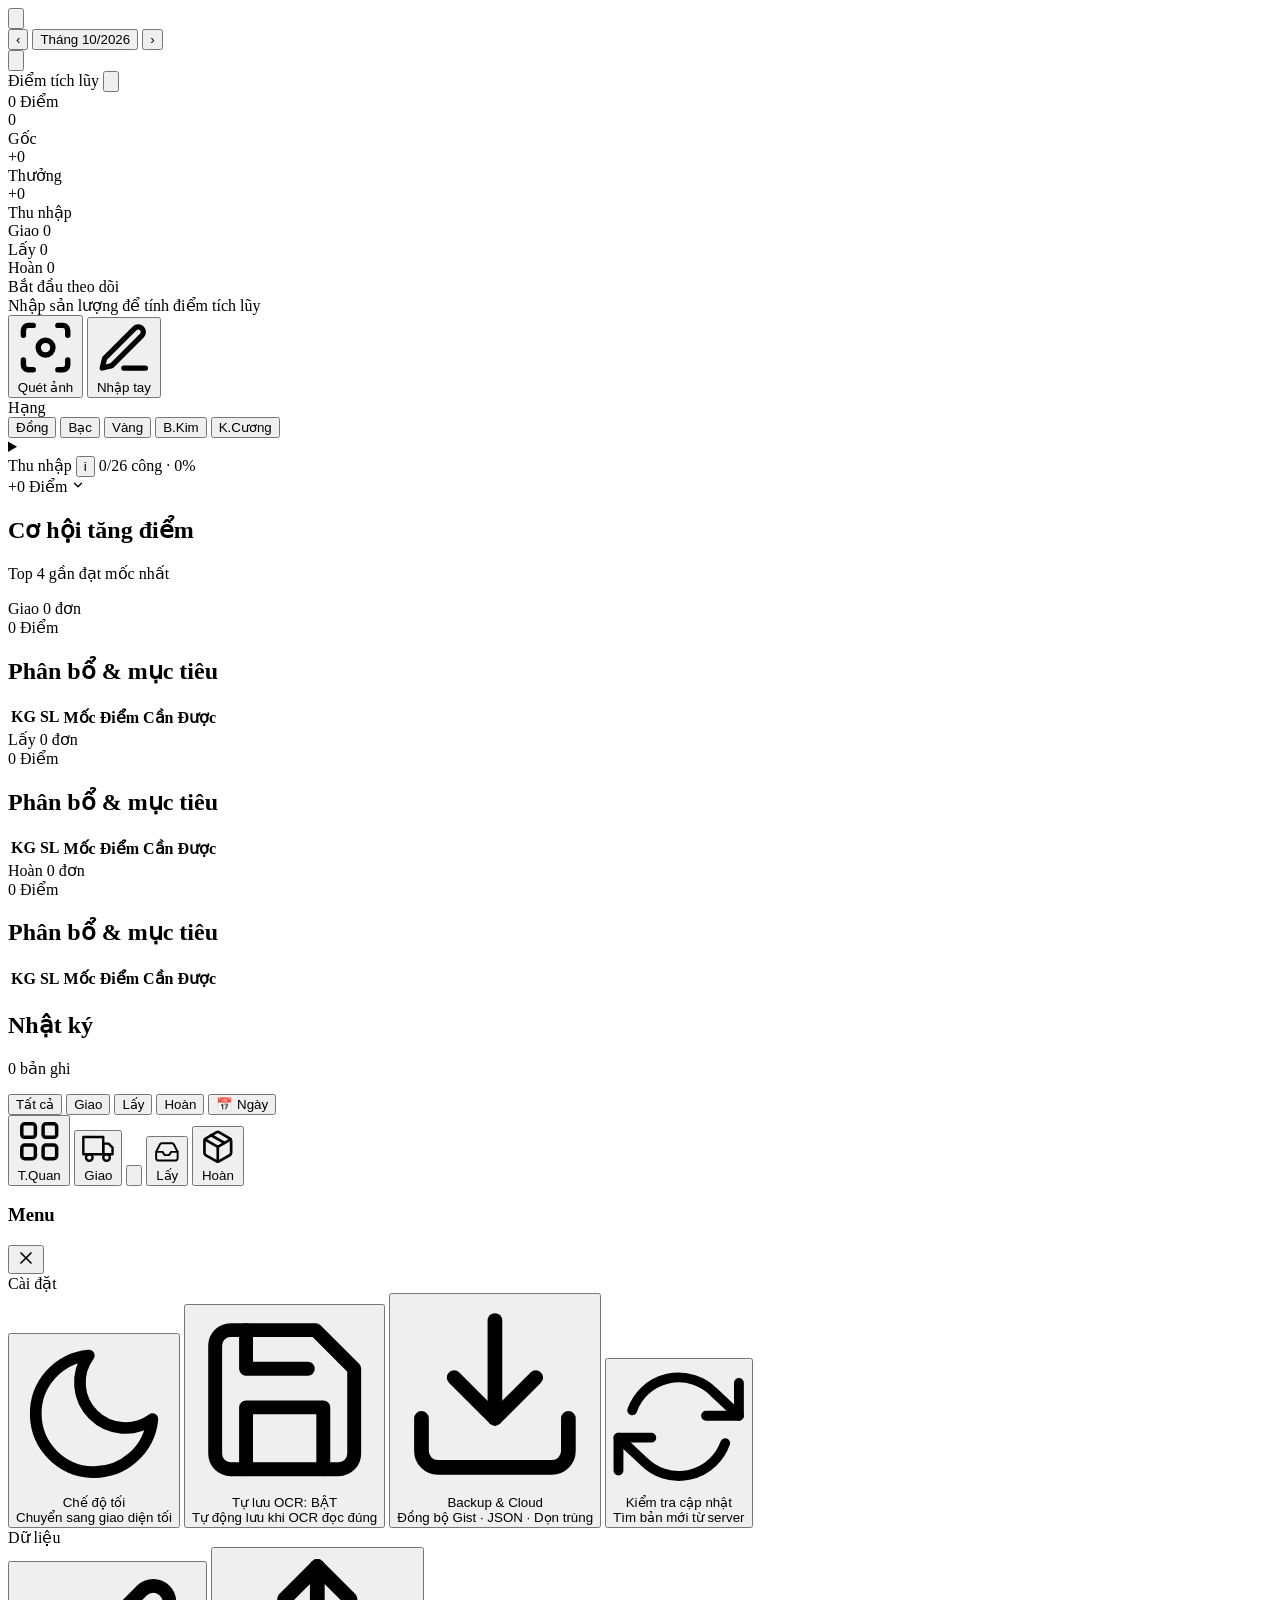
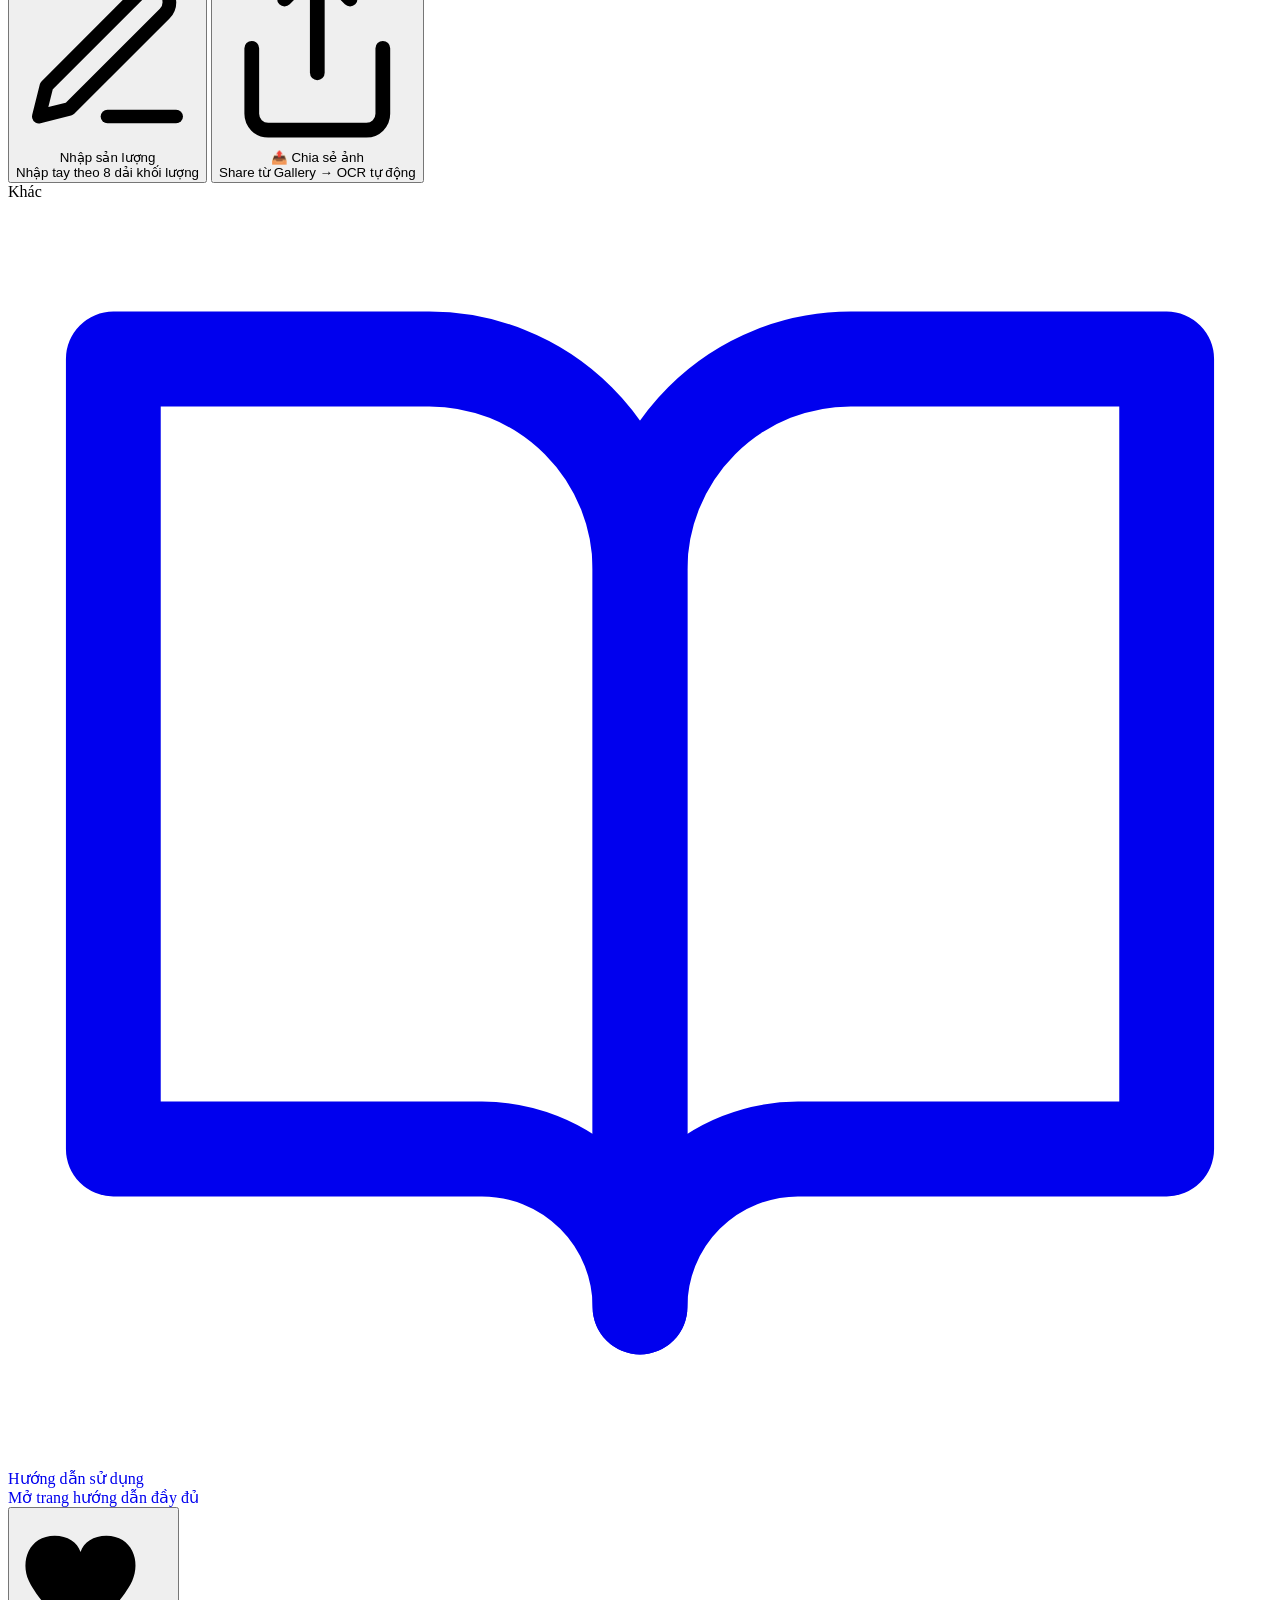
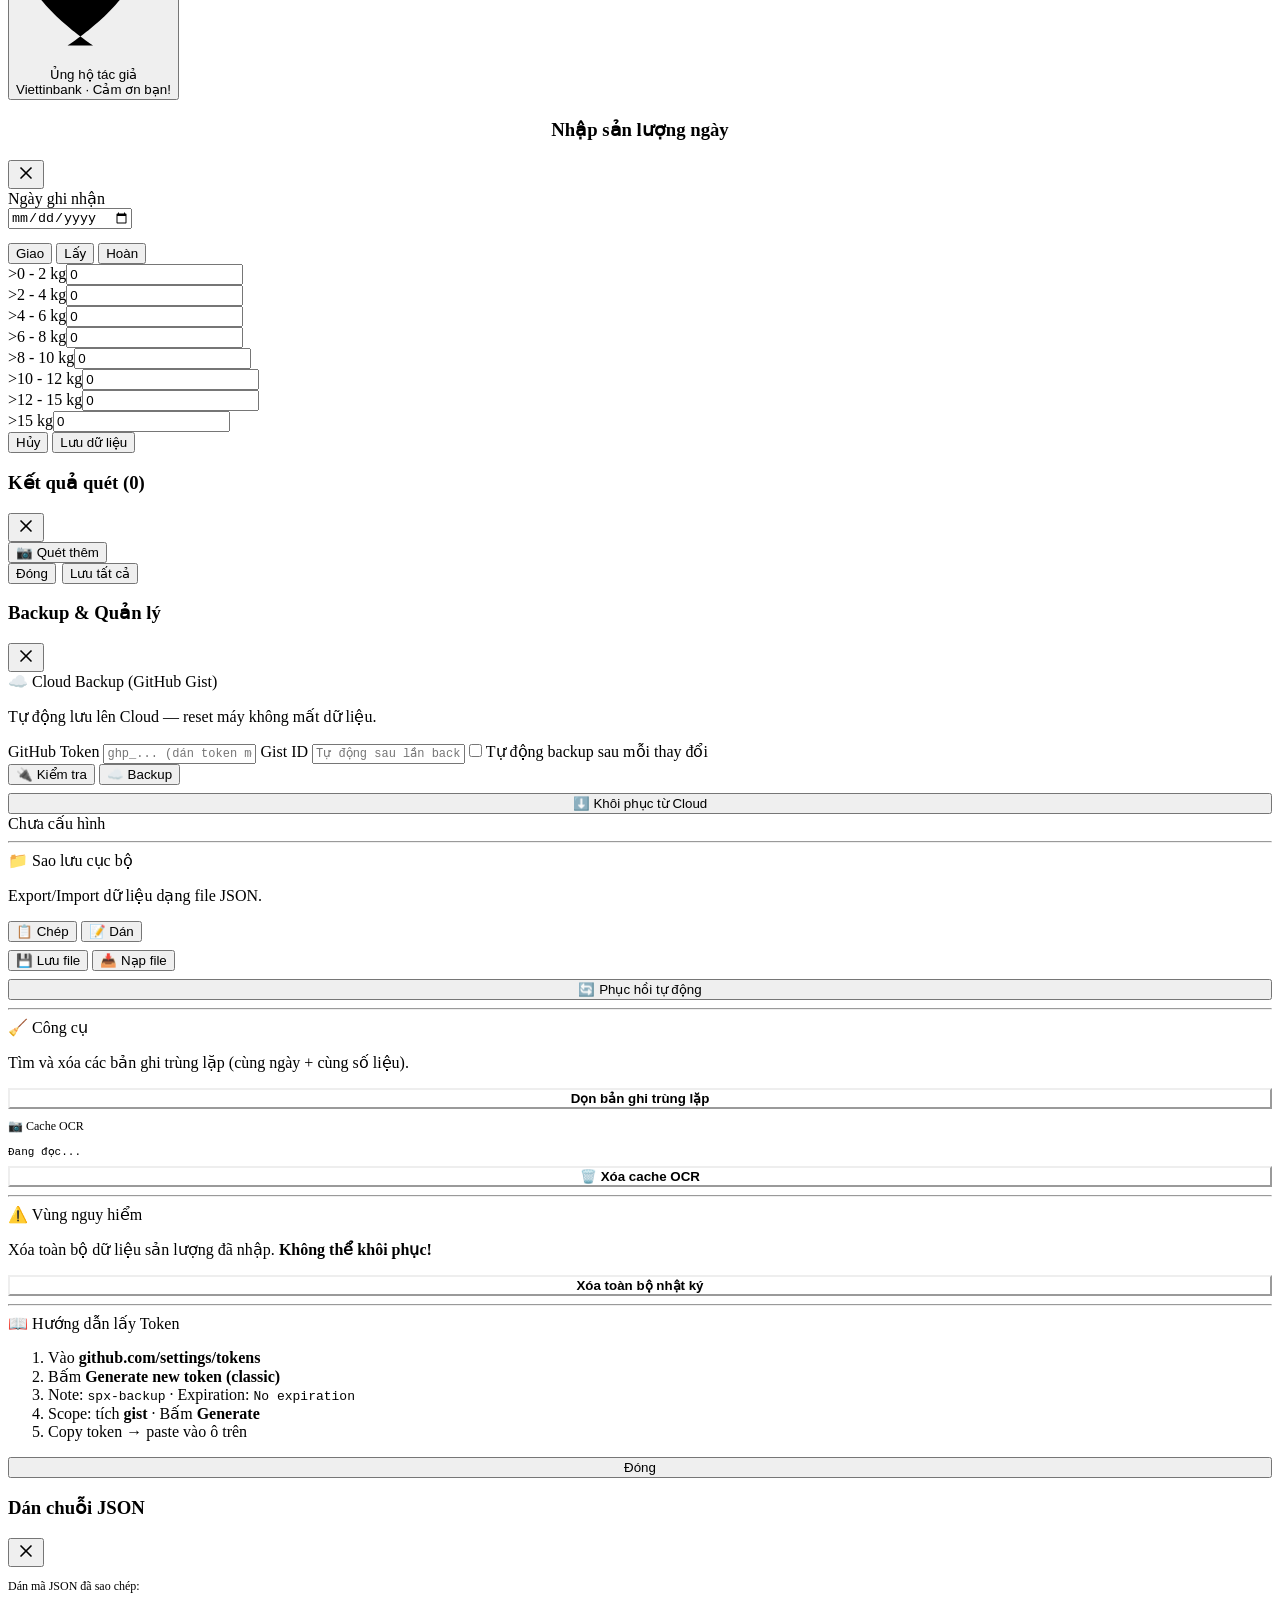
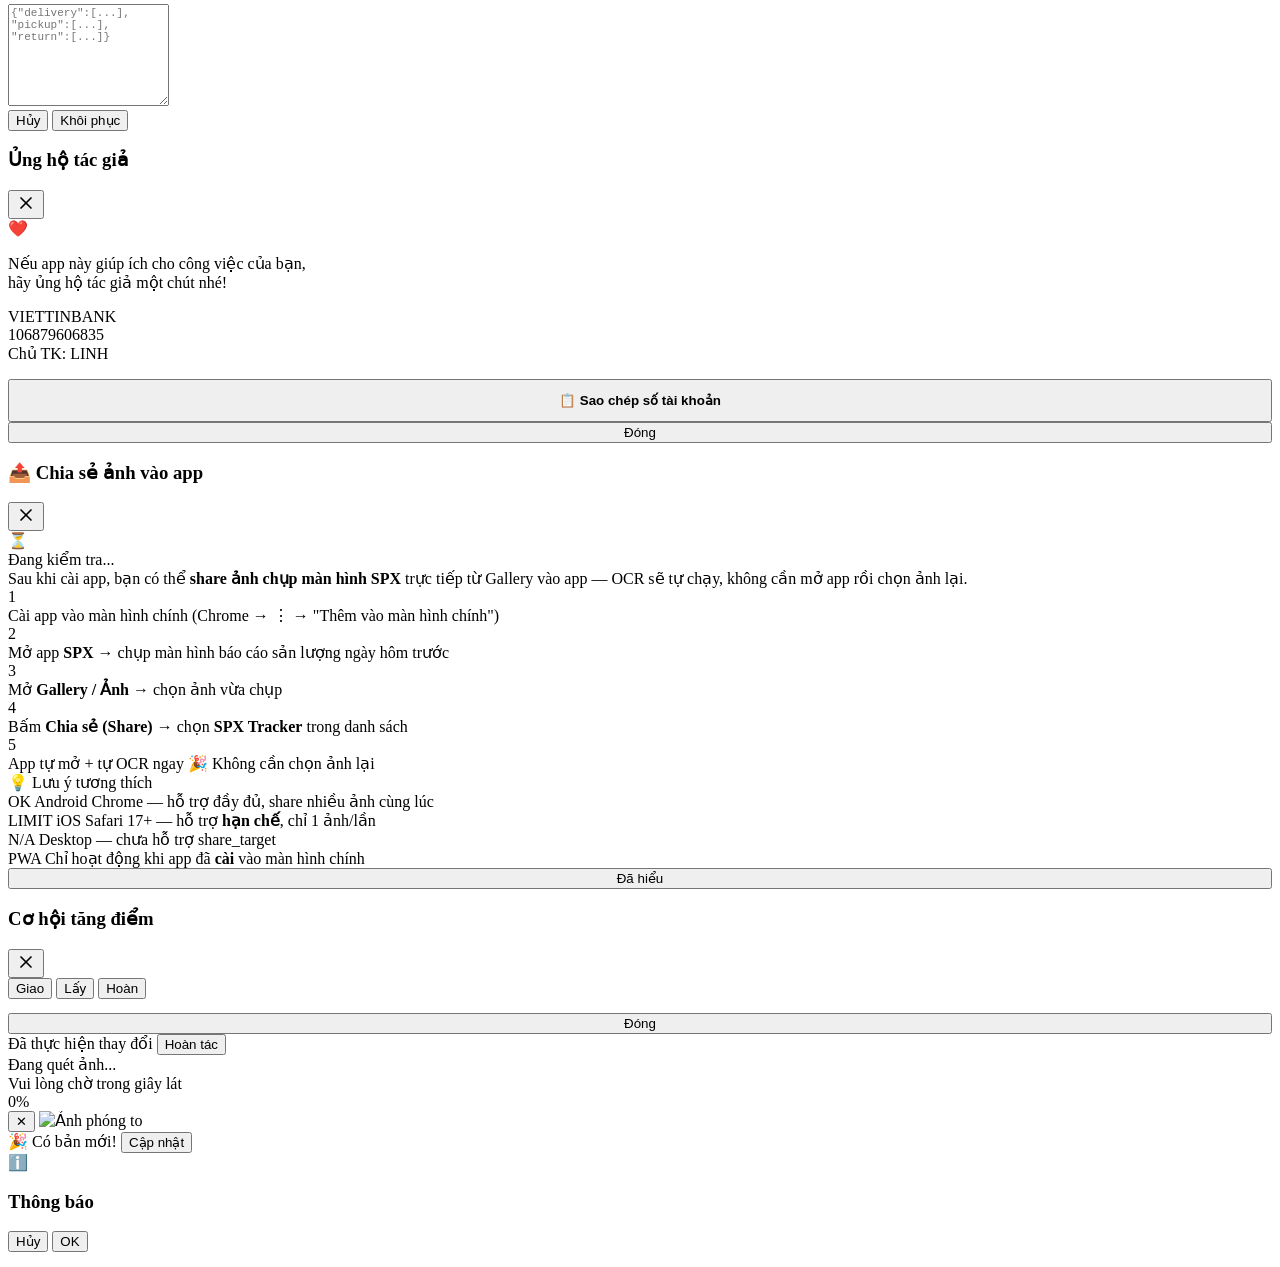
==== index.html @ ac8e7235 "Add files via upload" ====
<!DOCTYPE html>
<html lang="vi">
<head>
<meta charset="UTF-8">
<meta name="viewport" content="width=device-width, initial-scale=1.0, maximum-scale=5.0, viewport-fit=cover">
<meta name="apple-mobile-web-app-capable" content="yes">
<meta name="apple-mobile-web-app-status-bar-style" content="black-translucent">
<meta name="theme-color" content="#f8fafc">
<meta name="description" content="Theo dõi sản lượng giao/lấy/hoàn và tính điểm SPX">
<title>Theo Dõi Sản Lượng & Điểm SPX</title>
<link rel="manifest" href="./manifest.json">
<link rel="apple-touch-icon" href="[data-uri]">
<meta name="apple-mobile-web-app-title" content="SPX Tracker">
<link rel="stylesheet" href="./css/style.css">
</head>
<body>

<div class="header-wrapper">
  <div class="header-card">
    <div class="header-row">
      <button class="header-icon-btn" onclick="openMenuModal()" aria-label="Menu">
        <svg viewBox="0 0 24 24" fill="none" stroke="currentColor" stroke-width="2.2" stroke-linecap="round">
          <line x1="3" y1="6" x2="21" y2="6"/>
          <line x1="3" y1="12" x2="21" y2="12"/>
          <line x1="3" y1="18" x2="21" y2="18"/>
        </svg>
      </button>

      <div class="period-cluster">
        <button class="period-arrow-btn" id="periodPrev" onclick="periodPrev()" aria-label="Tháng trước">‹</button>
        <button class="period-label" id="periodLabel" onclick="openPeriodPicker()">Tháng 10/2026</button>
        <button class="period-arrow-btn" id="periodNext" onclick="periodNext()" aria-label="Tháng sau">›</button>
      </div>

      <button class="header-icon-btn" onclick="openHistoryTab()" aria-label="Nhật ký">
        <svg viewBox="0 0 24 24" fill="none" stroke="currentColor" stroke-width="2.2" stroke-linecap="round" stroke-linejoin="round">
          <polyline points="1 4 1 10 7 10"/>
          <path d="M3.51 15a9 9 0 1 0 2.13-9.36L1 10"/>
          <polyline points="12 7 12 12 15 15"/>
        </svg>
      </button>
    </div>
  </div>
  <input type="month" id="monthPickerInput" style="display:none" onchange="jumpToMonth(this.value)">
</div>

<div class="layout-shell">
  <div class="content-area">

    <div id="reminderBanner" class="reminder-banner" style="display:none">
      <div class="reminder-banner-head">
        <span class="reminder-banner-icon" id="reminderIcon">⚠️</span>
        <span class="reminder-banner-title" id="reminderTitle">Chưa quét sản lượng</span>
        <button class="reminder-banner-close" onclick="dismissReminderBanner()" aria-label="Đóng">✕</button>
      </div>
      <div class="reminder-banner-sub" id="reminderSub"></div>
      <div class="reminder-banner-actions">
        <button class="reminder-btn-secondary" id="reminderSecondaryBtn" onclick="openHistoryTab()" style="display:none">Xem chi tiết</button>
        <button class="reminder-btn-primary" onclick="openOcrPicker()">📷 Quét ngay</button>
      </div>
    </div>

    <div class="tab-panel active" id="tab-overview">
      <main class="app-container">

        <section class="hero" id="overviewHero">
          <div class="hero-top">
            <span class="hero-eyebrow">
              Điểm tích lũy
              <button type="button" class="hero-info-btn" onclick="toggleHeroMetrics()" aria-label="Chi tiết">
                <svg viewBox="0 0 24 24" fill="none" stroke="currentColor" stroke-width="2" stroke-linecap="round" stroke-linejoin="round">
                  <circle cx="12" cy="12" r="9"/>
                  <line x1="12" y1="8" x2="12" y2="12"/>
                  <line x1="12" y1="16" x2="12.01" y2="16"/>
                </svg>
              </button>
            </span>
            <span class="hero-context" id="heroContext"></span>
          </div>

          <div class="hero-data" id="heroData">
            <div class="hero-row-main">
              <div class="hero-value hero-value-tappable" id="overallTotalPoints" onclick="toggleHeroMetrics()" role="button" tabindex="0" aria-label="Xem chi tiết">
                0 <span class="hero-value-unit">Điểm</span>
              </div>
            </div>

            <div class="hero-metrics-wrap" id="heroMetricsWrap">
              <div class="hero-metrics" id="heroMetrics">
                <div class="hero-metric">
                  <div class="hero-metric-value" id="heroBase">0</div>
                  <div class="hero-metric-label">Gốc</div>
                </div>
                <div class="hero-metric">
                  <div class="hero-metric-value" id="heroBonus">+0</div>
                  <div class="hero-metric-label">Thưởng</div>
                </div>
                <div class="hero-metric">
                  <div class="hero-metric-value" id="heroIncome">+0</div>
                  <div class="hero-metric-label">Thu nhập</div>
                </div>
              </div>
            </div>

            <div class="hero-tiles" id="heroTiles">
              <div class="hero-tile hero-tile-giao">
                <span class="hero-tile-label">Giao</span>
                <span class="hero-tile-value" id="heroTileDel">0</span>
              </div>
              <div class="hero-tile hero-tile-lay">
                <span class="hero-tile-label">Lấy</span>
                <span class="hero-tile-value" id="heroTilePick">0</span>
              </div>
              <div class="hero-tile hero-tile-hoan">
                <span class="hero-tile-label">Hoàn</span>
                <span class="hero-tile-value" id="heroTileRet">0</span>
              </div>
            </div>
          </div>

          <div class="hero-empty" id="heroEmpty">
            <div class="hero-empty-title">Bắt đầu theo dõi</div>
            <div class="hero-empty-sub">Nhập sản lượng để tính điểm tích lũy</div>
            <div class="hero-empty-cta">
              <button type="button" class="btn-cta-ocr" onclick="openOcrPicker()">
                <svg viewBox="0 0 24 24" fill="none" stroke="currentColor" stroke-width="2.2" stroke-linecap="round" stroke-linejoin="round">
                  <path d="M3 7V5a2 2 0 0 1 2-2h2"/>
                  <path d="M17 3h2a2 2 0 0 1 2 2v2"/>
                  <path d="M21 17v2a2 2 0 0 1-2 2h-2"/>
                  <path d="M7 21H5a2 2 0 0 1-2-2v-2"/>
                  <circle cx="12" cy="12" r="3"/>
                </svg>
                <span>Quét ảnh</span>
              </button>
              <button type="button" class="btn-cta-manual" onclick="openAddModal()">
                <svg viewBox="0 0 24 24" fill="none" stroke="currentColor" stroke-width="2.2" stroke-linecap="round" stroke-linejoin="round">
                  <path d="M12 20h9"/>
                  <path d="M16.5 3.5a2.121 2.121 0 0 1 3 3L7 19l-4 1 1-4L16.5 3.5z"/>
                </svg>
                <span>Nhập tay</span>
              </button>
            </div>
          </div>
        </section>

        <section class="card card-rank">
          <div class="rank-inline-row">
            <span class="rank-inline-label">Hạng</span>
            <div class="rank-pill-group rank-pill-group-inline">
              <button class="rank-pill" data-rank="dong"      onclick="setRankTier('dong', 0.10, this)">Đồng</button>
              <button class="rank-pill" data-rank="bac"       onclick="setRankTier('bac', 0.15, this)">Bạc</button>
              <button class="rank-pill" data-rank="vang"      onclick="setRankTier('vang', 0.20, this)">Vàng</button>
              <button class="rank-pill" data-rank="bach_kim"  onclick="setRankTier('bach_kim', 0.22, this)">B.Kim</button>
              <button class="rank-pill" data-rank="kim_cuong" onclick="setRankTier('kim_cuong', 0.26, this)">K.Cương</button>
            </div>
          </div>
        </section>

        <details class="card income-section" id="incomeDetails">
          <summary class="income-summary">
            <div class="income-summary-row">
              <div class="income-summary-left">
                <span class="income-summary-title">
                  Thu nhập
                  <button class="info-icon" type="button"
                          onclick="event.preventDefault(); event.stopPropagation(); showIncomeInfo()"
                          aria-label="Trợ giúp">i</button>
                </span>
                <span class="income-summary-days" id="incomeDayCount">0/26 công · 0%</span>
              </div>
              <div class="income-summary-right">
                <span class="income-summary-value" id="incomeTotalDisplay">+0 Điểm</span>
                <span class="income-chevron">
                  <svg width="14" height="14" viewBox="0 0 24 24" fill="none" stroke="currentColor" stroke-width="2.4" stroke-linecap="round" stroke-linejoin="round">
                    <polyline points="6 9 12 15 18 9"/>
                  </svg>
                </span>
              </div>
            </div>
            <div class="income-progress">
              <div class="income-progress-fill" id="incomeProgressFill"></div>
            </div>
          </summary>

          <div class="income-content">
            <div class="salary-month-hint" id="salaryMonthHint">📅 Áp dụng cho: Tháng 10/2026</div>

            <div class="income-row income-row-region">
              <span class="income-row-label">Khu vực tính công</span>
              <div class="region-pill-group">
                <button type="button" class="region-pill" data-region="mien" onclick="changeRegion('mien', this)">
                  <span>MIỀN TRUNG</span>
                </button>
                <button type="button" class="region-pill" data-region="hcm_hn" onclick="changeRegion('hcm_hn', this)">
                  <span>TP.HCM · HN</span>
                </button>
              </div>
            </div>
            <div class="income-row">
              <span class="income-row-label">LCB</span>
              <div class="income-row-input">
                <input type="number" inputmode="decimal" step="0.1" id="salaryBaseInput" value="0" min="0" oninput="saveSalaryConfig()" onchange="saveSalaryConfig()">
                <span class="income-unit">Điểm</span>
              </div>
            </div>
            <div class="income-row">
              <span class="income-row-label">KC Bưu cục</span>
              <div class="income-row-input">
                <input type="number" inputmode="decimal" step="0.1" id="manualBuuCucInput" value="0" min="0" oninput="saveManualPoints()" onchange="saveManualPoints()">
                <span class="income-unit">Điểm</span>
              </div>
            </div>
            <div class="income-row">
              <span class="income-row-label">KC Tài xế</span>
              <div class="income-row-input">
                <input type="number" inputmode="decimal" step="0.1" id="manualTaiXeInput" value="0" min="0" oninput="saveManualPoints()" onchange="saveManualPoints()">
                <span class="income-unit">Điểm</span>
              </div>
            </div>

            <div class="taixe-condition-banner" id="taixeConditionBanner" style="display:none">
              <div class="taixe-banner-head">
                <span class="taixe-banner-icon" id="taixeBannerIcon">⚠️</span>
                <span class="taixe-banner-title" id="taixeBannerTitle">Chưa đủ điều kiện cộng Tài xế</span>
              </div>
              <div class="taixe-banner-progress-text" id="taixeProgressText">
                Đơn Giao: 388/1,500
              </div>
              <div class="taixe-banner-progress-bar">
                <div class="taixe-banner-progress-fill" id="taixeProgressFill"></div>
              </div>
              <div class="taixe-banner-sub" id="taixeBannerSub">Còn thiếu 1,112 đơn</div>
            </div>

            <div class="income-summary-box">
              <div class="income-summary-line">
                <span>Lương 1 công</span>
                <span id="incomePerDayText">0 Điểm/công</span>
              </div>
              <div class="income-summary-line total">
                <span>Đã tích lũy</span>
                <b id="incomeTotalDisplayInner">+0 Điểm</b>
              </div>
            </div>
            <button class="btn btn-primary income-save-btn" onclick="forceSaveConfig()">Lưu cấu hình tháng này</button>
          </div>
        </details>

        <section class="card" id="opportunityCard">
          <div class="card-head">
            <div>
              <h2 class="card-title">Cơ hội tăng điểm</h2>
              <p class="card-sub">Top 4 gần đạt mốc nhất</p>
            </div>
          </div>
          <div id="overviewMilestoneList"></div>
          <button type="button" class="view-all-opp-btn" id="viewAllOpportunitiesBtn" onclick="openAllOpportunitiesModal()" style="display:none">
            <span>Xem tất cả</span>
            <svg viewBox="0 0 24 24" fill="none" stroke="currentColor" stroke-width="2.2" stroke-linecap="round" stroke-linejoin="round">
              <polyline points="9 18 15 12 9 6"/>
            </svg>
          </button>
        </section>

      </main>
    </div>
    
    <div class="tab-panel" id="tab-delivery">
      <main class="app-container">
        <section class="hero hero-sm hero-giao">
          <div class="hero-top">
            <span class="hero-eyebrow">Giao</span>
            <span class="hero-pill" id="delTotalOrders">0 đơn</span>
          </div>
          <div class="hero-value" id="delTotalPoints">0 <span class="hero-value-unit">Điểm</span></div>
        </section>

        <section class="tab-empty-state" id="delEmptyState" style="display:none">
          <div class="tab-empty-icon">📦</div>
          <div class="tab-empty-title">Chưa có dữ liệu Giao</div>
          <div class="tab-empty-sub">Quét ảnh hoặc nhập tay để bắt đầu theo dõi</div>
          <div class="tab-empty-cta">
            <button type="button" class="btn-cta-ocr" onclick="openOcrPicker()">
              <svg viewBox="0 0 24 24" fill="none" stroke="currentColor" stroke-width="2.2" stroke-linecap="round" stroke-linejoin="round">
                <path d="M3 7V5a2 2 0 0 1 2-2h2"/>
                <path d="M17 3h2a2 2 0 0 1 2 2v2"/>
                <path d="M21 17v2a2 2 0 0 1-2 2h-2"/>
                <path d="M7 21H5a2 2 0 0 1-2-2v-2"/>
                <circle cx="12" cy="12" r="3"/>
              </svg>
              <span>Quét ảnh</span>
            </button>
            <button type="button" class="btn-cta-manual" onclick="openAddModal()">
              <svg viewBox="0 0 24 24" fill="none" stroke="currentColor" stroke-width="2.2" stroke-linecap="round" stroke-linejoin="round">
                <path d="M12 20h9"/>
                <path d="M16.5 3.5a2.121 2.121 0 0 1 3 3L7 19l-4 1 1-4L16.5 3.5z"/>
              </svg>
              <span>Nhập tay</span>
            </button>
          </div>
        </section>

        <section class="card card-flush" id="delTableCard">
          <div class="card-head-pad">
            <h2 class="card-title">Phân bổ & mục tiêu</h2>
          </div>
          <div class="table-scroll table-clean">
            <table>
              <thead>
                <tr>
                  <th>KG</th>
                  <th>SL</th>
                  <th>Mốc</th>
                  <th>Điểm</th>
                  <th class="th-right">Cần</th>
                  <th class="th-right">Được</th>
                </tr>
              </thead>
              <tbody id="delTableBody"></tbody>
            </table>
          </div>
        </section>
      </main>
    </div>

    <div class="tab-panel" id="tab-pickup">
      <main class="app-container">
        <section class="hero hero-sm hero-lay">
          <div class="hero-top">
            <span class="hero-eyebrow">Lấy</span>
            <span class="hero-pill" id="pickTotalOrders">0 đơn</span>
          </div>
          <div class="hero-value" id="pickTotalPoints">0 <span class="hero-value-unit">Điểm</span></div>
        </section>

        <section class="tab-empty-state" id="pickEmptyState" style="display:none">
          <div class="tab-empty-icon">📥</div>
          <div class="tab-empty-title">Chưa có dữ liệu Lấy</div>
          <div class="tab-empty-sub">Quét ảnh hoặc nhập tay để bắt đầu theo dõi</div>
          <div class="tab-empty-cta">
            <button type="button" class="btn-cta-ocr" onclick="openOcrPicker()">
              <svg viewBox="0 0 24 24" fill="none" stroke="currentColor" stroke-width="2.2" stroke-linecap="round" stroke-linejoin="round">
                <path d="M3 7V5a2 2 0 0 1 2-2h2"/>
                <path d="M17 3h2a2 2 0 0 1 2 2v2"/>
                <path d="M21 17v2a2 2 0 0 1-2 2h-2"/>
                <path d="M7 21H5a2 2 0 0 1-2-2v-2"/>
                <circle cx="12" cy="12" r="3"/>
              </svg>
              <span>Quét ảnh</span>
            </button>
            <button type="button" class="btn-cta-manual" onclick="openAddModal()">
              <svg viewBox="0 0 24 24" fill="none" stroke="currentColor" stroke-width="2.2" stroke-linecap="round" stroke-linejoin="round">
                <path d="M12 20h9"/>
                <path d="M16.5 3.5a2.121 2.121 0 0 1 3 3L7 19l-4 1 1-4L16.5 3.5z"/>
              </svg>
              <span>Nhập tay</span>
            </button>
          </div>
        </section>

        <section class="card card-flush" id="pickTableCard">
          <div class="card-head-pad">
            <h2 class="card-title">Phân bổ & mục tiêu</h2>
          </div>
          <div class="table-scroll table-clean">
            <table>
              <thead>
                <tr>
                  <th>KG</th>
                  <th>SL</th>
                  <th>Mốc</th>
                  <th>Điểm</th>
                  <th class="th-right">Cần</th>
                  <th class="th-right">Được</th>
                </tr>
              </thead>
              <tbody id="pickTableBody"></tbody>
            </table>
          </div>
        </section>
      </main>
    </div>

    <div class="tab-panel" id="tab-return">
      <main class="app-container">
        <section class="hero hero-sm hero-hoan">
          <div class="hero-top">
            <span class="hero-eyebrow">Hoàn</span>
            <span class="hero-pill" id="retTotalOrders">0 đơn</span>
          </div>
          <div class="hero-value" id="retTotalPoints">0 <span class="hero-value-unit">Điểm</span></div>
        </section>

        <section class="tab-empty-state" id="retEmptyState" style="display:none">
          <div class="tab-empty-icon">↩️</div>
          <div class="tab-empty-title">Chưa có dữ liệu Hoàn</div>
          <div class="tab-empty-sub">Quét ảnh hoặc nhập tay để bắt đầu theo dõi</div>
          <div class="tab-empty-cta">
            <button type="button" class="btn-cta-ocr" onclick="openOcrPicker()">
              <svg viewBox="0 0 24 24" fill="none" stroke="currentColor" stroke-width="2.2" stroke-linecap="round" stroke-linejoin="round">
                <path d="M3 7V5a2 2 0 0 1 2-2h2"/>
                <path d="M17 3h2a2 2 0 0 1 2 2v2"/>
                <path d="M21 17v2a2 2 0 0 1-2 2h-2"/>
                <path d="M7 21H5a2 2 0 0 1-2-2v-2"/>
                <circle cx="12" cy="12" r="3"/>
              </svg>
              <span>Quét ảnh</span>
            </button>
            <button type="button" class="btn-cta-manual" onclick="openAddModal()">
              <svg viewBox="0 0 24 24" fill="none" stroke="currentColor" stroke-width="2.2" stroke-linecap="round" stroke-linejoin="round">
                <path d="M12 20h9"/>
                <path d="M16.5 3.5a2.121 2.121 0 0 1 3 3L7 19l-4 1 1-4L16.5 3.5z"/>
              </svg>
              <span>Nhập tay</span>
            </button>
          </div>
        </section>

        <section class="card card-flush" id="retTableCard">
          <div class="card-head-pad">
            <h2 class="card-title">Phân bổ & mục tiêu</h2>
          </div>
          <div class="table-scroll table-clean">
            <table>
              <thead>
                <tr>
                  <th>KG</th>
                  <th>SL</th>
                  <th>Mốc</th>
                  <th>Điểm</th>
                  <th class="th-right">Cần</th>
                  <th class="th-right">Được</th>
                </tr>
              </thead>
              <tbody id="retTableBody"></tbody>
            </table>
          </div>
        </section>
      </main>
    </div>

    <div class="tab-panel" id="tab-history">
      <main class="app-container">
        <section class="card">
          <div class="card-head">
            <div>
              <h2 class="card-title">Nhật ký</h2>
              <p class="card-sub" id="histCountNote">0 bản ghi</p>
            </div>
          </div>
          <div class="filter-bar">
            <button class="filter-btn active" onclick="setHistFilter('all', this)">Tất cả</button>
            <button class="filter-btn" onclick="setHistFilter('delivery', this)">Giao</button>
            <button class="filter-btn" onclick="setHistFilter('pickup', this)">Lấy</button>
            <button class="filter-btn" onclick="setHistFilter('return', this)">Hoàn</button>
            <button class="filter-btn filter-btn-date" id="histFilterDateBtn" onclick="openHistoryDatePicker()">📅 Ngày</button>
          </div>

          <div id="historyEntries"></div>
        </section>
      </main>
    </div>

  </div>
</div>

<aside class="bottom-nav">
  <button class="nav-btn active" data-tab="overview" onclick="switchMainTab('overview', this)" aria-label="Tổng quan">
    <svg class="nav-icon" viewBox="0 0 24 24" fill="none" stroke="currentColor" stroke-width="1.8" stroke-linecap="round" stroke-linejoin="round">
      <rect x="3" y="3" width="7" height="7" rx="1.5"/>
      <rect x="14" y="3" width="7" height="7" rx="1.5"/>
      <rect x="3" y="14" width="7" height="7" rx="1.5"/>
      <rect x="14" y="14" width="7" height="7" rx="1.5"/>
    </svg>
    <span class="nav-label">T.Quan</span>
  </button>

  <button class="nav-btn" data-tab="delivery" onclick="switchMainTab('delivery', this)" aria-label="Giao">
    <svg class="nav-icon" viewBox="0 0 24 24" fill="none" stroke="currentColor" stroke-width="1.8" stroke-linecap="round" stroke-linejoin="round">
      <path d="M1 3h15v13H1z"/>
      <path d="M16 8h4l3 3v5h-7V8z"/>
      <circle cx="5.5" cy="18.5" r="2.5"/>
      <circle cx="18.5" cy="18.5" r="2.5"/>
    </svg>
    <span class="nav-label">Giao</span>
  </button>

  <button class="nav-btn-fab" onclick="openOcrPicker()" aria-label="Quét ảnh">
    <span class="fab-icon">
      <svg viewBox="0 0 24 24" fill="none" stroke="currentColor" stroke-width="2" stroke-linecap="round" stroke-linejoin="round">
        <path d="M3 7V5a2 2 0 0 1 2-2h2"/>
        <path d="M17 3h2a2 2 0 0 1 2 2v2"/>
        <path d="M21 17v2a2 2 0 0 1-2 2h-2"/>
        <path d="M7 21H5a2 2 0 0 1-2-2v-2"/>
        <circle cx="12" cy="12" r="3"/>
      </svg>
    </span>
  </button>

  <button class="nav-btn" data-tab="pickup" onclick="switchMainTab('pickup', this)" aria-label="Lấy">
    <svg class="nav-icon" viewBox="0 0 24 24" fill="none" stroke="currentColor" stroke-width="1.8" stroke-linecap="round" stroke-linejoin="round">
      <path d="M22 12h-6l-2 3h-4l-2-3H2"/>
      <path d="M5.45 5.11 2 12v6a2 2 0 0 0 2 2h16a2 2 0 0 0 2-2v-6l-3.45-6.89A2 2 0 0 0 16.76 4H7.24a2 2 0 0 0-1.79 1.11z"/>
    </svg>
    <span class="nav-label">Lấy</span>
  </button>

  <button class="nav-btn" data-tab="return" onclick="switchMainTab('return', this)" aria-label="Hoàn">
    <svg class="nav-icon" viewBox="0 0 24 24" fill="none" stroke="currentColor" stroke-width="1.8" stroke-linecap="round" stroke-linejoin="round">
      <path d="M16.5 9.4 7.5 4.21"/>
      <path d="M21 16V8a2 2 0 0 0-1-1.73l-7-4a2 2 0 0 0-2 0l-7 4A2 2 0 0 0 3 8v8a2 2 0 0 0 1 1.73l7 4a2 2 0 0 0 2 0l7-4A2 2 0 0 0 21 16z"/>
      <polyline points="3.27 6.96 12 12.01 20.73 6.96"/>
      <line x1="12" y1="22.08" x2="12" y2="12"/>
    </svg>
    <span class="nav-label">Hoàn</span>
  </button>
</aside>

<input type="file" id="ocrFileInput" accept="image/*" multiple style="display:none;" onchange="handleOcrImage(event)">
<input type="date" id="historyDatePickerInput" style="display:none" onchange="applyHistoryDateFilter(this.value)">

<div class="modal-shade" id="menuModal" onclick="if(event.target===this)closeMenuModal()">
  <div class="modal-box menu-modal-box">
    <div class="modal-box-head">
      <h3>Menu</h3>
      <button class="modal-close-btn" onclick="closeMenuModal()" aria-label="Đóng">
        <svg width="20" height="20" viewBox="0 0 24 24" fill="none" stroke="currentColor" stroke-width="2" stroke-linecap="round">
          <line x1="18" y1="6" x2="6" y2="18"/>
          <line x1="6" y1="6" x2="18" y2="18"/>
        </svg>
      </button>
    </div>
    <div class="modal-body menu-body">

      <div class="menu-section-label">Cài đặt</div>
      <button class="menu-item" onclick="toggleThemeFromMenu()">
        <span class="menu-icon">
          <svg viewBox="0 0 24 24" fill="none" stroke="currentColor" stroke-width="1.8" stroke-linecap="round" stroke-linejoin="round">
            <path d="M21 12.79A9 9 0 1 1 11.21 3 7 7 0 0 0 21 12.79z"/>
          </svg>
        </span>
        <div class="menu-text">
          <div class="menu-title" id="menuThemeTitle">Chế độ tối</div>
          <div class="menu-sub" id="menuThemeSub">Chuyển sang giao diện tối</div>
        </div>
      </button>

      <button class="menu-item" onclick="toggleAutoSaveOCRFromMenu()">
        <span class="menu-icon">
          <svg viewBox="0 0 24 24" fill="none" stroke="currentColor" stroke-width="1.8" stroke-linecap="round" stroke-linejoin="round">
            <path d="M19 21H5a2 2 0 0 1-2-2V5a2 2 0 0 1 2-2h11l5 5v11a2 2 0 0 1-2 2z"/>
            <polyline points="17 21 17 13 7 13 7 21"/>
            <polyline points="7 3 7 8 15 8"/>
          </svg>
        </span>
        <div class="menu-text">
          <div class="menu-title" id="menuAutoSaveTitle">Tự lưu OCR: BẬT</div>
          <div class="menu-sub" id="menuAutoSaveSub">Tự động lưu khi OCR đọc đúng</div>
        </div>
      </button>

      <button class="menu-item" onclick="closeMenuModal();openSettingsModal()">
        <span class="menu-icon">
          <svg viewBox="0 0 24 24" fill="none" stroke="currentColor" stroke-width="1.8" stroke-linecap="round" stroke-linejoin="round">
            <path d="M21 15v4a2 2 0 0 1-2 2H5a2 2 0 0 1-2-2v-4"/>
            <polyline points="7 10 12 15 17 10"/>
            <line x1="12" y1="15" x2="12" y2="3"/>
          </svg>
        </span>
        <div class="menu-text">
          <div class="menu-title">Backup & Cloud</div>
          <div class="menu-sub">Đồng bộ Gist · JSON · Dọn trùng</div>
        </div>
      </button>

      <button class="menu-item" onclick="closeMenuModal();checkVersion()">
        <span class="menu-icon">
          <svg viewBox="0 0 24 24" fill="none" stroke="currentColor" stroke-width="1.8" stroke-linecap="round" stroke-linejoin="round">
            <polyline points="23 4 23 10 17 10"/>
            <polyline points="1 20 1 14 7 14"/>
            <path d="M3.51 9a9 9 0 0 1 14.85-3.36L23 10M1 14l4.64 4.36A9 9 0 0 0 20.49 15"/>
          </svg>
        </span>
        <div class="menu-text">
          <div class="menu-title">Kiểm tra cập nhật</div>
          <div class="menu-sub">Tìm bản mới từ server</div>
        </div>
      </button>

      <div class="menu-section-label">Dữ liệu</div>
      <button class="menu-item" onclick="closeMenuModal();openAddModal()">
        <span class="menu-icon">
          <svg viewBox="0 0 24 24" fill="none" stroke="currentColor" stroke-width="1.8" stroke-linecap="round" stroke-linejoin="round">
            <path d="M12 20h9"/>
            <path d="M16.5 3.5a2.121 2.121 0 0 1 3 3L7 19l-4 1 1-4L16.5 3.5z"/>
          </svg>
        </span>
        <div class="menu-text">
          <div class="menu-title">Nhập sản lượng</div>
          <div class="menu-sub">Nhập tay theo 8 dải khối lượng</div>
        </div>
      </button>

      <button class="menu-item" onclick="closeMenuModal();openShareTargetModal()">
        <span class="menu-icon">
          <svg viewBox="0 0 24 24" fill="none" stroke="currentColor" stroke-width="1.8" stroke-linecap="round" stroke-linejoin="round">
            <path d="M4 12v8a2 2 0 0 0 2 2h12a2 2 0 0 0 2-2v-8"/>
            <polyline points="16 6 12 2 8 6"/>
            <line x1="12" y1="2" x2="12" y2="15"/>
          </svg>
        </span>
        <div class="menu-text">
          <div class="menu-title">📤 Chia sẻ ảnh</div>
          <div class="menu-sub">Share từ Gallery → OCR tự động</div>
        </div>
      </button>

      <div class="menu-section-label">Khác</div>
      <a class="menu-item" href="./guide.html" style="text-decoration:none">
        <span class="menu-icon">
          <svg viewBox="0 0 24 24" fill="none" stroke="currentColor" stroke-width="1.8" stroke-linecap="round" stroke-linejoin="round">
            <path d="M2 3h6a4 4 0 0 1 4 4v14a3 3 0 0 0-3-3H2z"/>
            <path d="M22 3h-6a4 4 0 0 0-4 4v14a3 3 0 0 1 3-3h7z"/>
          </svg>
        </span>
        <div class="menu-text">
          <div class="menu-title">Hướng dẫn sử dụng</div>
          <div class="menu-sub">Mở trang hướng dẫn đầy đủ</div>
        </div>
      </a>

      <button class="menu-item" onclick="closeMenuModal();openCoffeeModal()">
        <span class="menu-icon menu-icon-heart">
          <svg viewBox="0 0 24 24" fill="currentColor">
            <path d="M12 21s-7.5-4.8-10-10c-1.4-3 0-7 4-7 2 0 3.5 1 4 2.5.5-1.5 2-2.5 4-2.5 4 0 5.4 4 4 7-2.5 5.2-10 10-10 10z"/>
          </svg>
        </span>
        <div class="menu-text">
          <div class="menu-title">Ủng hộ tác giả</div>
          <div class="menu-sub">Viettinbank · Cảm ơn bạn!</div>
        </div>
      </button>

    </div>
  </div>
</div>

<div class="modal-shade" id="entryModal">
  <div class="modal-box">
    <div class="modal-box-head">
      <button class="modal-back-btn" id="backToBatchBtn" onclick="backToBatch()" style="display:none">← Quay lại</button>
      <h3 id="modalTitle" style="flex:1;text-align:center;">Nhập sản lượng ngày</h3>
      <button class="modal-close-btn" onclick="closeModal()" aria-label="Đóng">
        <svg width="20" height="20" viewBox="0 0 24 24" fill="none" stroke="currentColor" stroke-width="2" stroke-linecap="round">
          <line x1="18" y1="6" x2="6" y2="18"/>
          <line x1="6" y1="6" x2="18" y2="18"/>
        </svg>
      </button>
    </div>
    <div class="modal-body">
      <input type="hidden" id="editEntryId" value="">
      <input type="hidden" id="editEntryType" value="">
      <div style="margin-bottom:14px;max-width:180px">
        <label class="form-label">Ngày ghi nhận</label>
        <input type="date" id="inputDate" class="input-control">
      </div>
      <div class="modal-tabs" id="modalSubTabGroup">
        <button type="button" class="modal-tab-btn active tab-del" id="subtab-btn-del" onclick="switchModalSubTab('del')">Giao</button>
        <button type="button" class="modal-tab-btn tab-pick" id="subtab-btn-pick" onclick="switchModalSubTab('pick')">Lấy</button>
        <button type="button" class="modal-tab-btn tab-ret" id="subtab-btn-ret" onclick="switchModalSubTab('ret')">Hoàn</button>
      </div>
      <div class="modal-section-card card-del modal-subtab-pane" id="pane-del">
        <div class="weights-horizontal-grid">
          <div class="weight-input-item"><label>&gt;0 - 2 kg</label><input type="number" inputmode="numeric" id="del_inp_0_2" class="input-control auto-clear" value="0" min="0"></div>
          <div class="weight-input-item"><label>&gt;2 - 4 kg</label><input type="number" inputmode="numeric" id="del_inp_2_4" class="input-control auto-clear" value="0" min="0"></div>
          <div class="weight-input-item"><label>&gt;4 - 6 kg</label><input type="number" inputmode="numeric" id="del_inp_4_6" class="input-control auto-clear" value="0" min="0"></div>
          <div class="weight-input-item"><label>&gt;6 - 8 kg</label><input type="number" inputmode="numeric" id="del_inp_6_8" class="input-control auto-clear" value="0" min="0"></div>
          <div class="weight-input-item"><label>&gt;8 - 10 kg</label><input type="number" inputmode="numeric" id="del_inp_8_10" class="input-control auto-clear" value="0" min="0"></div>
          <div class="weight-input-item"><label>&gt;10 - 12 kg</label><input type="number" inputmode="numeric" id="del_inp_10_12" class="input-control auto-clear" value="0" min="0"></div>
          <div class="weight-input-item"><label>&gt;12 - 15 kg</label><input type="number" inputmode="numeric" id="del_inp_12_15" class="input-control auto-clear" value="0" min="0"></div>
          <div class="weight-input-item"><label>&gt;15 kg</label><input type="number" inputmode="numeric" id="del_inp_over_15" class="input-control auto-clear" value="0" min="0"></div>
        </div>
      </div>
      <div class="modal-section-card card-pick modal-subtab-pane" id="pane-pick" style="display:none">
        <div class="weights-horizontal-grid">
          <div class="weight-input-item"><label>&gt;0 - 2 kg</label><input type="number" inputmode="numeric" id="pick_inp_0_2" class="input-control auto-clear" value="0" min="0"></div>
          <div class="weight-input-item"><label>&gt;2 - 4 kg</label><input type="number" inputmode="numeric" id="pick_inp_2_4" class="input-control auto-clear" value="0" min="0"></div>
          <div class="weight-input-item"><label>&gt;4 - 6 kg</label><input type="number" inputmode="numeric" id="pick_inp_4_6" class="input-control auto-clear" value="0" min="0"></div>
          <div class="weight-input-item"><label>&gt;6 - 8 kg</label><input type="number" inputmode="numeric" id="pick_inp_6_8" class="input-control auto-clear" value="0" min="0"></div>
          <div class="weight-input-item"><label>&gt;8 - 10 kg</label><input type="number" inputmode="numeric" id="pick_inp_8_10" class="input-control auto-clear" value="0" min="0"></div>
          <div class="weight-input-item"><label>&gt;10 - 12 kg</label><input type="number" inputmode="numeric" id="pick_inp_10_12" class="input-control auto-clear" value="0" min="0"></div>
          <div class="weight-input-item"><label>&gt;12 - 15 kg</label><input type="number" inputmode="numeric" id="pick_inp_12_15" class="input-control auto-clear" value="0" min="0"></div>
          <div class="weight-input-item"><label>&gt;15 kg</label><input type="number" inputmode="numeric" id="pick_inp_over_15" class="input-control auto-clear" value="0" min="0"></div>
        </div>
      </div>
      <div class="modal-section-card card-ret modal-subtab-pane" id="pane-ret" style="display:none">
        <div class="weights-horizontal-grid">
          <div class="weight-input-item"><label>&gt;0 - 2 kg</label><input type="number" inputmode="numeric" id="ret_inp_0_2" class="input-control auto-clear" value="0" min="0"></div>
          <div class="weight-input-item"><label>&gt;2 - 4 kg</label><input type="number" inputmode="numeric" id="ret_inp_2_4" class="input-control auto-clear" value="0" min="0"></div>
          <div class="weight-input-item"><label>&gt;4 - 6 kg</label><input type="number" inputmode="numeric" id="ret_inp_4_6" class="input-control auto-clear" value="0" min="0"></div>
          <div class="weight-input-item"><label>&gt;6 - 8 kg</label><input type="number" inputmode="numeric" id="ret_inp_6_8" class="input-control auto-clear" value="0" min="0"></div>
          <div class="weight-input-item"><label>&gt;8 - 10 kg</label><input type="number" inputmode="numeric" id="ret_inp_8_10" class="input-control auto-clear" value="0" min="0"></div>
          <div class="weight-input-item"><label>&gt;10 - 12 kg</label><input type="number" inputmode="numeric" id="ret_inp_10_12" class="input-control auto-clear" value="0" min="0"></div>
          <div class="weight-input-item"><label>&gt;12 - 15 kg</label><input type="number" inputmode="numeric" id="ret_inp_12_15" class="input-control auto-clear" value="0" min="0"></div>
          <div class="weight-input-item"><label>&gt;15 kg</label><input type="number" inputmode="numeric" id="ret_inp_over_15" class="input-control auto-clear" value="0" min="0"></div>
        </div>
      </div>
      <div class="ocr-preview-box" id="ocrPreviewBox" style="display:none">
        <div class="ocr-preview-label">
          <span>Ảnh gốc — đối chiếu số</span>
          <span class="ocr-hide-btn" onclick="document.getElementById('ocrPreviewBox').style.display='none'">Ẩn</span>
        </div>
        <img class="ocr-preview-img" id="ocrPreviewImg" alt="Ảnh đã quét" onclick="openOcrLightbox()">
        <div style="text-align:right;margin-top:8px">
          <button type="button" id="ocrDebugToggle" onclick="toggleOcrDebugText()" style="background:transparent;border:1px solid var(--border);color:var(--text-3);font-size:10px;padding:4px 10px;border-radius:6px;cursor:pointer;font-family:inherit;font-weight:600">Xem log</button>
        </div>
        <pre id="ocrDebugText" style="display:none;background:#0d1117;color:#3fb950;font-family:'JetBrains Mono',monospace;font-size:10px;line-height:1.5;padding:10px;margin-top:10px;border-radius:6px;max-height:250px;overflow:auto;white-space:pre-wrap;word-break:break-all;border:1px solid #30363d"></pre>
      </div>
    </div>
    <div class="modal-box-foot">
      <button class="btn" onclick="closeModal()">Hủy</button>
      <button class="btn btn-primary" onclick="saveRecord()">Lưu dữ liệu</button>
    </div>
  </div>
</div>

<div class="modal-shade" id="batchOcrModal">
  <div class="modal-box">
    <div class="modal-box-head">
      <h3>Kết quả quét (<span id="batchCount">0</span>)</h3>
      <button class="modal-close-btn" onclick="closeBatchOcrModal()" aria-label="Đóng">
        <svg width="20" height="20" viewBox="0 0 24 24" fill="none" stroke="currentColor" stroke-width="2" stroke-linecap="round">
          <line x1="18" y1="6" x2="6" y2="18"/>
          <line x1="6" y1="6" x2="18" y2="18"/>
        </svg>
      </button>
    </div>
    <div class="modal-body">

      <div class="batch-summary" id="batchSummary" style="display:none">
        <div class="batch-summary-chip batch-summary-saved" id="batchSummarySaved" style="display:none">
          <span class="batch-summary-icon">✅</span>
          <span class="batch-summary-count" id="batchSummarySavedCount">0</span>
          <span class="batch-summary-label">tự lưu</span>
        </div>
        <div class="batch-summary-chip batch-summary-dup" id="batchSummaryDup" style="display:none">
          <span class="batch-summary-icon">⚠️</span>
          <span class="batch-summary-count" id="batchSummaryDupCount">0</span>
          <span class="batch-summary-label">trùng</span>
        </div>
        <div class="batch-summary-chip batch-summary-need" id="batchSummaryNeed" style="display:none">
          <span class="batch-summary-icon">📝</span>
          <span class="batch-summary-count" id="batchSummaryNeedCount">0</span>
          <span class="batch-summary-label">cần xử lý</span>
        </div>
      </div>

      <div id="batchList"></div>
    </div>
    <div class="modal-box-foot" style="justify-content:space-between;flex-wrap:wrap;gap:6px">
      <button class="btn btn-ocr" onclick="appendBatchFiles()">📷 Quét thêm</button>
      <div style="display:flex;gap:6px;margin-left:auto">
        <button class="btn" onclick="closeBatchOcrModal()">Đóng</button>
        <button class="btn btn-primary" onclick="saveBatchAll()">Lưu tất cả</button>
      </div>
    </div>
  </div>
</div>

<div class="modal-shade" id="settingsModal" onclick="if(event.target===this)closeSettingsModal()">
  <div class="modal-box">
    <div class="modal-box-head">
      <h3>Backup & Quản lý</h3>
      <button class="modal-close-btn" onclick="closeSettingsModal()" aria-label="Đóng">
        <svg width="20" height="20" viewBox="0 0 24 24" fill="none" stroke="currentColor" stroke-width="2" stroke-linecap="round">
          <line x1="18" y1="6" x2="6" y2="18"/>
          <line x1="6" y1="6" x2="18" y2="18"/>
        </svg>
      </button>
    </div>
    <div class="modal-body">

      <div class="settings-section-title">☁️ Cloud Backup (GitHub Gist)</div>
      <p class="settings-hint">Tự động lưu lên Cloud — reset máy không mất dữ liệu.</p>

      <label class="settings-label">GitHub Token</label>
      <input type="password" id="ghTokenInput" class="input-control" placeholder="ghp_... (dán token mới)" style="font-family:'JetBrains Mono',monospace;font-size:12px">

      <div class="token-status-wrap" id="tokenStatusWrap" style="display:none">
        <span class="token-saved-label" id="tokenSavedLabel">✅ Đã lưu token</span>
        <button type="button" class="token-clear-btn" id="clearTokenBtn" onclick="clearCloudToken()">
          🗑️ Xóa token
        </button>
      </div>

      <label class="settings-label" style="margin-top:12px">Gist ID</label>
      <input type="text" id="gistIdInput" class="input-control" placeholder="Tự động sau lần backup đầu" style="font-family:'JetBrains Mono',monospace;font-size:12px">

      <label class="settings-checkbox">
        <input type="checkbox" id="autoBackupToggle" style="width:auto;margin:0">
        <span>Tự động backup sau mỗi thay đổi</span>
      </label>

      <div class="settings-row">
        <button class="btn" onclick="testCloudConnection()" style="flex:1">🔌 Kiểm tra</button>
        <button class="btn btn-primary" onclick="pushToCloud()" style="flex:1">☁️ Backup</button>
      </div>
      <div style="margin-top:8px">
        <button class="btn" onclick="pullFromCloud()" style="width:100%">⬇️ Khôi phục từ Cloud</button>
      </div>

      <div class="cloud-status idle" id="cloudStatus">Chưa cấu hình</div>

      <hr class="settings-hr">

      <div class="settings-section-title">📁 Sao lưu cục bộ</div>
      <p class="settings-hint">Export/Import dữ liệu dạng file JSON.</p>

      <div class="settings-row">
        <button class="btn" id="copyJsonBtn" onclick="copyDataJson()" style="flex:1">📋 Chép</button>
        <button class="btn" onclick="openPasteJsonModal()" style="flex:1">📝 Dán</button>
      </div>
      <div class="settings-row" style="margin-top:8px">
        <button class="btn" onclick="exportData()" style="flex:1">💾 Lưu file</button>
        <button class="btn" onclick="document.getElementById('importFileInput').click()" style="flex:1">📥 Nạp file</button>
        <input type="file" id="importFileInput" accept=".json" style="display:none;" onchange="importData(event)">
      </div>
      <div style="margin-top:8px">
        <button class="btn" onclick="restoreFromVault()" style="width:100%">🔄 Phục hồi tự động</button>
      </div>

      <hr class="settings-hr">

      <div class="settings-section-title">🧹 Công cụ</div>
      <p class="settings-hint">Tìm và xóa các bản ghi trùng lặp (cùng ngày + cùng số liệu).</p>
      <button class="btn" onclick="cleanupDuplicates()" style="width:100%;background:var(--warning-bg);border-color:var(--warning-bd);color:var(--warning);font-weight:600">
        Dọn bản ghi trùng lặp
      </button>

      <div style="margin-top:10px">
        <div class="settings-section-title" style="font-size:12px;margin-bottom:4px">📷 Cache OCR</div>
        <p class="settings-hint" id="ocrCacheStats" style="margin-bottom:8px;font-family:'JetBrains Mono',monospace;font-size:11px">Đang đọc...</p>
        <button class="btn" onclick="clearOcrCacheFromSettings()" style="width:100%;background:var(--warning-bg);border-color:var(--warning-bd);color:var(--warning);font-weight:600">
          🗑️ Xóa cache OCR
        </button>
      </div>

      <hr class="settings-hr">

      <div class="settings-section-title" style="color:var(--danger)">⚠️ Vùng nguy hiểm</div>
      <p class="settings-hint">Xóa toàn bộ dữ liệu sản lượng đã nhập. <b style="color:var(--danger)">Không thể khôi phục!</b></p>
      <button class="btn" onclick="clearAllHistory()" style="width:100%;background:var(--danger-bg);border-color:var(--danger-bd);color:var(--danger);font-weight:600">
        Xóa toàn bộ nhật ký
      </button>

      <hr class="settings-hr">

      <div class="settings-section-title">📖 Hướng dẫn lấy Token</div>
      <ol class="settings-guide">
        <li>Vào <b>github.com/settings/tokens</b></li>
        <li>Bấm <b>Generate new token (classic)</b></li>
        <li>Note: <code>spx-backup</code> · Expiration: <code>No expiration</code></li>
        <li>Scope: tích <b>gist</b> · Bấm <b>Generate</b></li>
        <li>Copy token → paste vào ô trên</li>
      </ol>
    </div>
    <div class="modal-box-foot">
      <button class="btn btn-primary" onclick="closeSettingsModal()" style="width:100%">Đóng</button>
    </div>
  </div>
</div>

<div class="modal-shade" id="pasteJsonModal" onclick="if(event.target===this)closePasteJsonModal()">
  <div class="modal-box coffee-modal-box">
    <div class="modal-box-head">
      <h3>Dán chuỗi JSON</h3>
      <button class="modal-close-btn" onclick="closePasteJsonModal()" aria-label="Đóng">
        <svg width="20" height="20" viewBox="0 0 24 24" fill="none" stroke="currentColor" stroke-width="2" stroke-linecap="round">
          <line x1="18" y1="6" x2="6" y2="18"/>
          <line x1="6" y1="6" x2="18" y2="18"/>
        </svg>
      </button>
    </div>
    <div class="modal-body">
      <p style="font-size:12px;color:var(--text-2);margin-bottom:10px">Dán mã JSON đã sao chép:</p>
      <textarea id="jsonPasteInput" rows="8" class="input-control" style="font-family:'JetBrains Mono',monospace;font-size:11px;resize:vertical" placeholder='{"delivery":[...], "pickup":[...], "return":[...]}'></textarea>
    </div>
    <div class="modal-box-foot">
      <button class="btn" onclick="closePasteJsonModal()">Hủy</button>
      <button class="btn btn-primary" onclick="confirmImportJsonString()">Khôi phục</button>
    </div>
  </div>
</div>

<div class="modal-shade" id="coffeeModal" onclick="if(event.target===this)closeCoffeeModal()">
  <div class="modal-box coffee-modal-box">
    <div class="modal-box-head">
      <h3>Ủng hộ tác giả</h3>
      <button class="modal-close-btn" onclick="closeCoffeeModal()" aria-label="Đóng">
        <svg width="20" height="20" viewBox="0 0 24 24" fill="none" stroke="currentColor" stroke-width="2" stroke-linecap="round">
          <line x1="18" y1="6" x2="6" y2="18"/>
          <line x1="6" y1="6" x2="18" y2="18"/>
        </svg>
      </button>
    </div>
    <div class="modal-body">
      <div class="donate-heart">❤️</div>
      <p class="donate-text">
        Nếu app này giúp ích cho công việc của bạn,<br>
        hãy ủng hộ tác giả một chút nhé!
      </p>

      <div class="bank-card">
        <div class="bank-label">VIETTINBANK</div>
        <div class="bank-stk" id="bankSTK">106879606835</div>
        <div class="bank-name">Chủ TK: LINH</div>
        <button class="btn btn-primary" id="copyBankBtn" onclick="copyBankNumber()" style="width:100%;margin-top:16px;font-weight:600;padding:12px">
          📋 Sao chép số tài khoản
        </button>
      </div>
    </div>
    <div class="modal-box-foot">
      <button class="btn" onclick="closeCoffeeModal()" style="width:100%">Đóng</button>
    </div>
  </div>
</div>

<div class="modal-shade" id="shareTargetModal" onclick="if(event.target===this)closeShareTargetModal()">
  <div class="modal-box">
    <div class="modal-box-head">
      <h3>📤 Chia sẻ ảnh vào app</h3>
      <button class="modal-close-btn" onclick="closeShareTargetModal()" aria-label="Đóng">
        <svg width="20" height="20" viewBox="0 0 24 24" fill="none" stroke="currentColor" stroke-width="2" stroke-linecap="round">
          <line x1="18" y1="6" x2="6" y2="18"/>
          <line x1="6" y1="6" x2="18" y2="18"/>
        </svg>
      </button>
    </div>
    <div class="modal-body">

      <div class="share-status-box" id="shareStatusBox">
        <span class="share-status-icon" id="shareStatusIcon">⏳</span>
        <div class="share-status-text">
          <div class="share-status-title" id="shareStatusTitle">Đang kiểm tra...</div>
          <div class="share-status-sub" id="shareStatusSub"></div>
        </div>
      </div>

      <div class="share-intro">
        Sau khi cài app, bạn có thể <b>share ảnh chụp màn hình SPX</b> trực tiếp từ Gallery vào app — OCR sẽ tự chạy, không cần mở app rồi chọn ảnh lại.
      </div>

      <div class="share-steps">
        <div class="share-step">
          <div class="share-step-num">1</div>
          <div class="share-step-text">Cài app vào màn hình chính <span class="share-step-hint">(Chrome → ⋮ → "Thêm vào màn hình chính")</span></div>
        </div>
        <div class="share-step">
          <div class="share-step-num">2</div>
          <div class="share-step-text">Mở app <b>SPX</b> → chụp màn hình báo cáo sản lượng ngày hôm trước</div>
        </div>
        <div class="share-step">
          <div class="share-step-num">3</div>
          <div class="share-step-text">Mở <b>Gallery / Ảnh</b> → chọn ảnh vừa chụp</div>
        </div>
        <div class="share-step">
          <div class="share-step-num">4</div>
          <div class="share-step-text">Bấm <b>Chia sẻ (Share)</b> → chọn <b>SPX Tracker</b> trong danh sách</div>
        </div>
        <div class="share-step">
          <div class="share-step-num">5</div>
          <div class="share-step-text">App tự mở + tự OCR ngay 🎉 <span class="share-step-hint">Không cần chọn ảnh lại</span></div>
        </div>
      </div>

      <div class="share-note">
        <div class="share-note-title">💡 Lưu ý tương thích</div>
        <div class="share-note-row"><span class="share-note-badge ok">OK</span> Android Chrome — hỗ trợ đầy đủ, share nhiều ảnh cùng lúc</div>
        <div class="share-note-row"><span class="share-note-badge warn">LIMIT</span> iOS Safari 17+ — hỗ trợ <b>hạn chế</b>, chỉ 1 ảnh/lần</div>
        <div class="share-note-row"><span class="share-note-badge warn">N/A</span> Desktop — chưa hỗ trợ share_target</div>
        <div class="share-note-row"><span class="share-note-badge req">PWA</span> Chỉ hoạt động khi app đã <b>cài</b> vào màn hình chính</div>
      </div>

    </div>
    <div class="modal-box-foot">
      <button class="btn btn-primary" onclick="closeShareTargetModal()" style="width:100%">Đã hiểu</button>
    </div>
  </div>
</div>

<div class="modal-shade" id="allOpportunitiesModal" onclick="if(event.target===this)closeAllOpportunitiesModal()">
  <div class="modal-box">
    <div class="modal-box-head">
      <h3>Cơ hội tăng điểm</h3>
      <button class="modal-close-btn" onclick="closeAllOpportunitiesModal()" aria-label="Đóng">
        <svg width="20" height="20" viewBox="0 0 24 24" fill="none" stroke="currentColor" stroke-width="2" stroke-linecap="round">
          <line x1="18" y1="6" x2="6" y2="18"/>
          <line x1="6" y1="6" x2="18" y2="18"/>
        </svg>
      </button>
    </div>
    <div class="modal-body">
      <div class="filter-bar" style="margin-bottom:14px">
        <button type="button" class="filter-btn active" onclick="setAllOppFilter('del', this)">Giao</button>
        <button type="button" class="filter-btn" onclick="setAllOppFilter('pick', this)">Lấy</button>
        <button type="button" class="filter-btn" onclick="setAllOppFilter('ret', this)">Hoàn</button>
      </div>
      <div id="allOpportunitiesList"></div>
    </div>
    <div class="modal-box-foot">
      <button class="btn btn-primary" onclick="closeAllOpportunitiesModal()" style="width:100%">Đóng</button>
    </div>
  </div>
</div>

<div id="undoBanner" class="undo-banner">
  <span id="undoMsg" style="flex:1">Đã thực hiện thay đổi</span>
  <button class="undo-btn" onclick="undoLast()">Hoàn tác</button>
</div>

<div id="ocrLoadingOverlay">
  <div class="spinner"></div>
  <div class="ocr-title" id="ocrStatusTitle">Đang quét ảnh...</div>
  <div class="ocr-desc" id="ocrStatusDesc">Vui lòng chờ trong giây lát</div>
  <div class="ocr-progress-wrap">
    <div class="ocr-progress-bar">
      <div class="ocr-progress-fill" id="ocrProgressFill"></div>
    </div>
    <div class="ocr-progress-text" id="ocrProgressText">0%</div>
  </div>
</div>

<div id="ocrLightbox" onclick="closeOcrLightbox()">
  <button class="close-lb" onclick="closeOcrLightbox()" aria-label="Đóng">✕</button>
  <img id="ocrLightboxImg" alt="Ảnh phóng to">
</div>

<div id="appToast" class="app-toast"></div>

<div id="updateBanner" class="update-banner">
  <span class="update-banner-icon">🎉</span>
  <span id="updateBannerMsg" class="update-banner-msg">Có bản mới!</span>
  <button class="update-banner-btn" onclick="applyUpdate()">Cập nhật</button>
</div>

<div class="modal-shade dialog-shade" id="dialogModal">
  <div class="dialog-box">
    <div class="dialog-icon-wrap">
      <span class="dialog-icon" id="dialogIcon">ℹ️</span>
    </div>
    <h3 class="dialog-title" id="dialogTitle">Thông báo</h3>
    <div class="dialog-message" id="dialogMessage"></div>
    <div class="dialog-actions">
      <button class="dialog-btn dialog-btn-cancel" id="dialogCancelBtn" onclick="dialogCancel()">Hủy</button>
      <button class="btn btn-primary dialog-btn-ok" id="dialogOkBtn" onclick="dialogOk()">OK</button>
    </div>
  </div>
</div>

<script type="module" src="./js/main.js"></script>
</body>
</html>
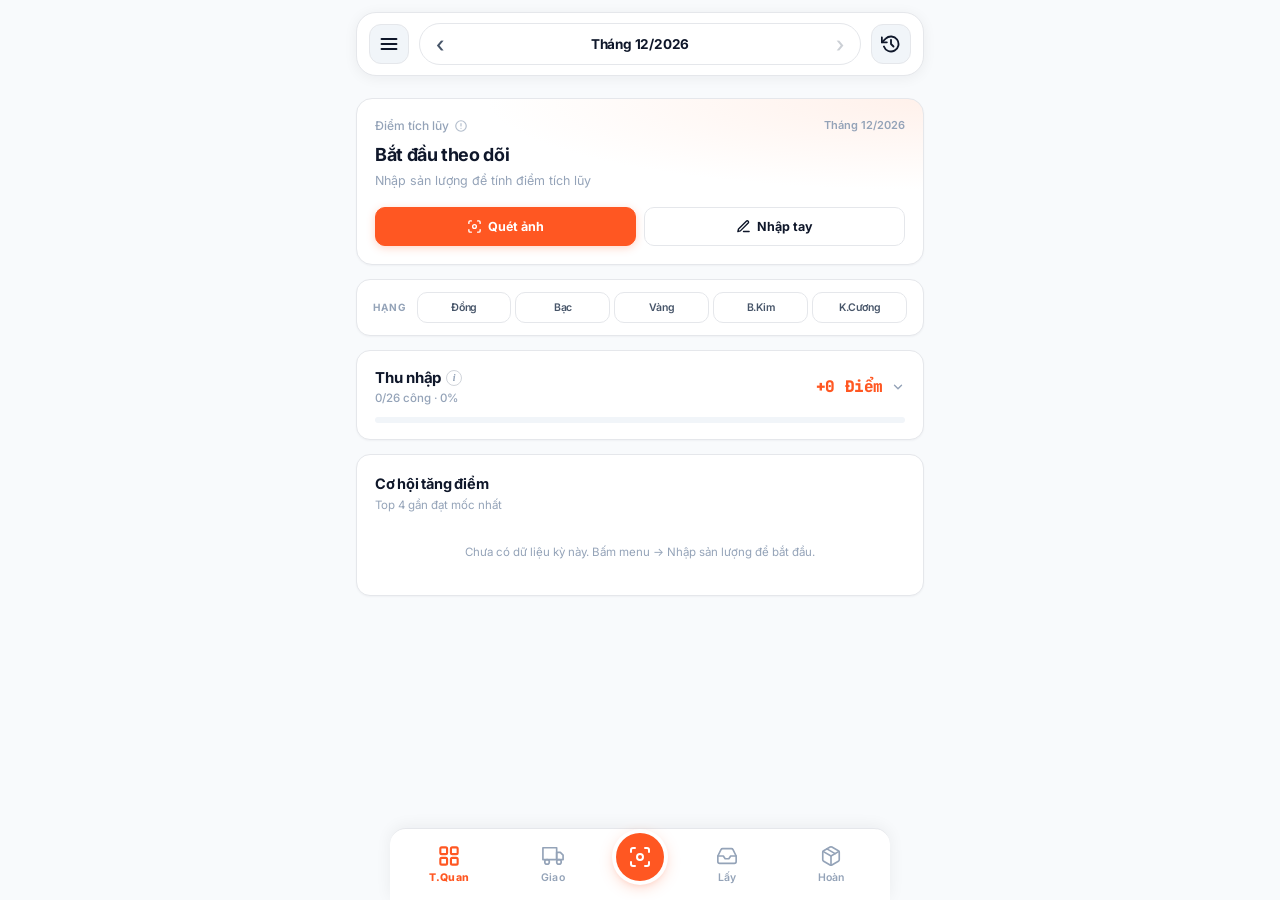
==== commit f6cdc700: "Add files via upload" ====
--- a/index.html
+++ b/index.html
@@ -1013,11 +1013,6 @@
   </div>
 </div>
 
-<div id="undoBanner" class="undo-banner">
-  <span id="undoMsg" style="flex:1">Đã thực hiện thay đổi</span>
-  <button class="undo-btn" onclick="undoLast()">Hoàn tác</button>
-</div>
-
 <div id="ocrLoadingOverlay">
   <div class="spinner"></div>
   <div class="ocr-title" id="ocrStatusTitle">Đang quét ảnh...</div>
--- a/css/style.css
+++ b/css/style.css
@@ -0,0 +1,2692 @@
+/* =============================================================
+   SPX Tracker v1 — Design tokens + Layout + Modals
+   ============================================================= */
+
+@import url('https://fonts.googleapis.com/css2?family=Inter:wght@400;500;600;700;800&family=JetBrains+Mono:wght@500;600;700;800&display=swap');
+
+/* ============ DESIGN TOKENS ============ */
+:root {
+  --bg:         #f8fafc;
+  --surface:    #ffffff;
+  --surface-2:  #f1f5f9;
+  --border:     #e5e7eb;
+  --border-2:   #d1d5db;
+
+  --text-1:     #0f172a;
+  --text-2:     #475569;
+  --text-3:     #94a3b8;
+
+  --accent:        #ff5722;
+  --accent-hover:  #ea4512;
+  --accent-soft:   #fff1eb;
+  --accent-border: #ffd5c2;
+
+  --giao:      #c2410c;
+  --giao-soft: #fff7ed;
+  --giao-bd:   #fed7aa;
+
+  --lay:       #eab308;
+  --lay-soft:  #fefce8;
+  --lay-bd:    #fef08a;
+
+  --hoan:      #dc2626;
+  --hoan-soft: #fef2f2;
+  --hoan-bd:   #fecaca;
+
+  --success:    #059669;
+  --success-bg: #ecfdf5;
+  --success-bd: #a7f3d0;
+
+  --danger:     #dc2626;
+  --danger-bg:  #fef2f2;
+  --danger-bd:  #fecaca;
+
+  --warning:    #d97706;
+  --warning-bg: #fffbeb;
+  --warning-bd: #fde68a;
+
+  --info:    #2563eb;
+  --info-bg: #eff6ff;
+  --info-bd: #bfdbfe;
+
+  --r-xs: 6px;
+  --r-sm: 8px;
+  --r-md: 12px;
+  --r-lg: 14px;
+  --r-xl: 16px;
+
+  --sh-xs: 0 1px 2px rgba(15, 23, 42, 0.04);
+  --sh-sm: 0 2px 6px rgba(15, 23, 42, 0.06);
+  --sh-md: 0 4px 16px rgba(15, 23, 42, 0.08);
+  --sh-lg: 0 12px 32px rgba(15, 23, 42, 0.12);
+
+  --nav-h: 68px;
+}
+
+[data-theme="dark"] {
+  --bg:        #0d1117;
+  --surface:   #161b22;
+  --surface-2: #21262d;
+  --border:    #30363d;
+  --border-2:  #484f58;
+
+  --text-1: #e6edf3;
+  --text-2: #adbac7;
+  --text-3: #768390;
+
+  --accent:        #ff6e40;
+  --accent-hover:  #ff5722;
+  --accent-soft:   rgba(255, 110, 64, 0.12);
+  --accent-border: rgba(255, 110, 64, 0.3);
+
+  --giao:      #fb923c;
+  --giao-soft: rgba(251, 146, 60, 0.12);
+  --giao-bd:   rgba(251, 146, 60, 0.3);
+
+  --lay:       #facc15;
+  --lay-soft:  rgba(250, 204, 21, 0.12);
+  --lay-bd:    rgba(250, 204, 21, 0.3);
+
+  --hoan:      #f87171;
+  --hoan-soft: rgba(248, 113, 113, 0.12);
+  --hoan-bd:   rgba(248, 113, 113, 0.3);
+
+  --success:    #3fb950;
+  --success-bg: rgba(63, 185, 80, 0.12);
+  --success-bd: rgba(63, 185, 80, 0.3);
+
+  --danger:     #f85149;
+  --danger-bg:  rgba(248, 81, 73, 0.12);
+  --danger-bd:  rgba(248, 81, 73, 0.3);
+
+  --warning:    #d29922;
+  --warning-bg: rgba(210, 153, 34, 0.12);
+  --warning-bd: rgba(210, 153, 34, 0.3);
+
+  --info:    #58a6ff;
+  --info-bg: rgba(88, 166, 255, 0.12);
+  --info-bd: rgba(88, 166, 255, 0.3);
+
+  --sh-xs: 0 1px 2px rgba(0, 0, 0, 0.4);
+  --sh-sm: 0 2px 6px rgba(0, 0, 0, 0.5);
+  --sh-md: 0 4px 16px rgba(0, 0, 0, 0.5);
+  --sh-lg: 0 12px 32px rgba(0, 0, 0, 0.6);
+}
+
+/* ============ BASE ============ */
+* { box-sizing: border-box; margin: 0; padding: 0; -webkit-tap-highlight-color: transparent; }
+html {
+  font-family: 'Inter', -apple-system, BlinkMacSystemFont, "Segoe UI", Roboto, sans-serif;
+}
+body {
+  background: var(--bg);
+  color: var(--text-1);
+  font-family: 'Inter', -apple-system, BlinkMacSystemFont, "Segoe UI", Roboto, sans-serif;
+  font-size: 14px;
+  line-height: 1.45;
+  min-height: 100vh;
+  padding-bottom: calc(var(--nav-h) + 24px + env(safe-area-inset-bottom, 16px));
+  -webkit-font-smoothing: antialiased;
+  -moz-osx-font-smoothing: grayscale;
+  transition: background 0.2s, color 0.2s;
+}
+
+.num, .order-num, .points-badge, .hero-value,
+.overview-value, .batch-total, .phone-display, .income-summary-value,
+.hero-metric-value, .legend-pct, .hero-tile-value,
+[data-tab-num] {
+  font-feature-settings: "tnum";
+  font-variant-numeric: tabular-nums;
+}
+
+/* ============ FLOATING HEADER ============ */
+.header-wrapper {
+  position: sticky;
+  top: 0;
+  z-index: 40;
+  background: var(--bg);
+  padding: 12px 16px 8px;
+  padding-top: calc(12px + env(safe-area-inset-top, 0px));
+  max-width: 600px;
+  margin: 0 auto;
+}
+.header-card {
+  background: var(--surface);
+  border: 1px solid var(--border);
+  border-radius: 20px;
+  padding: 10px 12px;
+  box-shadow: 0 2px 14px rgba(15, 23, 42, 0.06);
+}
+[data-theme="dark"] .header-card {
+  box-shadow: 0 2px 14px rgba(0, 0, 0, 0.35);
+}
+.header-row {
+  display: flex;
+  align-items: center;
+  gap: 10px;
+}
+
+.header-icon-btn {
+  width: 40px;
+  height: 40px;
+  padding: 0;
+  display: inline-flex;
+  align-items: center;
+  justify-content: center;
+  background: var(--surface-2);
+  border: 1px solid var(--border);
+  border-radius: 12px;
+  cursor: pointer;
+  transition: all 0.15s;
+  color: var(--text-1);
+  flex-shrink: 0;
+  -webkit-tap-highlight-color: transparent;
+}
+.header-icon-btn svg { width: 20px; height: 20px; }
+.header-icon-btn:active { transform: scale(0.94); background: var(--border); }
+@media (hover: hover) {
+  .header-icon-btn:hover { border-color: var(--accent); color: var(--accent); }
+}
+
+.period-cluster {
+  flex: 1;
+  min-width: 0;
+  display: flex;
+  align-items: center;
+  background: var(--surface);
+  border: 1px solid var(--border);
+  border-radius: 999px;
+  padding: 2px;
+  gap: 0;
+  overflow: hidden;
+  transition: border-color 0.15s;
+}
+@media (hover: hover) {
+  .period-cluster:hover { border-color: var(--accent-border); }
+}
+.period-arrow-btn {
+  width: 36px;
+  height: 36px;
+  flex-shrink: 0;
+  border: none;
+  background: transparent;
+  color: var(--text-2);
+  font-size: 22px;
+  font-weight: 500;
+  line-height: 1;
+  display: inline-flex;
+  align-items: center;
+  justify-content: center;
+  cursor: pointer;
+  border-radius: 999px;
+  transition: all 0.15s;
+  padding: 0;
+  font-family: inherit;
+  -webkit-tap-highlight-color: transparent;
+}
+.period-arrow-btn:active:not(:disabled) { transform: scale(0.9); background: var(--surface-2); }
+.period-arrow-btn:disabled,
+.period-arrow-btn.disabled { opacity: 0.28; cursor: not-allowed; pointer-events: none; }
+@media (hover: hover) {
+  .period-arrow-btn:hover:not(:disabled) { background: var(--accent-soft); color: var(--accent); }
+}
+.period-label {
+  flex: 1;
+  min-width: 0;
+  padding: 8px 4px;
+  border: none;
+  background: transparent;
+  color: var(--text-1);
+  font-size: 13.5px;
+  font-weight: 700;
+  font-family: inherit;
+  letter-spacing: -0.015em;
+  cursor: pointer;
+  transition: color 0.15s, background 0.15s, transform 0.15s;
+  text-align: center;
+  white-space: nowrap;
+  overflow: hidden;
+  text-overflow: ellipsis;
+  -webkit-tap-highlight-color: transparent;
+  border-radius: 999px;
+}
+.period-label:active { background: var(--surface-2); }
+.period-label.long-pressing { background: var(--accent-soft); color: var(--accent); transform: scale(0.96); }
+@media (hover: hover) {
+  .period-label:hover { color: var(--accent); background: var(--accent-soft); }
+}
+
+/* ============ REMINDER BANNER ============ */
+.reminder-banner {
+  margin: 0 16px 12px;
+  max-width: 600px;
+  margin-left: auto;
+  margin-right: auto;
+  border-radius: 14px;
+  padding: 12px 14px;
+  border: 1px solid;
+  animation: reminderSlideDown 0.3s cubic-bezier(0.4, 0, 0.2, 1);
+  box-shadow: var(--sh-xs);
+}
+@keyframes reminderSlideDown {
+  from { transform: translateY(-16px); opacity: 0; }
+  to   { transform: translateY(0); opacity: 1; }
+}
+
+.reminder-banner.reminder-state-1 { background: #fffbeb; border-color: #fde68a; }
+[data-theme="dark"] .reminder-banner.reminder-state-1 {
+  background: rgba(210, 153, 34, 0.12);
+  border-color: rgba(210, 153, 34, 0.4);
+}
+.reminder-banner.reminder-state-2 { background: #fff7ed; border-color: #fed7aa; }
+[data-theme="dark"] .reminder-banner.reminder-state-2 {
+  background: rgba(234, 88, 12, 0.12);
+  border-color: rgba(234, 88, 12, 0.4);
+}
+.reminder-banner.reminder-state-3 { background: #fef2f2; border-color: #fecaca; }
+[data-theme="dark"] .reminder-banner.reminder-state-3 {
+  background: rgba(248, 81, 73, 0.12);
+  border-color: rgba(248, 81, 73, 0.4);
+}
+
+.reminder-banner-head { display: flex; align-items: center; gap: 8px; margin-bottom: 4px; }
+.reminder-banner-icon { font-size: 16px; flex-shrink: 0; line-height: 1; }
+.reminder-banner-title { flex: 1; font-size: 13.5px; font-weight: 700; letter-spacing: -0.01em; }
+.reminder-state-1 .reminder-banner-title { color: #d97706; }
+.reminder-state-2 .reminder-banner-title { color: #c2410c; }
+.reminder-state-3 .reminder-banner-title { color: #dc2626; }
+[data-theme="dark"] .reminder-state-1 .reminder-banner-title { color: #d29922; }
+[data-theme="dark"] .reminder-state-2 .reminder-banner-title { color: #fb923c; }
+[data-theme="dark"] .reminder-state-3 .reminder-banner-title { color: #f85149; }
+
+.reminder-banner-close {
+  border: none;
+  background: transparent;
+  color: inherit;
+  opacity: 0.55;
+  cursor: pointer;
+  padding: 4px 6px;
+  border-radius: 6px;
+  font-size: 14px;
+  font-family: inherit;
+  line-height: 1;
+  transition: all 0.15s;
+  flex-shrink: 0;
+}
+.reminder-banner-close:active { transform: scale(0.9); }
+.reminder-banner-close:hover { opacity: 1; background: rgba(0, 0, 0, 0.06); }
+
+.reminder-banner-sub {
+  font-size: 11.5px;
+  font-weight: 500;
+  color: var(--text-2);
+  line-height: 1.5;
+  margin-bottom: 10px;
+  word-break: break-word;
+}
+.reminder-banner-sub:empty { display: none; }
+
+.reminder-banner-actions { display: flex; gap: 8px; justify-content: flex-end; }
+.reminder-btn-secondary,
+.reminder-btn-primary {
+  padding: 8px 14px;
+  border-radius: 9px;
+  font-size: 12.5px;
+  font-weight: 700;
+  font-family: inherit;
+  cursor: pointer;
+  white-space: nowrap;
+  transition: all 0.15s;
+  letter-spacing: -0.005em;
+  border: 1px solid;
+}
+.reminder-btn-secondary {
+  background: transparent;
+  border-color: var(--border);
+  color: var(--text-2);
+}
+.reminder-btn-secondary:hover { border-color: var(--text-3); color: var(--text-1); }
+.reminder-btn-primary {
+  background: var(--accent);
+  border-color: var(--accent);
+  color: #fff;
+  box-shadow: 0 2px 6px rgba(255, 87, 34, 0.25);
+}
+.reminder-btn-primary:hover { background: var(--accent-hover); border-color: var(--accent-hover); }
+.reminder-btn-secondary:active,
+.reminder-btn-primary:active { transform: scale(0.96); }
+
+/* ============ BUTTONS ============ */
+.btn {
+  display: inline-flex;
+  align-items: center;
+  justify-content: center;
+  gap: 6px;
+  padding: 10px 16px;
+  font-size: 13px;
+  font-weight: 700;
+  font-family: inherit;
+  border-radius: 10px;
+  border: 1px solid var(--border);
+  cursor: pointer;
+  background: var(--surface);
+  color: var(--text-1);
+  transition: all 0.15s;
+  white-space: nowrap;
+  letter-spacing: -0.005em;
+}
+.btn:hover { background: var(--surface-2); }
+.btn:active { transform: scale(0.97); }
+.btn-primary {
+  background: var(--accent);
+  border-color: var(--accent);
+  color: #fff;
+  box-shadow: 0 2px 8px rgba(255, 87, 34, 0.25);
+}
+.btn-primary:hover { background: var(--accent-hover); border-color: var(--accent-hover); }
+.btn-primary:active { box-shadow: 0 1px 3px rgba(255, 87, 34, 0.25); }
+.btn-ocr { background: var(--info); border-color: var(--info); color: #fff; }
+.btn-ocr:hover { filter: brightness(0.95); }
+
+/* ============ LAYOUT ============ */
+.layout-shell { max-width: 600px; margin: 0 auto; padding: 0 16px; }
+.content-area { min-width: 0; width: 100%; }
+.tab-panel { display: none; }
+.tab-panel.active { display: block; }
+.app-container {
+  display: flex;
+  flex-direction: column;
+  gap: 14px;
+  padding-top: 14px;
+  padding-bottom: 24px;
+}
+
+/* ============ BOTTOM NAV ============ */
+.bottom-nav {
+  position: fixed;
+  bottom: 0; left: 0; right: 0;
+  background: var(--surface);
+  border-top: 1px solid var(--border);
+  padding: 8px 8px calc(8px + env(safe-area-inset-bottom, 0px));
+  display: grid;
+  grid-template-columns: 1fr 1fr 68px 1fr 1fr;
+  align-items: center;
+  gap: 2px;
+  z-index: 50;
+  max-width: 500px;
+  margin: 0 auto;
+  box-shadow: 0 -2px 16px rgba(15, 23, 42, 0.06);
+}
+[data-theme="dark"] .bottom-nav { box-shadow: 0 -2px 16px rgba(0, 0, 0, 0.45); }
+.nav-btn {
+  width: 100%;
+  padding: 8px 2px;
+  background: transparent;
+  border: none;
+  cursor: pointer;
+  display: flex;
+  flex-direction: column;
+  align-items: center;
+  justify-content: center;
+  border-radius: var(--r-sm);
+  gap: 4px;
+  transition: all 0.15s;
+  color: var(--text-3);
+  font-family: inherit;
+  min-height: 54px;
+}
+.nav-icon {
+  width: 22px;
+  height: 22px;
+  stroke-linecap: round;
+  stroke-linejoin: round;
+  transition: transform 0.2s;
+}
+.nav-label { font-size: 10.5px; font-weight: 600; letter-spacing: 0.15px; }
+.nav-btn.active { color: var(--accent); }
+.nav-btn.active .nav-label { font-weight: 800; }
+.nav-btn.active .nav-icon { stroke-width: 2.2; transform: scale(1.05); }
+.nav-btn:active { transform: scale(0.94); }
+
+.nav-btn-fab {
+  display: flex;
+  flex-direction: column;
+  align-items: center;
+  justify-content: center;
+  gap: 0;
+  background: transparent;
+  border: none;
+  cursor: pointer;
+  padding: 0;
+  transform: translateY(-8px);
+  font-family: inherit;
+}
+.fab-icon {
+  width: 48px;
+  height: 48px;
+  border-radius: 50%;
+  background: var(--accent);
+  color: #fff;
+  display: inline-flex;
+  align-items: center;
+  justify-content: center;
+  box-shadow:
+    0 0 0 4px var(--surface),
+    0 4px 16px rgba(255, 87, 34, 0.35),
+    0 2px 6px rgba(255, 87, 34, 0.20);
+  transition: transform 0.15s, box-shadow 0.2s;
+  animation: fabPulse 1.6s ease-in-out 2.2s 2;
+}
+.fab-icon svg { width: 24px; height: 24px; }
+.nav-btn-fab:active .fab-icon {
+  transform: scale(0.92);
+  box-shadow:
+    0 0 0 4px var(--surface),
+    0 2px 6px rgba(255, 87, 34, 0.35);
+  animation: none;
+}
+@keyframes fabPulse {
+  0%, 100% {
+    transform: scale(1);
+    box-shadow:
+      0 0 0 4px var(--surface),
+      0 4px 16px rgba(255, 87, 34, 0.35),
+      0 2px 6px rgba(255, 87, 34, 0.20);
+  }
+  50% {
+    transform: scale(1.12);
+    box-shadow:
+      0 0 0 4px var(--surface),
+      0 0 0 10px rgba(255, 87, 34, 0.15),
+      0 8px 24px rgba(255, 87, 34, 0.5);
+  }
+}
+
+/* ============ CARDS ============ */
+.card {
+  background: var(--surface);
+  border: 1px solid var(--border);
+  border-radius: 14px;
+  padding: 18px;
+  box-shadow: var(--sh-xs);
+}
+.card-flush { padding: 0; overflow: hidden; border-radius: 14px; }
+.card-head {
+  display: flex;
+  justify-content: space-between;
+  align-items: flex-start;
+  margin-bottom: 14px;
+}
+.card-head-pad { padding: 18px 18px 14px; }
+.card-head-inline {
+  display: flex;
+  justify-content: space-between;
+  align-items: center;
+  margin-bottom: 14px;
+}
+.card-title { font-size: 14.5px; font-weight: 700; color: var(--text-1); letter-spacing: -0.015em; }
+.card-sub { font-size: 11.5px; color: var(--text-3); margin-top: 3px; }
+.card-label {
+  font-size: 10px;
+  font-weight: 700;
+  color: var(--text-3);
+  text-transform: uppercase;
+  letter-spacing: 0.9px;
+  display: inline-flex;
+  align-items: center;
+  gap: 5px;
+  opacity: 0.9;
+}
+.card-value { font-size: 13.5px; font-weight: 800; color: var(--accent); letter-spacing: -0.01em; }
+
+/* ============ INFO ICON ============ */
+.info-icon {
+  display: inline-flex;
+  align-items: center;
+  justify-content: center;
+  width: 16px;
+  height: 16px;
+  border-radius: 50%;
+  border: 1px solid var(--border-2);
+  background: transparent;
+  color: var(--text-3);
+  font-size: 10px;
+  font-weight: 800;
+  font-style: italic;
+  font-family: Georgia, 'Times New Roman', serif;
+  cursor: pointer;
+  padding: 0;
+  line-height: 1;
+  transition: all 0.15s;
+  text-transform: lowercase;
+  vertical-align: middle;
+  flex-shrink: 0;
+}
+.info-icon:hover { border-color: var(--accent); color: var(--accent); background: var(--accent-soft); }
+.info-icon:active { transform: scale(0.9); }
+
+/* ============ HERO ============ */
+.hero {
+  position: relative;
+  padding: 18px;
+  border: 1px solid var(--border);
+  border-radius: 16px;
+  background:
+    radial-gradient(140% 100% at 100% 0%, var(--accent-soft) 0%, transparent 55%),
+    var(--surface);
+  box-shadow: var(--sh-xs);
+  overflow: hidden;
+}
+.hero::before {
+  content: '';
+  position: absolute;
+  top: 0; left: 0; right: 0;
+  height: 3px;
+  background: linear-gradient(90deg, var(--accent) 0%, var(--accent-hover) 60%, var(--accent) 100%);
+  opacity: 0.9;
+}
+.hero.no-data::before { display: none; }
+.hero-sm { padding: 16px 18px; }
+.hero-sm::before { height: 2px; }
+
+.hero-top {
+  display: flex;
+  justify-content: space-between;
+  align-items: center;
+  margin-bottom: 10px;
+  gap: 10px;
+}
+.hero-eyebrow {
+  font-size: 12px;
+  font-weight: 500;
+  letter-spacing: 0;
+  color: var(--text-3);
+  text-transform: none;
+  display: inline-flex;
+  align-items: center;
+}
+.hero-context {
+  font-size: 11px;
+  font-weight: 600;
+  color: var(--text-3);
+  white-space: nowrap;
+  min-height: 1px;
+}
+.hero-pill {
+  background: var(--surface-2);
+  border: none;
+  padding: 5px 11px;
+  border-radius: 999px;
+  font-size: 11px;
+  font-weight: 700;
+  color: var(--text-2);
+  white-space: nowrap;
+  letter-spacing: 0.1px;
+}
+
+.hero-data { display: block; }
+.hero-row-main {
+  display: flex;
+  align-items: center;
+  justify-content: space-between;
+  gap: 12px;
+}
+.hero-value {
+  font-size: clamp(28px, 8vw, 38px);
+  font-weight: 800;
+  letter-spacing: -0.045em;
+  color: var(--text-1);
+  line-height: 0.98;
+}
+.hero-sm .hero-value { font-size: clamp(22px, 6.5vw, 32px); }
+.hero-value-unit {
+  font-size: 0.4em;
+  font-weight: 600;
+  color: var(--text-3);
+  letter-spacing: 0;
+  margin-left: 8px;
+  vertical-align: baseline;
+}
+
+.hero-toggle-btn {
+  display: inline-flex;
+  align-items: center;
+  gap: 5px;
+  padding: 6px 11px;
+  border-radius: 999px;
+  background: transparent;
+  border: 1px solid var(--border);
+  color: var(--text-3);
+  font-size: 11px;
+  font-weight: 600;
+  font-family: inherit;
+  cursor: pointer;
+  transition: all 0.15s;
+  -webkit-tap-highlight-color: transparent;
+  white-space: nowrap;
+  flex-shrink: 0;
+  letter-spacing: -0.005em;
+}
+.hero-toggle-btn svg { width: 13px; height: 13px; flex-shrink: 0; }
+.hero-toggle-btn:active { transform: scale(0.96); background: var(--surface-2); }
+@media (hover: hover) {
+  .hero-toggle-btn:hover { border-color: var(--accent); color: var(--accent); }
+}
+
+.hero-metrics-wrap {
+  max-height: 0;
+  overflow: hidden;
+  opacity: 0;
+  margin-top: 0;
+  transition: max-height 0.28s cubic-bezier(0.4, 0, 0.2, 1),
+              opacity 0.22s ease,
+              margin-top 0.28s ease;
+}
+.hero-metrics-wrap.expanded { max-height: 200px; opacity: 1; margin-top: 12px; }
+.hero-metrics {
+  margin-top: 0;
+  padding-top: 12px;
+  border-top: 1px solid var(--border);
+  display: grid;
+  grid-template-columns: repeat(3, 1fr);
+  gap: 8px;
+}
+.hero-metric { text-align: center; min-width: 0; }
+.hero-metric-value {
+  font-size: 16px;
+  font-weight: 800;
+  color: var(--text-1);
+  letter-spacing: -0.025em;
+  font-family: 'JetBrains Mono', monospace;
+  white-space: nowrap;
+  overflow: hidden;
+  text-overflow: ellipsis;
+}
+.hero-metric-label {
+  font-size: 10px;
+  font-weight: 600;
+  color: var(--text-3);
+  margin-top: 3px;
+  text-transform: uppercase;
+  letter-spacing: 0.6px;
+}
+
+.hero-tiles {
+  margin-top: 14px;
+  padding-top: 14px;
+  border-top: 1px solid var(--border);
+  display: grid;
+  grid-template-columns: repeat(3, 1fr);
+  gap: 8px;
+}
+.hero-tile { display: flex; flex-direction: column; align-items: center; gap: 4px; min-width: 0; }
+.hero-tile-label {
+  font-size: 10px;
+  font-weight: 700;
+  text-transform: uppercase;
+  letter-spacing: 0.9px;
+  color: var(--text-3);
+  opacity: 0.9;
+}
+.hero-tile-value {
+  font-size: 22px;
+  font-weight: 800;
+  letter-spacing: -0.03em;
+  line-height: 1;
+  color: var(--text-1);
+  font-family: 'JetBrains Mono', monospace;
+  transition: opacity 0.2s, color 0.2s;
+}
+.hero-tile-value.is-zero { color: var(--text-3); opacity: 0.5; }
+.hero-tile-giao .hero-tile-value { color: var(--giao); }
+.hero-tile-lay  .hero-tile-value { color: var(--lay); }
+.hero-tile-hoan .hero-tile-value { color: var(--hoan); }
+.hero-tile-giao .hero-tile-value.is-zero,
+.hero-tile-lay  .hero-tile-value.is-zero,
+.hero-tile-hoan .hero-tile-value.is-zero { color: var(--text-3); }
+
+.hero-empty { display: none; }
+.hero-empty-title { font-size: 18px; font-weight: 700; color: var(--text-1); letter-spacing: -0.02em; line-height: 1.2; }
+.hero-empty-sub { font-size: 12.5px; color: var(--text-3); margin-top: 6px; line-height: 1.5; }
+.hero-empty-cta { display: flex; gap: 8px; margin-top: 16px; }
+
+.btn-cta-ocr,
+.btn-cta-manual {
+  flex: 1;
+  display: inline-flex;
+  align-items: center;
+  justify-content: center;
+  gap: 6px;
+  padding: 11px 12px;
+  border-radius: 10px;
+  font-size: 12.5px;
+  font-weight: 700;
+  font-family: inherit;
+  cursor: pointer;
+  transition: all 0.15s;
+  letter-spacing: -0.005em;
+  white-space: nowrap;
+  border: 1px solid;
+}
+.btn-cta-ocr {
+  background: var(--accent);
+  border-color: var(--accent);
+  color: #fff;
+  box-shadow: 0 2px 8px rgba(255, 87, 34, 0.25);
+}
+.btn-cta-ocr:hover { background: var(--accent-hover); border-color: var(--accent-hover); }
+.btn-cta-manual {
+  background: var(--surface);
+  border-color: var(--border);
+  color: var(--text-1);
+}
+.btn-cta-manual:hover { border-color: var(--accent); color: var(--accent); }
+.btn-cta-ocr:active,
+.btn-cta-manual:active { transform: scale(0.97); }
+.btn-cta-ocr svg,
+.btn-cta-manual svg { width: 15px; height: 15px; flex-shrink: 0; }
+
+.hero-giao { border-color: var(--giao-bd); }
+.hero-lay  { border-color: var(--lay-bd); }
+.hero-hoan { border-color: var(--hoan-bd); }
+.hero-giao .hero-eyebrow { color: var(--giao); }
+.hero-lay  .hero-eyebrow { color: var(--lay); }
+.hero-hoan .hero-eyebrow { color: var(--hoan); }
+
+/* ============ TAB EMPTY STATES (Phase 4) ============ */
+.tab-empty-state {
+  display: none;
+  text-align: center;
+  padding: 40px 24px;
+  background: var(--surface);
+  border: 1px dashed var(--border-2);
+  border-radius: 14px;
+}
+.tab-empty-state[style*="block"] { display: block; }
+.tab-empty-icon {
+  font-size: 48px;
+  line-height: 1;
+  margin-bottom: 14px;
+  opacity: 0.85;
+}
+.tab-empty-title {
+  font-size: 15.5px;
+  font-weight: 700;
+  color: var(--text-1);
+  letter-spacing: -0.015em;
+  margin-bottom: 6px;
+}
+.tab-empty-sub {
+  font-size: 12.5px;
+  color: var(--text-3);
+  line-height: 1.5;
+  margin-bottom: 20px;
+  max-width: 320px;
+  margin-left: auto;
+  margin-right: auto;
+}
+.tab-empty-cta {
+  display: flex;
+  gap: 8px;
+  max-width: 340px;
+  margin: 0 auto;
+}
+
+/* ============ RANK PILLS ============ */
+.card-rank { padding: 12px 16px !important; }
+.rank-inline-row { display: flex; align-items: center; gap: 10px; }
+.rank-inline-label {
+  font-size: 10px;
+  font-weight: 700;
+  text-transform: uppercase;
+  letter-spacing: 0.9px;
+  color: var(--text-3);
+  flex-shrink: 0;
+}
+.rank-pill-group { display: grid; grid-template-columns: repeat(5, 1fr); gap: 6px; }
+.rank-pill-group-inline {
+  display: grid !important;
+  grid-template-columns: repeat(5, 1fr) !important;
+  gap: 4px !important;
+  flex: 1;
+  min-width: 0;
+}
+.rank-pill {
+  padding: 11px 4px;
+  border-radius: 10px;
+  border: 1px solid var(--border);
+  background: var(--surface);
+  font-size: 11px;
+  font-weight: 600;
+  text-align: center;
+  cursor: pointer;
+  color: var(--text-2);
+  transition: all 0.18s;
+  white-space: nowrap;
+  overflow: hidden;
+  text-overflow: ellipsis;
+  -webkit-touch-callout: none;
+  -webkit-user-select: none;
+  user-select: none;
+  touch-action: manipulation;
+  font-family: inherit;
+  letter-spacing: -0.01em;
+}
+.rank-pill-group-inline .rank-pill {
+  padding: 8px 3px !important;
+  font-size: 10.5px !important;
+  letter-spacing: -0.02em !important;
+}
+.rank-pill.active {
+  background: var(--accent);
+  border-color: var(--accent);
+  color: #fff;
+  font-weight: 700;
+  box-shadow: 0 2px 6px rgba(255, 87, 34, 0.28);
+}
+.rank-pill.long-pressing { transform: scale(0.94); filter: brightness(0.95); }
+.rank-pill:not(.active):active { background: var(--surface-2); }
+
+/* ============ REGION PILLS ============ */
+.income-row-region {
+  flex-direction: column !important;
+  align-items: stretch !important;
+  gap: 8px;
+  padding: 12px 0;
+}
+.income-row-region .income-row-label {
+  font-size: 11.5px;
+  font-weight: 600;
+  color: var(--text-3);
+  text-transform: uppercase;
+  letter-spacing: 0.5px;
+}
+.region-pill-group { display: grid; grid-template-columns: repeat(2, 1fr); gap: 6px; }
+.region-pill {
+  padding: 12px 10px;
+  border-radius: 10px;
+  border: 1px solid var(--border);
+  background: var(--surface);
+  color: var(--text-2);
+  font-size: 12px;
+  font-weight: 600;
+  font-family: inherit;
+  cursor: pointer;
+  text-align: center;
+  display: flex;
+  flex-direction: column;
+  gap: 3px;
+  transition: all 0.15s;
+  -webkit-tap-highlight-color: transparent;
+}
+.region-pill span:last-child {
+  font-size: 10px;
+  opacity: 0.7;
+  font-family: 'JetBrains Mono', monospace;
+  font-weight: 700;
+}
+.region-pill.active {
+  background: var(--accent);
+  border-color: var(--accent);
+  color: #fff;
+  font-weight: 700;
+  box-shadow: 0 2px 6px rgba(255, 87, 34, 0.28);
+}
+.region-pill.active span:last-child { opacity: 0.85; }
+.region-pill:active { transform: scale(0.97); }
+
+/* ============ RATIO BAR ============ */
+.card-ratio { padding: 14px 16px !important; }
+.card-head-ratio { margin-bottom: 10px !important; }
+.card-ratio .ratio-bar { height: 10px !important; margin-bottom: 10px !important; }
+.ratio-bar {
+  height: 10px;
+  background: var(--surface-2);
+  border-radius: 999px;
+  display: flex;
+  overflow: hidden;
+  gap: 2px;
+}
+.ratio-seg { transition: width 0.4s cubic-bezier(0.4, 0, 0.2, 1); min-width: 6px; }
+.ratio-seg-del  { background: var(--giao); }
+.ratio-seg-pick { background: var(--lay); }
+.ratio-seg-ret  { background: var(--hoan); }
+
+.ratio-legend { display: grid; grid-template-columns: repeat(3, 1fr); gap: 8px; }
+.ratio-legend-inline {
+  display: flex !important;
+  align-items: center;
+  justify-content: center;
+  gap: 10px;
+  font-size: 12px;
+  color: var(--text-2);
+  flex-wrap: wrap;
+}
+.legend-inline-item { display: inline-flex; align-items: center; gap: 5px; font-weight: 600; }
+.legend-inline-item b {
+  font-family: 'JetBrains Mono', monospace;
+  font-weight: 800;
+  color: var(--text-1);
+  letter-spacing: -0.02em;
+}
+.legend-inline-sep { color: var(--text-3); font-weight: 500; }
+.legend-col { display: flex; flex-direction: column; gap: 3px; min-width: 0; }
+.legend-item { display: inline-flex; align-items: center; gap: 6px; font-size: 11.5px; font-weight: 600; color: var(--text-2); }
+.legend-pct {
+  font-size: 13.5px;
+  font-weight: 800;
+  color: var(--text-1);
+  font-family: 'JetBrains Mono', monospace;
+  letter-spacing: -0.03em;
+  line-height: 1.1;
+}
+.legend-orders { font-size: 10.5px; color: var(--text-3); font-weight: 500; }
+.legend-orders b {
+  font-family: 'JetBrains Mono', monospace;
+  font-weight: 800;
+  color: var(--text-2);
+}
+.dot { width: 9px; height: 9px; border-radius: 50%; display: inline-block; flex-shrink: 0; }
+.dot-giao { background: var(--giao); }
+.dot-lay  { background: var(--lay); }
+.dot-hoan { background: var(--hoan); }
+
+.ratio-empty {
+  text-align: center;
+  padding: 20px 12px;
+  font-size: 12px;
+  color: var(--text-3);
+  font-weight: 500;
+  line-height: 1.5;
+}
+
+/* ============ INCOME ============ */
+details.income-section { padding: 0; overflow: hidden; }
+details.income-section > summary {
+  list-style: none;
+  cursor: pointer;
+  padding: 16px 18px;
+  display: flex;
+  justify-content: space-between;
+  align-items: center;
+  gap: 12px;
+  user-select: none;
+  -webkit-tap-highlight-color: transparent;
+}
+details.income-section > summary::-webkit-details-marker { display: none; }
+details.income-section > summary::marker { display: none; content: ''; }
+
+.income-summary-left { display: flex; flex-direction: column; gap: 2px; flex: 1; min-width: 0; }
+.income-summary-title {
+  font-size: 15px;
+  font-weight: 700;
+  color: var(--text-1);
+  letter-spacing: -0.015em;
+  display: inline-flex;
+  align-items: center;
+  gap: 5px;
+}
+.income-summary-days { font-size: 11.5px; color: var(--text-3); font-weight: 500; }
+.income-days-wrap { display: flex; flex-direction: column; gap: 6px; margin-top: 3px; }
+.income-progress {
+  width: 100%;
+  height: 6px;
+  background: var(--surface-2);
+  border-radius: 999px;
+  overflow: hidden;
+  max-width: none;
+  margin-top: 0;
+}
+.income-progress-fill {
+  height: 100%;
+  width: 0%;
+  background: linear-gradient(90deg, var(--accent) 0%, var(--accent-hover) 100%);
+  border-radius: 999px;
+  transition: width 0.4s cubic-bezier(0.4, 0, 0.2, 1);
+}
+.income-summary-right { display: flex; align-items: center; gap: 8px; flex-shrink: 0; }
+.income-summary-value {
+  font-size: 16px;
+  font-weight: 800;
+  font-family: 'JetBrains Mono', monospace;
+  letter-spacing: -0.025em;
+  color: var(--accent);
+  white-space: nowrap;
+}
+.income-chevron { display: inline-flex; color: var(--text-3); transition: transform 0.2s; }
+details.income-section[open] .income-chevron { transform: rotate(180deg); }
+
+.income-content { padding: 16px 18px 18px; border-top: 1px solid var(--border); }
+.income-row {
+  display: flex;
+  justify-content: space-between;
+  align-items: center;
+  padding: 12px 0;
+  border-bottom: 1px solid var(--border);
+}
+.income-row:last-of-type { border-bottom: none; padding-bottom: 4px; }
+.income-row-label {
+  font-size: 13px;
+  font-weight: 600;
+  color: var(--text-2);
+  display: inline-flex;
+  align-items: center;
+  gap: 5px;
+}
+.income-row-input { display: flex; align-items: center; gap: 8px; }
+.income-row-input input {
+  width: 120px;
+  padding: 9px 12px;
+  border: 1px solid var(--border);
+  border-radius: 9px;
+  background: var(--surface-2);
+  color: var(--accent);
+  font-size: 14.5px;
+  font-weight: 800;
+  text-align: right;
+  outline: none;
+  font-family: 'JetBrains Mono', monospace;
+  transition: border-color 0.15s;
+  letter-spacing: -0.02em;
+}
+.income-row-input input:focus { border-color: var(--accent); box-shadow: 0 0 0 3px var(--accent-soft); }
+.income-unit { font-size: 10.5px; color: var(--text-3); white-space: nowrap; }
+
+/* ============ TÀI XẾ CONDITION BANNER ============ */
+.taixe-condition-banner {
+  margin-top: 10px;
+  margin-bottom: 4px;
+  padding: 12px 14px;
+  border-radius: 12px;
+  border: 1px solid;
+  border-left-width: 4px;
+  transition: background 0.2s, border-color 0.2s;
+  animation: taixeBannerFade 0.25s ease-out;
+}
+@keyframes taixeBannerFade {
+  from { opacity: 0; transform: translateY(-4px); }
+  to   { opacity: 1; transform: translateY(0); }
+}
+
+.taixe-condition-banner.taixe-state-warning {
+  background: #fffbeb;
+  border-color: #fde68a;
+  border-left-color: #d97706;
+}
+[data-theme="dark"] .taixe-condition-banner.taixe-state-warning {
+  background: rgba(210, 153, 34, 0.12);
+  border-color: rgba(210, 153, 34, 0.35);
+  border-left-color: #d29922;
+}
+.taixe-condition-banner.taixe-state-success {
+  background: #ecfdf5;
+  border-color: #a7f3d0;
+  border-left-color: #059669;
+}
+[data-theme="dark"] .taixe-condition-banner.taixe-state-success {
+  background: rgba(63, 185, 80, 0.12);
+  border-color: rgba(63, 185, 80, 0.35);
+  border-left-color: #3fb950;
+}
+
+.taixe-banner-head { display: flex; align-items: center; gap: 8px; margin-bottom: 6px; }
+.taixe-banner-icon { font-size: 16px; line-height: 1; flex-shrink: 0; }
+.taixe-banner-title { font-size: 13px; font-weight: 800; letter-spacing: -0.01em; flex: 1; }
+.taixe-state-warning .taixe-banner-title { color: #b45309; }
+[data-theme="dark"] .taixe-state-warning .taixe-banner-title { color: #d29922; }
+.taixe-state-success .taixe-banner-title { color: #047857; }
+[data-theme="dark"] .taixe-state-success .taixe-banner-title { color: #3fb950; }
+
+.taixe-banner-progress-text {
+  font-size: 11.5px;
+  font-weight: 600;
+  font-family: 'JetBrains Mono', monospace;
+  color: var(--text-2);
+  margin-bottom: 6px;
+  letter-spacing: -0.01em;
+}
+.taixe-banner-progress-bar {
+  height: 8px;
+  background: rgba(15, 23, 42, 0.08);
+  border-radius: 999px;
+  overflow: hidden;
+  margin-bottom: 6px;
+}
+[data-theme="dark"] .taixe-banner-progress-bar { background: rgba(255, 255, 255, 0.08); }
+.taixe-banner-progress-fill {
+  height: 100%;
+  width: 0%;
+  border-radius: 999px;
+  transition: width 0.4s cubic-bezier(0.4, 0, 0.2, 1);
+}
+.taixe-state-warning .taixe-banner-progress-fill { background: linear-gradient(90deg, #f59e0b 0%, #d97706 100%); }
+.taixe-state-success .taixe-banner-progress-fill { background: linear-gradient(90deg, #34d399 0%, #059669 100%); }
+
+.taixe-banner-sub { font-size: 11.5px; font-weight: 600; color: var(--text-2); }
+.taixe-state-warning .taixe-banner-sub { color: #b45309; }
+[data-theme="dark"] .taixe-state-warning .taixe-banner-sub { color: #d29922; }
+.taixe-state-success .taixe-banner-sub { color: #047857; }
+[data-theme="dark"] .taixe-state-success .taixe-banner-sub { color: #3fb950; }
+
+/* ============ INCOME SUMMARY BOX ============ */
+.income-summary-box {
+  margin-top: 16px;
+  padding: 14px 16px;
+  background: var(--surface-2);
+  border-radius: 12px;
+  border: 1px solid var(--border);
+}
+.income-summary-line {
+  display: flex;
+  justify-content: space-between;
+  font-size: 12px;
+  color: var(--text-3);
+  margin-bottom: 8px;
+}
+.income-summary-line.total {
+  padding-top: 10px;
+  margin-bottom: 0;
+  border-top: 1px solid var(--border);
+  font-size: 12.5px;
+  color: var(--text-2);
+  font-weight: 600;
+  align-items: center;
+}
+.income-summary-line.total b {
+  color: var(--accent);
+  font-size: 18px;
+  font-weight: 800;
+  font-family: 'JetBrains Mono', monospace;
+  letter-spacing: -0.03em;
+}
+.income-save-btn {
+  width: 100%;
+  margin-top: 14px;
+  padding: 13px;
+  font-size: 13px;
+  border-radius: 10px;
+}
+
+/* ============ TABLE ============ */
+.table-scroll { overflow-x: auto; -webkit-overflow-scrolling: touch; }
+.table-clean table { width: 100%; border-collapse: collapse; font-size: 12px; table-layout: auto; }
+.table-clean th {
+  text-align: left;
+  padding: 12px 8px;
+  color: var(--text-3);
+  font-size: 9.5px;
+  font-weight: 700;
+  text-transform: uppercase;
+  letter-spacing: 0.7px;
+  border-bottom: 1px solid var(--border);
+  background: var(--surface-2);
+  white-space: nowrap;
+}
+.table-clean th:first-child { padding-left: 18px; }
+.table-clean th:last-child  { padding-right: 18px; text-align: right; }
+.table-clean th.th-right { text-align: right; }
+.table-clean td {
+  padding: 13px 8px;
+  border-bottom: 1px solid var(--border);
+  color: var(--text-1);
+  font-size: 12.5px;
+  vertical-align: middle;
+  white-space: nowrap;
+}
+.table-clean td:first-child { padding-left: 18px; }
+.table-clean td:last-child  { padding-right: 18px; text-align: right; }
+.table-clean tr:last-child td { border-bottom: none; }
+
+.table-clean .weight-name { font-weight: 600; color: var(--text-2); font-size: 11px; }
+.table-clean .order-num {
+  font-weight: 800;
+  font-size: 13px;
+  font-family: 'JetBrains Mono', monospace;
+  letter-spacing: -0.02em;
+}
+.table-clean .order-num.delivery-num { color: var(--giao); }
+.table-clean .order-num.pickup-num   { color: var(--lay); }
+.table-clean .order-num.return-num   { color: var(--hoan); }
+.table-clean .order-num.zero { color: var(--text-3); font-weight: 500; }
+.table-clean .range-cell { color: var(--text-3); font-size: 10.5px; font-weight: 500; }
+.table-clean .points-badge {
+  color: var(--accent);
+  font-weight: 800;
+  font-family: 'JetBrains Mono', monospace;
+  letter-spacing: -0.02em;
+}
+.table-clean .points-badge.zero { color: var(--text-3); font-weight: 400; }
+.table-clean .next-cell { font-size: 10.5px; font-weight: 700; }
+.table-clean .next-cell .need-num { color: var(--danger); font-weight: 800; }
+.table-clean .next-cell .gain-num { color: var(--success); font-weight: 700; }
+.table-clean .next-cell .zero-dash { color: var(--text-3); font-weight: 400; }
+.table-clean .next-cell .arrow { color: var(--text-3); font-weight: 500; }
+
+.table-clean .need-cell,
+.table-clean .gain-cell {
+  padding-left: 4px;
+  padding-right: 4px;
+  text-align: right;
+}
+.table-clean .need-cell .need-num {
+  color: var(--danger);
+  font-weight: 800;
+  font-family: 'JetBrains Mono', monospace;
+  font-size: 12px;
+  letter-spacing: -0.02em;
+}
+.table-clean .gain-cell .gain-num {
+  color: var(--success);
+  font-weight: 800;
+  font-family: 'JetBrains Mono', monospace;
+  font-size: 12px;
+  letter-spacing: -0.02em;
+}
+.table-clean .gain-cell .gain-unit {
+  color: var(--text-3);
+  font-weight: 500;
+  font-family: 'Inter', sans-serif;
+  font-size: 9px;
+  letter-spacing: 0;
+  margin-left: 1px;
+  opacity: 0.75;
+}
+.table-clean .next-cell .max-tag {
+  color: var(--success);
+  font-weight: 800;
+  font-size: 10px;
+  letter-spacing: 0.3px;
+}
+
+/* ============ FILTER BAR ============ */
+.filter-bar {
+  display: flex;
+  gap: 6px;
+  margin: 0 0 14px;
+  overflow-x: auto;
+  scrollbar-width: none;
+}
+.filter-bar::-webkit-scrollbar { display: none; }
+.filter-btn {
+  padding: 7px 14px;
+  font-size: 12px;
+  font-weight: 600;
+  font-family: inherit;
+  border-radius: 999px;
+  border: 1px solid var(--border);
+  background: var(--surface);
+  color: var(--text-2);
+  cursor: pointer;
+  white-space: nowrap;
+  transition: all 0.15s;
+}
+.filter-btn.active {
+  background: var(--text-1);
+  color: var(--bg);
+  border-color: var(--text-1);
+  font-weight: 700;
+  box-shadow: 0 1px 4px rgba(15, 23, 42, 0.15);
+}
+.filter-btn-date {
+  border-style: dashed;
+  border-color: var(--border-2);
+  color: var(--text-3);
+}
+.filter-btn-date:hover { border-color: var(--accent); color: var(--accent); border-style: solid; }
+.filter-btn-date.active {
+  background: var(--accent-soft);
+  border-color: var(--accent-border);
+  color: var(--accent);
+  border-style: solid;
+  font-weight: 700;
+  box-shadow: none;
+}
+.filter-btn-search {
+  border-style: dashed;
+  border-color: var(--border-2);
+  color: var(--text-3);
+}
+.filter-btn-search:hover { border-color: var(--accent); color: var(--accent); border-style: solid; }
+.filter-btn-search.active {
+  background: var(--accent-soft);
+  border-color: var(--accent-border);
+  color: var(--accent);
+  border-style: solid;
+  font-weight: 700;
+  box-shadow: none;
+}
+
+/* ============ HISTORY FILTER SUMMARY ============ */
+.hist-filter-summary {
+  background: var(--accent-soft);
+  border: 1px solid var(--accent-border);
+  border-radius: 12px;
+  padding: 10px 12px;
+  margin-bottom: 14px;
+  animation: histSummaryFade 0.25s ease-out;
+}
+@keyframes histSummaryFade {
+  from { opacity: 0; transform: translateY(-4px); }
+  to   { opacity: 1; transform: translateY(0); }
+}
+[data-theme="dark"] .hist-filter-summary {
+  background: rgba(255, 110, 64, 0.1);
+  border-color: rgba(255, 110, 64, 0.3);
+}
+.hist-filter-summary-head {
+  display: flex;
+  align-items: center;
+  justify-content: space-between;
+  gap: 8px;
+  margin-bottom: 8px;
+}
+.hist-filter-summary-count {
+  font-size: 12px;
+  font-weight: 800;
+  color: var(--accent);
+  letter-spacing: -0.01em;
+}
+.hist-filter-summary-clear {
+  background: transparent;
+  border: 1px solid var(--accent-border);
+  color: var(--accent);
+  font-size: 11px;
+  font-weight: 700;
+  font-family: inherit;
+  padding: 4px 10px;
+  border-radius: 999px;
+  cursor: pointer;
+  white-space: nowrap;
+  transition: all 0.15s;
+}
+.hist-filter-summary-clear:hover { background: var(--accent); color: #fff; }
+.hist-filter-summary-clear:active { transform: scale(0.95); }
+.hist-filter-summary-chips { display: flex; flex-wrap: wrap; gap: 6px; }
+.hist-filter-chip {
+  background: var(--surface);
+  border: 1px solid var(--accent-border);
+  color: var(--text-2);
+  font-size: 11px;
+  font-weight: 600;
+  padding: 4px 9px;
+  border-radius: 999px;
+  font-family: 'JetBrains Mono', monospace;
+  letter-spacing: -0.01em;
+  white-space: nowrap;
+}
+[data-theme="dark"] .hist-filter-chip { background: rgba(255, 255, 255, 0.06); }
+
+/* ============ SUGGESTION ============ */
+.suggestion-item {
+  background: var(--surface-2);
+  border: 1px solid var(--border);
+  border-radius: 12px;
+  padding: 14px 16px;
+  margin-bottom: 10px;
+  display: flex;
+  justify-content: space-between;
+  align-items: center;
+  gap: 10px;
+}
+.suggestion-item:last-child { margin-bottom: 0; }
+.sugg-left h4 {
+  font-size: 13px;
+  font-weight: 700;
+  color: var(--text-1);
+  letter-spacing: -0.01em;
+  display: flex;
+  align-items: center;
+  gap: 6px;
+}
+.sugg-left p { font-size: 12px; margin-top: 4px; color: var(--text-3); }
+.sugg-points {
+  font-size: 14px;
+  font-weight: 800;
+  color: var(--success);
+  white-space: nowrap;
+  font-family: 'JetBrains Mono', monospace;
+  letter-spacing: -0.025em;
+}
+.suggestion-item.sugg-del  { border-left: 3px solid var(--giao); }
+.suggestion-item.sugg-pick { border-left: 3px solid var(--lay); }
+.suggestion-item.sugg-ret  { border-left: 3px solid var(--hoan); }
+.sugg-type-badge {
+  font-size: 9.5px;
+  font-weight: 700;
+  padding: 2px 6px;
+  border-radius: 4px;
+  border: 1px solid;
+  display: inline-block;
+}
+.sugg-type-del  { background: var(--giao-soft); border-color: var(--giao-bd); color: var(--giao); }
+.sugg-type-pick { background: var(--lay-soft);  border-color: var(--lay-bd);  color: var(--lay); }
+.sugg-type-ret  { background: var(--hoan-soft); border-color: var(--hoan-bd); color: var(--hoan); }
+
+/* ============ HISTORY ENTRY ============ */
+.history-entry {
+  border: 1px solid var(--border);
+  background: var(--surface);
+  border-radius: 12px;
+  padding: 14px 16px;
+  margin-bottom: 10px;
+  display: flex;
+  justify-content: space-between;
+  align-items: center;
+  gap: 10px;
+}
+.history-entry:last-child { margin-bottom: 0; }
+.hist-badge-tag {
+  font-size: 9.5px;
+  font-weight: 800;
+  padding: 3px 8px;
+  border-radius: 4px;
+  margin-right: 6px;
+  border: 1px solid;
+  text-transform: uppercase;
+  letter-spacing: 0.4px;
+}
+.tag-delivery { background: var(--giao-soft); border-color: var(--giao-bd); color: var(--giao); }
+.tag-pickup   { background: var(--lay-soft);  border-color: var(--lay-bd);  color: var(--lay); }
+.tag-return   { background: var(--hoan-soft); border-color: var(--hoan-bd); color: var(--hoan); }
+.hist-meta {
+  font-size: 12.5px;
+  font-weight: 600;
+  color: var(--text-1);
+  display: flex;
+  align-items: center;
+  flex-wrap: wrap;
+  gap: 6px;
+}
+.hist-meta span {
+  font-family: 'JetBrains Mono', monospace;
+  font-weight: 800;
+  letter-spacing: -0.02em;
+}
+.hist-detail { font-size: 11.5px; color: var(--text-3); margin-top: 5px; word-break: break-word; }
+.hist-actions { display: flex; gap: 6px; flex-shrink: 0; }
+.hist-btn {
+  border: 1px solid;
+  cursor: pointer;
+  padding: 6px 12px;
+  border-radius: 8px;
+  font-size: 11.5px;
+  font-weight: 700;
+  font-family: inherit;
+  white-space: nowrap;
+  transition: all 0.15s;
+}
+.hist-edit-btn { border-color: var(--border); background: var(--surface); color: var(--text-2); }
+.hist-edit-btn:hover { border-color: var(--info); color: var(--info); }
+.hist-del-btn { border-color: var(--border); background: var(--surface); color: var(--text-2); }
+.hist-del-btn:hover { border-color: var(--danger); color: var(--danger); }
+
+/* ============ MODAL CHUNG ============ */
+.modal-shade {
+  position: fixed;
+  inset: 0;
+  background: rgba(15, 23, 42, 0.5);
+  backdrop-filter: blur(4px);
+  -webkit-backdrop-filter: blur(4px);
+  display: none;
+  align-items: flex-end;
+  justify-content: center;
+  z-index: 100;
+}
+.modal-shade.active { display: flex; }
+.modal-box {
+  background: var(--surface);
+  width: 100%;
+  max-width: 500px;
+  border-radius: 20px 20px 0 0;
+  border: 1px solid var(--border);
+  border-bottom: none;
+  box-shadow: var(--sh-lg);
+  max-height: 88vh;
+  display: flex;
+  flex-direction: column;
+  animation: slideUp 0.22s cubic-bezier(0.4, 0, 0.2, 1);
+}
+@keyframes slideUp {
+  from { transform: translateY(20px); opacity: 0; }
+  to   { transform: translateY(0); opacity: 1; }
+}
+.modal-box-head {
+  padding: 16px 20px;
+  border-bottom: 1px solid var(--border);
+  display: flex;
+  justify-content: space-between;
+  align-items: center;
+}
+.modal-box-head h3 { font-size: 15px; font-weight: 700; color: var(--text-1); letter-spacing: -0.015em; }
+.modal-close-btn {
+  border: none;
+  background: transparent;
+  color: var(--text-3);
+  cursor: pointer;
+  padding: 6px;
+  border-radius: var(--r-sm);
+  display: inline-flex;
+  align-items: center;
+  justify-content: center;
+  transition: all 0.15s;
+}
+.modal-close-btn:hover { background: var(--surface-2); color: var(--text-1); }
+.modal-back-btn {
+  background: var(--info-bg);
+  border: 1px solid var(--info-bd);
+  color: var(--info);
+  font-size: 11.5px;
+  font-weight: 600;
+  padding: 6px 12px;
+  border-radius: var(--r-sm);
+  cursor: pointer;
+  margin-right: auto;
+}
+.modal-body {
+  padding: 16px 20px;
+  overflow-y: auto;
+  -webkit-overflow-scrolling: touch;
+  flex: 1;
+}
+
+.modal-tabs {
+  display: flex;
+  background: var(--surface-2);
+  border-radius: var(--r-sm);
+  padding: 3px;
+  gap: 4px;
+  margin-bottom: 14px;
+  border: 1px solid var(--border);
+}
+.modal-tab-btn {
+  flex: 1;
+  padding: 8px;
+  font-size: 12px;
+  font-weight: 600;
+  font-family: inherit;
+  border: none;
+  background: transparent;
+  color: var(--text-3);
+  border-radius: 6px;
+  cursor: pointer;
+  transition: all 0.15s;
+}
+.modal-tab-btn.active.tab-del  { background: var(--giao-soft); color: var(--giao); }
+.modal-tab-btn.active.tab-pick { background: var(--lay-soft);  color: var(--lay); }
+.modal-tab-btn.active.tab-ret  { background: var(--hoan-soft); color: var(--hoan); }
+
+.modal-section-card {
+  border-radius: var(--r-md);
+  padding: 14px;
+  margin-bottom: 12px;
+  border: 1px solid var(--border);
+  background: var(--surface-2);
+}
+.modal-section-card.card-del  { border-left: 3px solid var(--giao); }
+.modal-section-card.card-pick { border-left: 3px solid var(--lay); }
+.modal-section-card.card-ret  { border-left: 3px solid var(--hoan); }
+
+.weights-horizontal-grid { display: grid; grid-template-columns: repeat(2, 1fr); gap: 10px; }
+.weight-input-item { position: relative; }
+.weight-input-item label { display: block; font-size: 11px; font-weight: 600; color: var(--text-2); margin-bottom: 4px; }
+.form-label { display: block; font-size: 11.5px; font-weight: 600; color: var(--text-2); margin-bottom: 4px; }
+.input-control {
+  width: 100%;
+  padding: 10px 12px;
+  border: 1px solid var(--border);
+  border-radius: var(--r-sm);
+  font-size: 15px;
+  font-family: inherit;
+  font-weight: 600;
+  outline: none;
+  background: var(--surface);
+  color: var(--text-1);
+  transition: border-color 0.15s, box-shadow 0.15s;
+}
+.input-control:focus { border-color: var(--accent); box-shadow: 0 0 0 3px var(--accent-soft); }
+.input-control.conf-high { border-left: 4px solid var(--success) !important; }
+.input-control.conf-mid  { border-left: 4px solid var(--warning) !important; background: var(--warning-bg); }
+.input-control.conf-low  { border-left: 4px solid var(--danger) !important;  background: var(--danger-bg); }
+.input-control.conf-suspect { border-left: 4px solid #ea580c !important; background: #fff7ed !important; }
+[data-theme="dark"] .input-control.conf-suspect { background: rgba(234, 88, 12, 0.12) !important; }
+
+.conf-badge {
+  position: absolute;
+  top: 0; right: 0;
+  font-size: 9px;
+  font-weight: 700;
+  padding: 2px 6px;
+  border-radius: 4px;
+  transform: translateY(-2px);
+  z-index: 2;
+}
+.conf-badge.high { background: var(--success); color: #fff; }
+.conf-badge.mid  { background: var(--warning); color: #fff; }
+.conf-badge.low  { background: var(--danger);  color: #fff; }
+
+.modal-box-foot {
+  padding: 14px 20px calc(14px + env(safe-area-inset-bottom, 0px));
+  border-top: 1px solid var(--border);
+  background: var(--surface);
+  display: flex;
+  justify-content: flex-end;
+  gap: 8px;
+}
+
+/* ============ OCR DISTRIBUTION WARNING ============ */
+.dist-warning-banner {
+  background: #fff7ed;
+  border: 1px solid #ea580c;
+  border-radius: 12px;
+  padding: 12px 14px;
+  margin-bottom: 14px;
+  color: #9a3412;
+}
+[data-theme="dark"] .dist-warning-banner {
+  background: rgba(234, 88, 12, 0.12);
+  border-color: rgba(234, 88, 12, 0.4);
+  color: #fb923c;
+}
+.dist-warning-title { font-size: 13px; font-weight: 800; margin-bottom: 6px; letter-spacing: -0.01em; }
+.dist-warning-list { margin: 0 0 8px; padding-left: 18px; font-size: 12px; line-height: 1.55; }
+.dist-warning-list li { margin-bottom: 2px; }
+.dist-warning-hint {
+  font-size: 11px;
+  font-weight: 600;
+  opacity: 0.85;
+  padding-top: 8px;
+  border-top: 1px dashed rgba(234, 88, 12, 0.35);
+}
+
+/* ============ MENU MODAL ============ */
+.menu-modal-box { max-width: 500px; }
+.menu-body { padding: 8px 8px 20px; }
+.menu-section-label {
+  font-size: 10.5px;
+  font-weight: 700;
+  text-transform: uppercase;
+  letter-spacing: 0.8px;
+  color: var(--text-3);
+  padding: 16px 12px 6px;
+}
+.menu-section-label:first-child { padding-top: 8px; }
+.menu-item {
+  display: flex;
+  align-items: center;
+  gap: 14px;
+  width: 100%;
+  padding: 12px;
+  border: none;
+  background: transparent;
+  cursor: pointer;
+  text-align: left;
+  font-family: inherit;
+  border-radius: var(--r-md);
+  transition: background 0.15s;
+  color: var(--text-1);
+}
+.menu-item:hover { background: var(--surface-2); }
+.menu-item:active { background: var(--border); }
+a.menu-item { text-decoration: none; color: var(--text-1); }
+a.menu-item:visited { color: var(--text-1); }
+.menu-icon {
+  width: 42px;
+  height: 42px;
+  display: inline-flex;
+  align-items: center;
+  justify-content: center;
+  background: var(--surface-2);
+  border-radius: 11px;
+  flex-shrink: 0;
+  color: var(--text-2);
+}
+.menu-icon svg { width: 20px; height: 20px; }
+.menu-icon-heart { color: var(--danger); }
+.menu-text { flex: 1; min-width: 0; }
+.menu-title { font-size: 13.5px; font-weight: 600; color: var(--text-1); }
+.menu-sub { font-size: 11.5px; color: var(--text-3); margin-top: 2px; }
+
+/* ============ SETTINGS MODAL ============ */
+.settings-section-title { font-size: 13px; font-weight: 700; margin-bottom: 6px; color: var(--text-1); }
+.settings-hint { font-size: 11.5px; color: var(--text-3); margin-bottom: 12px; line-height: 1.5; }
+.settings-label { display: block; font-size: 11.5px; font-weight: 600; color: var(--text-2); margin-bottom: 4px; }
+.settings-checkbox {
+  display: flex;
+  align-items: center;
+  gap: 8px;
+  font-size: 12px;
+  margin-top: 14px;
+  cursor: pointer;
+  color: var(--text-2);
+}
+.settings-row { display: flex; gap: 8px; margin-top: 14px; }
+.settings-hr { margin: 20px 0; border: none; border-top: 1px solid var(--border); }
+.settings-guide { font-size: 11.5px; color: var(--text-3); padding-left: 18px; line-height: 1.7; margin: 0; }
+.settings-guide code {
+  font-family: 'JetBrains Mono', monospace;
+  font-size: 10.5px;
+  background: var(--surface-2);
+  padding: 1px 5px;
+  border-radius: 4px;
+  color: var(--text-2);
+}
+
+/* ============ TOKEN STATUS ============ */
+.token-status-wrap {
+  display: flex;
+  align-items: center;
+  justify-content: space-between;
+  gap: 10px;
+  padding: 10px 12px;
+  margin-top: 8px;
+  background: var(--success-bg);
+  border: 1px solid var(--success-bd);
+  border-radius: 10px;
+}
+.token-saved-label { font-size: 12px; font-weight: 700; color: var(--success); }
+.token-clear-btn {
+  font-size: 11px;
+  font-weight: 700;
+  font-family: inherit;
+  padding: 6px 10px;
+  border-radius: 8px;
+  border: 1px solid var(--danger-bd);
+  background: var(--danger-bg);
+  color: var(--danger);
+  cursor: pointer;
+  white-space: nowrap;
+  transition: all 0.15s;
+}
+.token-clear-btn:active { transform: scale(0.95); }
+
+/* ============ CLOUD STATUS ============ */
+.cloud-status {
+  padding: 8px 12px;
+  border-radius: var(--r-sm);
+  font-size: 11px;
+  font-weight: 600;
+  text-align: center;
+  margin-top: 10px;
+  border: 1px solid;
+}
+.cloud-status.ok   { background: var(--success-bg); color: var(--success); border-color: var(--success-bd); }
+.cloud-status.err  { background: var(--danger-bg);  color: var(--danger);  border-color: var(--danger-bd); }
+.cloud-status.idle { background: var(--surface-2);  color: var(--text-3);  border-color: var(--border); }
+
+/* ============ OCR LOADING ============ */
+#ocrLoadingOverlay {
+  position: fixed;
+  inset: 0;
+  background: rgba(15, 23, 42, 0.78);
+  backdrop-filter: blur(8px);
+  display: none;
+  flex-direction: column;
+  align-items: center;
+  justify-content: center;
+  z-index: 200;
+  color: #fff;
+  text-align: center;
+  padding: 20px;
+}
+#ocrLoadingOverlay[style*="flex"] { display: flex; }
+.spinner {
+  width: 40px;
+  height: 40px;
+  border: 3px solid rgba(255, 255, 255, 0.2);
+  border-top-color: var(--accent);
+  border-radius: 50%;
+  animation: spin 0.8s linear infinite;
+  margin-bottom: 14px;
+}
+@keyframes spin { to { transform: rotate(360deg); } }
+.ocr-title { font-weight: 700; font-size: 14px; margin-bottom: 6px; }
+.ocr-desc { font-size: 12px; opacity: 0.85; }
+
+/* ============ OCR PROGRESS BAR (Phase 4) ============ */
+.ocr-progress-wrap {
+  margin-top: 20px;
+  width: 240px;
+  max-width: 80vw;
+  display: flex;
+  flex-direction: column;
+  align-items: center;
+  gap: 8px;
+}
+.ocr-progress-bar {
+  width: 100%;
+  height: 6px;
+  background: rgba(255, 255, 255, 0.15);
+  border-radius: 999px;
+  overflow: hidden;
+}
+.ocr-progress-fill {
+  height: 100%;
+  width: 0%;
+  background: linear-gradient(90deg, var(--accent) 0%, #ff8a65 100%);
+  border-radius: 999px;
+  transition: width 0.3s cubic-bezier(0.4, 0, 0.2, 1);
+}
+.ocr-progress-text {
+  font-size: 11px;
+  font-weight: 700;
+  font-family: 'JetBrains Mono', monospace;
+  opacity: 0.85;
+  letter-spacing: -0.01em;
+}
+
+/* ============ OCR PREVIEW ============ */
+.ocr-preview-box {
+  margin-top: 14px;
+  padding: 12px;
+  border-radius: var(--r-md);
+  border: 1px solid var(--accent-border);
+  background: var(--accent-soft);
+}
+.ocr-preview-label {
+  font-size: 11px;
+  font-weight: 700;
+  color: var(--accent);
+  text-transform: uppercase;
+  letter-spacing: 0.5px;
+  margin-bottom: 8px;
+  display: flex;
+  justify-content: space-between;
+  align-items: center;
+}
+.ocr-hide-btn {
+  cursor: pointer;
+  padding: 2px 8px;
+  border-radius: 4px;
+  background: var(--surface);
+  font-size: 10px;
+  font-weight: 600;
+}
+.ocr-preview-img {
+  width: 100%;
+  border-radius: var(--r-sm);
+  border: 1px solid var(--border);
+  display: block;
+  cursor: zoom-in;
+}
+
+/* ============ OCR LIGHTBOX ============ */
+#ocrLightbox {
+  position: fixed;
+  inset: 0;
+  background: rgba(0, 0, 0, 0.95);
+  display: none;
+  align-items: center;
+  justify-content: center;
+  z-index: 300;
+  padding: 16px;
+}
+#ocrLightbox.active { display: flex; }
+#ocrLightbox img { max-width: 100%; max-height: 100%; object-fit: contain; cursor: zoom-out; }
+#ocrLightbox .close-lb {
+  position: absolute;
+  top: calc(12px + env(safe-area-inset-top, 0));
+  right: 12px;
+  width: 40px;
+  height: 40px;
+  border-radius: 50%;
+  background: rgba(255, 255, 255, 0.15);
+  color: #fff;
+  border: none;
+  font-size: 22px;
+  font-weight: 700;
+  cursor: pointer;
+}
+
+/* ============ BATCH OCR ============ */
+#batchList { display: flex; flex-direction: column; gap: 10px; }
+.batch-item {
+  display: flex;
+  gap: 12px;
+  padding: 12px;
+  border-radius: var(--r-md);
+  border: 1px solid var(--border);
+  background: var(--surface);
+  align-items: center;
+}
+.batch-item.error { border-color: var(--danger-bd); background: var(--danger-bg); }
+.batch-thumb {
+  width: 56px;
+  height: 56px;
+  border-radius: var(--r-sm);
+  object-fit: cover;
+  flex-shrink: 0;
+  border: 1px solid var(--border);
+  background: var(--surface-2);
+}
+.batch-info { flex: 1; min-width: 0; }
+.batch-title {
+  font-size: 12.5px;
+  font-weight: 600;
+  display: flex;
+  align-items: center;
+  gap: 6px;
+  margin-bottom: 3px;
+  flex-wrap: wrap;
+  color: var(--text-1);
+}
+.batch-meta { font-size: 10.5px; color: var(--text-3); white-space: nowrap; overflow: hidden; text-overflow: ellipsis; }
+.batch-total { font-size: 13px; font-weight: 700; color: var(--success); margin-top: 3px; }
+.batch-actions { display: flex; flex-direction: column; gap: 5px; flex-shrink: 0; }
+.batch-btn {
+  padding: 6px 10px;
+  border-radius: var(--r-sm);
+  font-size: 11px;
+  font-weight: 600;
+  font-family: inherit;
+  border: 1px solid;
+  cursor: pointer;
+  white-space: nowrap;
+  transition: all 0.15s;
+}
+.batch-btn:active { transform: scale(0.96); }
+.batch-btn-import  { background: var(--info-bg);    border-color: var(--info-bd);    color: var(--info); }
+.batch-btn-remove  { background: var(--danger-bg);  border-color: var(--danger-bd);  color: var(--danger); }
+.batch-btn-compare { background: var(--warning-bg); border-color: var(--warning-bd); color: var(--warning); font-weight: 700; }
+
+/* ============ BATCH SUMMARY CHIPS (Phase 4) ============ */
+.batch-summary {
+  display: flex;
+  flex-wrap: wrap;
+  gap: 8px;
+  padding: 12px 14px;
+  background: var(--surface-2);
+  border: 1px solid var(--border);
+  border-radius: 12px;
+  margin-bottom: 14px;
+  animation: batchSummaryFade 0.3s ease-out;
+}
+@keyframes batchSummaryFade {
+  from { opacity: 0; transform: translateY(-4px); }
+  to   { opacity: 1; transform: translateY(0); }
+}
+.batch-summary-chip {
+  display: inline-flex;
+  align-items: center;
+  gap: 5px;
+  padding: 5px 11px;
+  border-radius: 999px;
+  font-size: 11.5px;
+  font-weight: 700;
+  font-family: inherit;
+  border: 1px solid;
+  white-space: nowrap;
+  letter-spacing: -0.005em;
+}
+.batch-summary-icon { font-size: 12px; line-height: 1; }
+.batch-summary-count {
+  font-family: 'JetBrains Mono', monospace;
+  font-weight: 800;
+  font-size: 12px;
+}
+.batch-summary-label { font-weight: 600; opacity: 0.85; }
+
+.batch-summary-chip.batch-summary-saved {
+  background: var(--success-bg);
+  border-color: var(--success-bd);
+  color: var(--success);
+}
+.batch-summary-chip.batch-summary-dup {
+  background: var(--warning-bg);
+  border-color: var(--warning-bd);
+  color: var(--warning);
+}
+.batch-summary-chip.batch-summary-need {
+  background: var(--info-bg);
+  border-color: var(--info-bd);
+  color: var(--info);
+}
+[data-theme="dark"] .batch-summary-chip.batch-summary-saved {
+  background: rgba(63, 185, 80, 0.12);
+}
+[data-theme="dark"] .batch-summary-chip.batch-summary-dup {
+  background: rgba(210, 153, 34, 0.12);
+}
+[data-theme="dark"] .batch-summary-chip.batch-summary-need {
+  background: rgba(88, 166, 255, 0.12);
+}
+
+/* ============ COFFEE / DONATE ============ */
+.coffee-modal-box { max-width: 400px; border-radius: var(--r-lg); margin: auto 16px; }
+.donate-heart { font-size: 56px; text-align: center; margin-bottom: 12px; line-height: 1; }
+.donate-text { font-size: 13px; color: var(--text-2); text-align: center; line-height: 1.6; margin-bottom: 20px; }
+.bank-card {
+  background: var(--surface-2);
+  border: 1px solid var(--border);
+  border-radius: var(--r-md);
+  padding: 20px;
+  text-align: center;
+}
+.bank-label {
+  font-size: 11px;
+  font-weight: 700;
+  color: var(--text-3);
+  letter-spacing: 1.2px;
+  margin-bottom: 8px;
+  text-transform: uppercase;
+}
+.bank-stk {
+  font-size: 22px;
+  font-weight: 700;
+  color: var(--text-1);
+  font-family: 'JetBrains Mono', 'SF Mono', monospace;
+  letter-spacing: 1px;
+  margin-bottom: 6px;
+}
+.bank-name { font-size: 12px; color: var(--text-3); margin-bottom: 4px; }
+
+/* ============ SHARE TARGET MODAL ============ */
+.share-status-box {
+  display: flex;
+  align-items: center;
+  gap: 12px;
+  padding: 14px;
+  border-radius: 12px;
+  border: 1px solid var(--border);
+  background: var(--surface-2);
+  margin-bottom: 16px;
+  transition: all 0.2s;
+}
+.share-status-box.share-status-active { background: var(--success-bg); border-color: var(--success-bd); }
+.share-status-box.share-status-inactive { background: var(--warning-bg); border-color: var(--warning-bd); }
+.share-status-box.share-status-limited { background: var(--info-bg); border-color: var(--info-bd); }
+.share-status-icon { font-size: 28px; line-height: 1; flex-shrink: 0; }
+.share-status-text { flex: 1; min-width: 0; }
+.share-status-title { font-size: 13.5px; font-weight: 800; color: var(--text-1); letter-spacing: -0.01em; margin-bottom: 3px; }
+.share-status-sub { font-size: 11.5px; font-weight: 500; color: var(--text-2); line-height: 1.5; }
+.share-status-active .share-status-title { color: var(--success); }
+.share-status-active .share-status-sub   { color: var(--success); opacity: 0.85; }
+.share-status-inactive .share-status-title { color: var(--warning); }
+.share-status-inactive .share-status-sub   { color: var(--warning); opacity: 0.85; }
+.share-status-limited .share-status-title { color: var(--info); }
+.share-status-limited .share-status-sub   { color: var(--info); opacity: 0.85; }
+
+.share-intro {
+  font-size: 12.5px;
+  color: var(--text-2);
+  line-height: 1.6;
+  margin-bottom: 16px;
+  padding: 12px 14px;
+  background: var(--accent-soft);
+  border: 1px solid var(--accent-border);
+  border-radius: 10px;
+}
+.share-intro b { color: var(--accent); font-weight: 700; }
+.share-steps { display: flex; flex-direction: column; gap: 10px; margin-bottom: 16px; }
+.share-step {
+  display: flex;
+  align-items: flex-start;
+  gap: 10px;
+  padding: 10px 12px;
+  background: var(--surface-2);
+  border: 1px solid var(--border);
+  border-radius: 10px;
+}
+.share-step-num {
+  width: 24px;
+  height: 24px;
+  flex-shrink: 0;
+  display: inline-flex;
+  align-items: center;
+  justify-content: center;
+  background: var(--accent);
+  color: #fff;
+  font-family: 'JetBrains Mono', monospace;
+  font-weight: 800;
+  font-size: 12px;
+  border-radius: 50%;
+  line-height: 1;
+}
+.share-step-text { font-size: 12.5px; color: var(--text-1); line-height: 1.5; flex: 1; padding-top: 2px; }
+.share-step-text b { font-weight: 700; }
+.share-step-hint { display: block; font-size: 11px; color: var(--text-3); margin-top: 3px; font-weight: 500; }
+.share-note {
+  background: var(--surface-2);
+  border: 1px solid var(--border);
+  border-radius: 10px;
+  padding: 12px 14px;
+  font-size: 11.5px;
+  color: var(--text-2);
+  line-height: 1.6;
+}
+.share-note-title { font-size: 11.5px; font-weight: 800; color: var(--text-1); margin-bottom: 8px; letter-spacing: -0.005em; }
+.share-note-row { display: flex; align-items: flex-start; gap: 8px; padding: 4px 0; }
+.share-note-row b { font-weight: 700; color: var(--text-1); }
+.share-note-badge {
+  display: inline-block;
+  font-size: 9px;
+  font-weight: 800;
+  padding: 2px 6px;
+  border-radius: 4px;
+  letter-spacing: 0.4px;
+  text-transform: uppercase;
+  flex-shrink: 0;
+  margin-top: 1px;
+  border: 1px solid;
+}
+.share-note-badge.ok   { background: var(--success-bg); border-color: var(--success-bd); color: var(--success); }
+.share-note-badge.warn { background: var(--warning-bg); border-color: var(--warning-bd); color: var(--warning); }
+.share-note-badge.req  { background: var(--accent-soft); border-color: var(--accent-border); color: var(--accent); }
+
+/* ============ HISTORY FILTER PANEL ============ */
+.filter-panel-shade { align-items: flex-end !important; z-index: 110; }
+.filter-panel-box {
+  background: var(--surface);
+  width: 100%;
+  max-width: 500px;
+  border-radius: 20px 20px 0 0;
+  border: 1px solid var(--border);
+  border-bottom: none;
+  box-shadow: var(--sh-lg);
+  max-height: 90vh;
+  display: flex;
+  flex-direction: column;
+  animation: slideUp 0.24s cubic-bezier(0.4, 0, 0.2, 1);
+}
+.filter-panel-head {
+  padding: 16px 20px;
+  border-bottom: 1px solid var(--border);
+  display: flex;
+  justify-content: space-between;
+  align-items: center;
+  flex-shrink: 0;
+}
+.filter-panel-head h3 { font-size: 15px; font-weight: 700; color: var(--text-1); letter-spacing: -0.015em; }
+.filter-panel-body {
+  padding: 16px 20px;
+  overflow-y: auto;
+  -webkit-overflow-scrolling: touch;
+  flex: 1;
+  display: flex;
+  flex-direction: column;
+  gap: 20px;
+}
+.filter-section { display: flex; flex-direction: column; gap: 10px; }
+.filter-section-title {
+  font-size: 12px;
+  font-weight: 800;
+  color: var(--text-1);
+  letter-spacing: -0.005em;
+  display: flex;
+  align-items: center;
+  gap: 6px;
+}
+.filter-range-row { display: flex; align-items: center; gap: 8px; }
+.filter-date-input {
+  flex: 1;
+  font-size: 13px !important;
+  padding: 9px 10px !important;
+  font-family: 'JetBrains Mono', monospace !important;
+  font-weight: 600 !important;
+}
+.filter-num-input {
+  flex: 1;
+  font-size: 13px !important;
+  padding: 9px 10px !important;
+  font-family: 'JetBrains Mono', monospace !important;
+  font-weight: 700 !important;
+  text-align: center !important;
+}
+.filter-range-sep { font-size: 14px; font-weight: 700; color: var(--text-3); flex-shrink: 0; }
+.filter-quick-row { display: flex; flex-wrap: wrap; gap: 6px; }
+.filter-quick-btn {
+  padding: 6px 12px;
+  border-radius: 999px;
+  border: 1px solid var(--border);
+  background: var(--surface);
+  color: var(--text-2);
+  font-size: 11.5px;
+  font-weight: 600;
+  font-family: inherit;
+  cursor: pointer;
+  white-space: nowrap;
+  transition: all 0.15s;
+}
+.filter-quick-btn:hover {
+  border-color: var(--accent-border);
+  color: var(--accent);
+  background: var(--accent-soft);
+}
+.filter-quick-btn.active {
+  background: var(--accent);
+  border-color: var(--accent);
+  color: #fff;
+  font-weight: 700;
+  box-shadow: 0 2px 6px rgba(255, 87, 34, 0.25);
+}
+.filter-quick-btn:active { transform: scale(0.96); }
+
+.filter-chip-row { display: flex; flex-wrap: wrap; gap: 8px; }
+.filter-toggle-chip,
+.filter-radio-chip {
+  padding: 8px 16px;
+  border-radius: 999px;
+  border: 1px solid var(--border);
+  background: var(--surface);
+  color: var(--text-2);
+  font-size: 12.5px;
+  font-weight: 600;
+  font-family: inherit;
+  cursor: pointer;
+  white-space: nowrap;
+  transition: all 0.15s;
+  -webkit-tap-highlight-color: transparent;
+}
+.filter-toggle-chip:hover,
+.filter-radio-chip:hover { border-color: var(--accent-border); }
+.filter-toggle-chip.active {
+  background: var(--accent);
+  border-color: var(--accent);
+  color: #fff;
+  font-weight: 700;
+  box-shadow: 0 2px 6px rgba(255, 87, 34, 0.25);
+}
+.filter-radio-chip.active {
+  background: var(--text-1);
+  border-color: var(--text-1);
+  color: var(--bg);
+  font-weight: 700;
+}
+.filter-toggle-chip:active,
+.filter-radio-chip:active { transform: scale(0.96); }
+
+.filter-panel-foot {
+  padding: 14px 20px calc(14px + env(safe-area-inset-bottom, 0px));
+  border-top: 1px solid var(--border);
+  background: var(--surface);
+  display: flex;
+  gap: 10px;
+  flex-shrink: 0;
+}
+.filter-panel-foot .btn { flex: 1; padding: 13px; font-size: 13px; border-radius: 10px; }
+
+/* ============ TOAST ============ */
+.app-toast {
+  position: fixed;
+  bottom: calc(var(--nav-h) + 40px + env(safe-area-inset-bottom, 0px));
+  left: 50%;
+  transform: translateX(-50%) translateY(150px);
+  background: var(--text-1);
+  color: var(--bg);
+  padding: 12px 20px;
+  border-radius: var(--r-md);
+  font-size: 13px;
+  font-weight: 600;
+  font-family: inherit;
+  z-index: 250;
+  opacity: 0;
+  transition: all 0.3s cubic-bezier(0.4, 0, 0.2, 1);
+  pointer-events: none;
+  max-width: 90%;
+  box-shadow: var(--sh-lg);
+  text-align: center;
+  line-height: 1.4;
+}
+.app-toast.active { transform: translateX(-50%) translateY(0); opacity: 1; }
+.app-toast.success { background: var(--success); color: #fff; }
+.app-toast.error   { background: var(--danger);  color: #fff; }
+.app-toast.warning { background: var(--warning); color: #fff; }
+
+/* ============ UPDATE BANNER ============ */
+.update-banner {
+  position: fixed;
+  bottom: calc(var(--nav-h) + 20px + env(safe-area-inset-bottom, 0px));
+  left: 50%;
+  transform: translateX(-50%) translateY(180px);
+  background: var(--surface);
+  border: 1px solid var(--accent);
+  border-radius: 14px;
+  box-shadow: 0 8px 24px rgba(255, 87, 34, 0.35), 0 2px 8px rgba(15, 23, 42, 0.08);
+  padding: 12px 14px;
+  display: flex;
+  align-items: center;
+  gap: 10px;
+  z-index: 180;
+  opacity: 0;
+  transition: all 0.35s cubic-bezier(0.4, 0, 0.2, 1);
+  max-width: calc(100% - 32px);
+  pointer-events: none;
+}
+.update-banner.active { transform: translateX(-50%) translateY(0); opacity: 1; pointer-events: auto; }
+.update-banner-icon {
+  font-size: 20px;
+  flex-shrink: 0;
+  animation: updatePulse 1.5s ease-in-out infinite;
+}
+@keyframes updatePulse {
+  0%, 100% { transform: scale(1); }
+  50%      { transform: scale(1.15); }
+}
+.update-banner-msg {
+  flex: 1;
+  font-size: 13px;
+  font-weight: 600;
+  color: var(--text-1);
+  white-space: nowrap;
+  overflow: hidden;
+  text-overflow: ellipsis;
+}
+.update-banner-btn {
+  background: var(--accent);
+  color: #fff;
+  border: none;
+  padding: 8px 14px;
+  border-radius: 8px;
+  font-size: 12.5px;
+  font-weight: 700;
+  font-family: inherit;
+  cursor: pointer;
+  white-space: nowrap;
+  transition: all 0.15s;
+  flex-shrink: 0;
+  box-shadow: 0 2px 8px rgba(255, 87, 34, 0.3);
+}
+.update-banner-btn:active { transform: scale(0.95); }
+
+/* ============ DIALOG MODAL ============ */
+.dialog-shade { align-items: center !important; z-index: 400; }
+.dialog-box {
+  background: var(--surface);
+  border: 1px solid var(--border);
+  border-radius: 20px;
+  padding: 24px 22px 18px;
+  max-width: 340px;
+  width: calc(100% - 32px);
+  box-shadow: var(--sh-lg);
+  animation: dialogPop 0.25s cubic-bezier(0.34, 1.56, 0.64, 1);
+  display: flex;
+  flex-direction: column;
+  align-items: center;
+  text-align: center;
+}
+@keyframes dialogPop {
+  from { transform: scale(0.85); opacity: 0; }
+  to   { transform: scale(1);    opacity: 1; }
+}
+.dialog-icon-wrap {
+  width: 56px;
+  height: 56px;
+  border-radius: 50%;
+  background: var(--accent-soft);
+  border: 1px solid var(--accent-border);
+  display: inline-flex;
+  align-items: center;
+  justify-content: center;
+  margin-bottom: 14px;
+  flex-shrink: 0;
+}
+[data-theme="dark"] .dialog-icon-wrap { background: var(--surface-2); border-color: var(--border); }
+.dialog-icon { font-size: 28px; line-height: 1; }
+.dialog-title {
+  font-size: 16px;
+  font-weight: 800;
+  color: var(--text-1);
+  letter-spacing: -0.02em;
+  margin-bottom: 8px;
+  line-height: 1.3;
+}
+.dialog-message {
+  font-size: 13px;
+  color: var(--text-2);
+  line-height: 1.55;
+  margin-bottom: 20px;
+  white-space: pre-wrap;
+  word-break: break-word;
+  text-align: left;
+  width: 100%;
+  max-height: 55vh;
+  overflow-y: auto;
+  padding: 0 2px;
+}
+.dialog-message:empty { display: none; }
+.dialog-actions { display: flex; gap: 10px; width: 100%; }
+.dialog-btn {
+  flex: 1;
+  padding: 12px 16px;
+  border-radius: 10px;
+  font-size: 13.5px;
+  font-weight: 700;
+  font-family: inherit;
+  cursor: pointer;
+  transition: all 0.15s;
+  white-space: nowrap;
+  border: 1px solid var(--border);
+  background: var(--surface);
+  color: var(--text-2);
+}
+.dialog-btn:active { transform: scale(0.97); }
+.dialog-btn-cancel:hover { border-color: var(--text-3); color: var(--text-1); background: var(--surface-2); }
+.dialog-btn-ok {
+  border: 1px solid var(--accent) !important;
+  background: var(--accent) !important;
+  color: #fff !important;
+  box-shadow: 0 2px 8px rgba(255, 87, 34, 0.25);
+}
+.dialog-btn-ok:hover { background: var(--accent-hover) !important; border-color: var(--accent-hover) !important; }
+.dialog-btn-danger {
+  background: var(--danger) !important;
+  border-color: var(--danger) !important;
+  box-shadow: 0 2px 8px rgba(220, 38, 38, 0.25) !important;
+}
+.dialog-btn-danger:hover { background: #b91c1c !important; border-color: #b91c1c !important; }
+
+/* =============================================================
+   SPX Tracker v1 — Additions
+   Hero info button · Income summary row · View all opportunities
+   ============================================================= */
+
+/* ============ HERO INFO BUTTON ============ */
+.hero-info-btn {
+  display: inline-flex;
+  align-items: center;
+  justify-content: center;
+  width: 16px;
+  height: 16px;
+  border: none;
+  background: transparent;
+  color: var(--text-3);
+  cursor: pointer;
+  padding: 0;
+  margin-left: 4px;
+  border-radius: 50%;
+  transition: all 0.15s;
+  vertical-align: middle;
+  flex-shrink: 0;
+  opacity: 0.7;
+}
+.hero-info-btn svg { width: 14px; height: 14px; }
+.hero-info-btn:hover { color: var(--accent); opacity: 1; background: var(--accent-soft); }
+.hero-info-btn:active { transform: scale(0.9); }
+
+/* ============ HERO VALUE TAPPABLE ============ */
+.hero-value-tappable {
+  cursor: pointer;
+  user-select: none;
+  -webkit-tap-highlight-color: transparent;
+  transition: opacity 0.15s;
+}
+.hero-value-tappable:active { opacity: 0.75; }
+
+/* ============ INCOME SUMMARY — layout mới ============ */
+.income-summary {
+  padding: 16px 18px !important;
+  display: block !important;
+}
+.income-summary-row {
+  display: flex;
+  align-items: center;
+  justify-content: space-between;
+  gap: 12px;
+  margin-bottom: 10px;
+}
+
+/* ============ VIEW ALL OPPORTUNITIES BUTTON ============ */
+.view-all-opp-btn {
+  display: flex;
+  align-items: center;
+  justify-content: center;
+  gap: 6px;
+  width: 100%;
+  margin-top: 12px;
+  padding: 12px 16px;
+  background: var(--surface-2);
+  border: 1px solid var(--border);
+  border-radius: 10px;
+  color: var(--text-2);
+  font-family: inherit;
+  font-size: 13px;
+  font-weight: 700;
+  letter-spacing: -0.005em;
+  cursor: pointer;
+  transition: all 0.15s;
+  -webkit-tap-highlight-color: transparent;
+}
+.view-all-opp-btn svg { width: 14px; height: 14px; flex-shrink: 0; }
+.view-all-opp-btn:hover { border-color: var(--accent); color: var(--accent); background: var(--accent-soft); }
+.view-all-opp-btn:active { transform: scale(0.98); }
+
+/* ============ MODAL ALL OPPORTUNITIES ============ */
+#allOpportunitiesModal .filter-bar { margin-bottom: 14px; }
+#allOpportunitiesList .suggestion-item { margin-bottom: 10px; }
+#allOpportunitiesList .suggestion-item:last-child { margin-bottom: 0; }
+
+/* ============ UNDO BANNER — Disabled (Phase 0) ============ */
+/* Giữ div trong HTML để tránh lỗi reference, nhưng ẩn hoàn toàn */
+.undo-banner { display: none !important; }
+
+/* ============ RESPONSIVE ============ */
+@media (min-width: 640px) {
+  .bottom-nav { border-radius: 16px 16px 0 0; }
+}
+
+@media (max-width: 360px) {
+  .header-wrapper {
+    padding: 10px 12px 6px;
+    padding-top: calc(10px + env(safe-area-inset-top, 0px));
+  }
+  .header-card { padding: 9px 10px !important; border-radius: 18px; }
+  .header-row { gap: 8px; }
+  .header-icon-btn { width: 36px; height: 36px; border-radius: 10px; }
+  .header-icon-btn svg { width: 18px; height: 18px; }
+  .period-arrow-btn { width: 32px; height: 32px; font-size: 20px; }
+  .period-label { font-size: 12.5px; padding: 7px 4px; }
+
+  .reminder-banner { padding: 10px 12px; border-radius: 12px; }
+  .reminder-banner-title { font-size: 12.5px; }
+  .reminder-banner-sub { font-size: 11px; }
+  .reminder-btn-secondary,
+  .reminder-btn-primary { padding: 7px 12px; font-size: 12px; }
+
+  .hero { padding: 16px; }
+  .hero-sm .hero-value { font-size: clamp(20px, 6vw, 28px); }
+  .hero-metric-value { font-size: 14px; }
+  .hero-metric-label { font-size: 9.5px; }
+  .hero-tiles { gap: 6px; }
+  .hero-tile-value { font-size: 20px; }
+  .hero-tile-label { font-size: 9.5px; }
+  .hero-empty-title { font-size: 16px; }
+  .hero-empty-sub { font-size: 12px; }
+  .btn-cta-ocr, .btn-cta-manual { padding: 10px 10px; font-size: 12px; }
+  .btn-cta-ocr svg, .btn-cta-manual svg { width: 14px; height: 14px; }
+
+  .rank-inline-label { font-size: 9.5px; }
+  .rank-pill-group-inline .rank-pill { font-size: 10px !important; padding: 7px 2px !important; }
+  .rank-pill-group { gap: 4px; }
+  .rank-pill { font-size: 10px; padding: 10px 2px; letter-spacing: -0.02em; }
+
+  .fab-icon { width: 44px; height: 44px; }
+  .fab-icon svg { width: 22px; height: 22px; }
+  .nav-label { font-size: 10px; }
+
+  .table-clean th { font-size: 9px; padding: 10px 5px; }
+  .table-clean td { font-size: 11.5px; padding: 11px 5px; }
+  .table-clean th:first-child, .table-clean td:first-child { padding-left: 14px; }
+  .table-clean th:last-child,  .table-clean td:last-child  { padding-right: 14px; }
+  .table-clean .need-cell .need-num,
+  .table-clean .gain-cell .gain-num { font-size: 11px; }
+
+  .region-pill { padding: 10px 8px; font-size: 11.5px; }
+  .region-pill span:last-child { font-size: 9.5px; }
+
+  .legend-pct { font-size: 12.5px; }
+  .legend-orders { font-size: 10px; }
+  .ratio-empty { padding: 16px 12px; font-size: 11.5px; }
+
+  .income-summary { padding: 14px 16px !important; }
+  .income-summary-value { font-size: 14px; }
+  .income-summary-title { font-size: 14px; }
+
+  .hero-toggle-btn { padding: 5px 9px; font-size: 10.5px; }
+  .hero-toggle-btn svg { width: 12px; height: 12px; }
+
+  .salary-month-hint { font-size: 11px; padding: 8px 10px; }
+
+  .filter-btn { padding: 6px 12px; font-size: 11.5px; }
+  .filter-btn-search { padding: 6px 10px; }
+  .filter-btn-date { padding: 6px 10px; }
+
+  .dialog-box { padding: 20px 18px 16px; }
+  .dialog-icon-wrap { width: 48px; height: 48px; margin-bottom: 12px; }
+  .dialog-icon { font-size: 24px; }
+  .dialog-title { font-size: 15px; }
+  .dialog-message { font-size: 12.5px; }
+
+  .taixe-condition-banner { padding: 10px 12px; }
+  .taixe-banner-title { font-size: 12px; }
+  .taixe-banner-progress-text { font-size: 11px; }
+  .taixe-banner-sub { font-size: 11px; }
+
+  .share-step { padding: 9px 10px; }
+  .share-step-text { font-size: 12px; }
+  .share-step-num { width: 22px; height: 22px; font-size: 11px; }
+
+  .filter-panel-body { padding: 14px 16px; gap: 16px; }
+  .filter-panel-foot { padding: 12px 16px calc(12px + env(safe-area-inset-bottom, 0px)); }
+  .filter-toggle-chip,
+  .filter-radio-chip { padding: 7px 13px; font-size: 12px; }
+  .filter-quick-btn { padding: 5px 10px; font-size: 11px; }
+
+  .income-summary-row { margin-bottom: 8px; }
+  .view-all-opp-btn { padding: 10px 14px; font-size: 12.5px; }
+
+  /* Phase 4 additions */
+  .tab-empty-state { padding: 32px 18px; }
+  .tab-empty-icon { font-size: 40px; margin-bottom: 12px; }
+  .tab-empty-title { font-size: 14.5px; }
+  .tab-empty-sub { font-size: 12px; margin-bottom: 16px; }
+  .batch-summary { padding: 10px 12px; gap: 6px; }
+  .batch-summary-chip { padding: 4px 9px; font-size: 11px; }
+  .ocr-progress-wrap { width: 200px; margin-top: 16px; }
+}
+
+/* ============ REDUCED MOTION ============ */
+@media (prefers-reduced-motion: reduce) {
+  .fab-icon { animation: none !important; }
+  .hero-metrics-wrap { transition: none !important; }
+  .reminder-banner { animation: none !important; }
+  .ratio-seg,
+  .income-progress-fill,
+  .nav-icon,
+  .hero,
+  .app-toast,
+  .modal-box,
+  .dialog-box,
+  .update-banner,
+  .taixe-condition-banner,
+  .hist-filter-summary,
+  .filter-panel-box,
+  .hero-info-btn,
+  .hero-value-tappable,
+  .view-all-opp-btn,
+  .income-progress,
+  .tab-empty-state,
+  .batch-summary,
+  .ocr-progress-fill {
+    transition: none !important;
+    animation: none !important;
+  }
+}
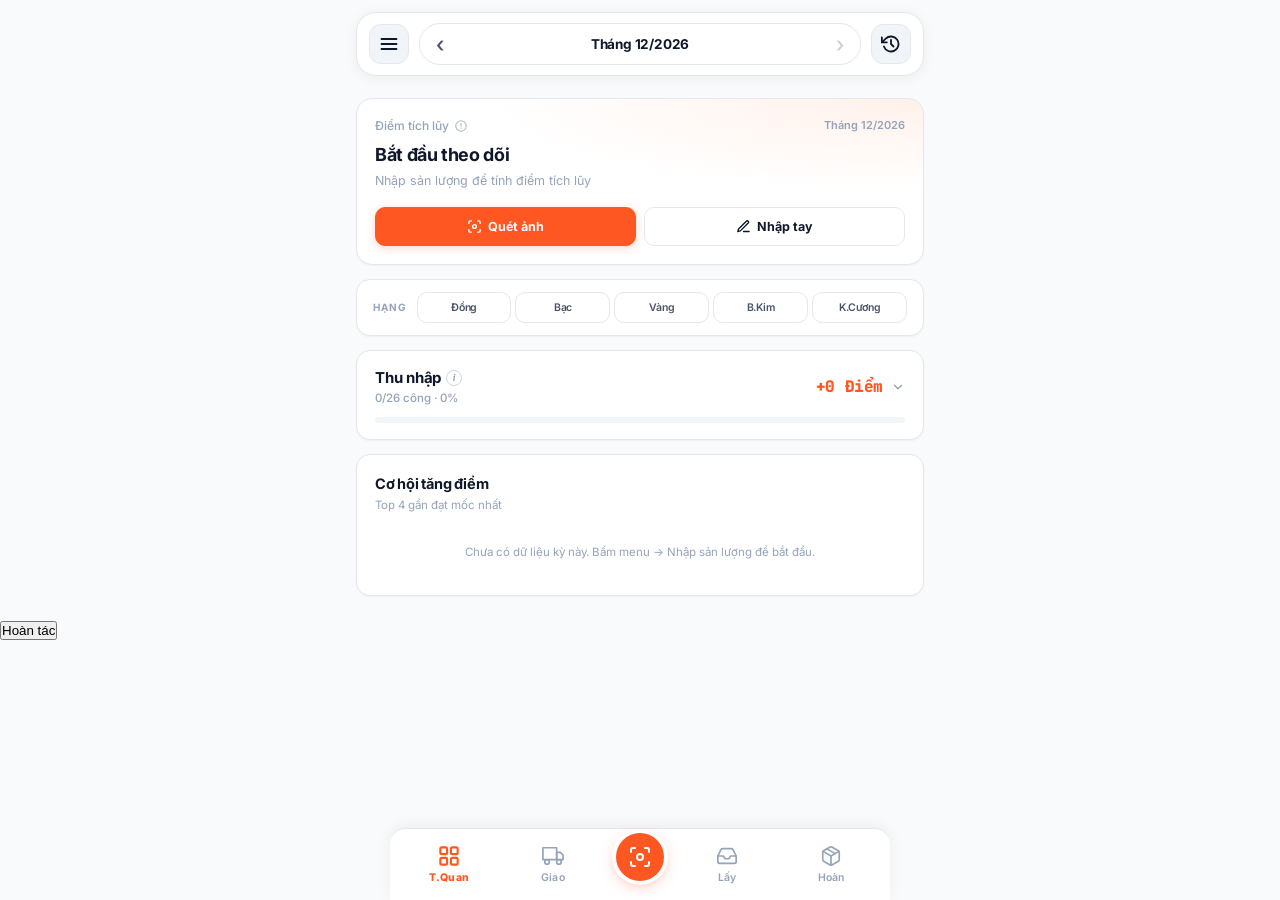
==== commit df04d8bd: "Add files via upload" ====
--- a/index.html
+++ b/index.html
@@ -5,12 +5,24 @@
 <meta name="viewport" content="width=device-width, initial-scale=1.0, maximum-scale=5.0, viewport-fit=cover">
 <meta name="apple-mobile-web-app-capable" content="yes">
 <meta name="apple-mobile-web-app-status-bar-style" content="black-translucent">
-<meta name="theme-color" content="#f8fafc">
+<meta name="theme-color" content="#ff5722">
+<meta name="spx-app-version" content="v2.8">
 <meta name="description" content="Theo dõi sản lượng giao/lấy/hoàn và tính điểm SPX">
 <title>Theo Dõi Sản Lượng & Điểm SPX</title>
 <link rel="manifest" href="./manifest.json">
 <link rel="apple-touch-icon" href="[data-uri]">
 <meta name="apple-mobile-web-app-title" content="SPX Tracker">
+<script>
+  // Áp dụng giao diện trước khi vẽ để tránh chớp trắng
+  (function () {
+    try {
+      var theme = localStorage.getItem('spx_theme') || localStorage.getItem('theme') || 'light';
+      document.documentElement.setAttribute('data-theme', theme === 'dark' ? 'dark' : 'light');
+    } catch (_) {
+      document.documentElement.setAttribute('data-theme', 'light');
+    }
+  })();
+</script>
 <link rel="stylesheet" href="./css/style.css">
 </head>
 <body>
@@ -456,7 +468,25 @@
             <button class="filter-btn filter-btn-date" id="histFilterDateBtn" onclick="openHistoryDatePicker()">📅 Ngày</button>
           </div>
 
+          <!-- Banner: số ngày trong tháng chưa có bản ghi -->
+          <div id="missedDaysBanner" class="missed-days-banner" style="display:none;">
+            <!-- Bấm vào vùng text để mở Modal -->
+            <div class="missed-days-content" onclick="openMissedDaysModal()" style="cursor: pointer; flex: 1;">
+              <span class="missed-days-icon">⚠️</span>
+              <span id="missedDaysText" class="missed-days-text">Chưa cập nhật</span>
+            </div>
+            <!-- Bấm nút này để mở Quét ảnh luôn -->
+            <button type="button" class="btn btn-primary" onclick="openOcrPicker()" style="padding: 6px 12px; font-size: 11.5px; white-space: nowrap; border-radius: 8px;">
+              📷 Quét ngay
+            </button>
+          </div>
+
           <div id="historyEntries"></div>
+
+          <!-- Xóa toàn bộ dữ liệu của tháng đang xem -->
+          <button type="button" class="btn-delete-month" id="btnDeleteMonth" onclick="deleteCurrentMonthHistory()">
+            🗑️ Xóa dữ liệu tháng này
+          </button>
         </section>
       </main>
     </div>
@@ -520,7 +550,7 @@
 <input type="date" id="historyDatePickerInput" style="display:none" onchange="applyHistoryDateFilter(this.value)">
 
 <div class="modal-shade" id="menuModal" onclick="if(event.target===this)closeMenuModal()">
-  <div class="modal-box menu-modal-box">
+  <div class="modal-box menu-modal-box" role="dialog" aria-modal="true" aria-label="Menu">
     <div class="modal-box-head">
       <h3>Menu</h3>
       <button class="modal-close-btn" onclick="closeMenuModal()" aria-label="Đóng">
@@ -568,8 +598,8 @@
           </svg>
         </span>
         <div class="menu-text">
-          <div class="menu-title">Backup & Cloud</div>
-          <div class="menu-sub">Đồng bộ Gist · JSON · Dọn trùng</div>
+          <div class="menu-title">Sao lưu & Đồng bộ Cloud</div>
+          <div class="menu-sub">Lưu trữ Gist · File JSON · Dọn trùng</div>
         </div>
       </button>
 
@@ -611,7 +641,7 @@
         </span>
         <div class="menu-text">
           <div class="menu-title">📤 Chia sẻ ảnh</div>
-          <div class="menu-sub">Share từ Gallery → OCR tự động</div>
+          <div class="menu-sub">Chia sẻ từ Thư viện ảnh → Tự động quét</div>
         </div>
       </button>
 
@@ -646,7 +676,7 @@
 </div>
 
 <div class="modal-shade" id="entryModal">
-  <div class="modal-box">
+  <div class="modal-box" role="dialog" aria-modal="true" aria-label="Hộp thoại">
     <div class="modal-box-head">
       <button class="modal-back-btn" id="backToBatchBtn" onclick="backToBatch()" style="display:none">← Quay lại</button>
       <h3 id="modalTitle" style="flex:1;text-align:center;">Nhập sản lượng ngày</h3>
@@ -725,7 +755,7 @@
 </div>
 
 <div class="modal-shade" id="batchOcrModal">
-  <div class="modal-box">
+  <div class="modal-box" role="dialog" aria-modal="true" aria-label="Hộp thoại">
     <div class="modal-box-head">
       <h3>Kết quả quét (<span id="batchCount">0</span>)</h3>
       <button class="modal-close-btn" onclick="closeBatchOcrModal()" aria-label="Đóng">
@@ -768,9 +798,9 @@
 </div>
 
 <div class="modal-shade" id="settingsModal" onclick="if(event.target===this)closeSettingsModal()">
-  <div class="modal-box">
+  <div class="modal-box" role="dialog" aria-modal="true" aria-label="Hộp thoại">
     <div class="modal-box-head">
-      <h3>Backup & Quản lý</h3>
+      <h3>Sao lưu & Quản lý</h3>
       <button class="modal-close-btn" onclick="closeSettingsModal()" aria-label="Đóng">
         <svg width="20" height="20" viewBox="0 0 24 24" fill="none" stroke="currentColor" stroke-width="2" stroke-linecap="round">
           <line x1="18" y1="6" x2="6" y2="18"/>
@@ -780,7 +810,7 @@
     </div>
     <div class="modal-body">
 
-      <div class="settings-section-title">☁️ Cloud Backup (GitHub Gist)</div>
+      <div class="settings-section-title">☁️ Đồng bộ Cloud (GitHub Gist)</div>
       <p class="settings-hint">Tự động lưu lên Cloud — reset máy không mất dữ liệu.</p>
 
       <label class="settings-label">GitHub Token</label>
@@ -793,7 +823,7 @@
         </button>
       </div>
 
-      <label class="settings-label" style="margin-top:12px">Gist ID</label>
+      <label class="settings-label" style="margin-top:12px">Gist ID (Mã Cloud)</label>
       <input type="text" id="gistIdInput" class="input-control" placeholder="Tự động sau lần backup đầu" style="font-family:'JetBrains Mono',monospace;font-size:12px">
 
       <label class="settings-checkbox">
@@ -838,10 +868,10 @@
       </button>
 
       <div style="margin-top:10px">
-        <div class="settings-section-title" style="font-size:12px;margin-bottom:4px">📷 Cache OCR</div>
+        <div class="settings-section-title" style="font-size:12px;margin-bottom:4px">📷 Dữ liệu quét ảnh tạm</div>
         <p class="settings-hint" id="ocrCacheStats" style="margin-bottom:8px;font-family:'JetBrains Mono',monospace;font-size:11px">Đang đọc...</p>
         <button class="btn" onclick="clearOcrCacheFromSettings()" style="width:100%;background:var(--warning-bg);border-color:var(--warning-bd);color:var(--warning);font-weight:600">
-          🗑️ Xóa cache OCR
+          🗑️ Xóa cache quét ảnh
         </button>
       </div>
 
@@ -859,8 +889,8 @@
       <ol class="settings-guide">
         <li>Vào <b>github.com/settings/tokens</b></li>
         <li>Bấm <b>Generate new token (classic)</b></li>
-        <li>Note: <code>spx-backup</code> · Expiration: <code>No expiration</code></li>
-        <li>Scope: tích <b>gist</b> · Bấm <b>Generate</b></li>
+        <li>Note: <code>spx-backup</code> · Expiration: <code>90 days (khuyến nghị)</code></li>
+        <li>Chỉ cấp quyền <code>gist</code>; nên đặt hạn dùng 90 ngày, không chọn token vô thời hạn.</li>
         <li>Copy token → paste vào ô trên</li>
       </ol>
     </div>
@@ -871,7 +901,7 @@
 </div>
 
 <div class="modal-shade" id="pasteJsonModal" onclick="if(event.target===this)closePasteJsonModal()">
-  <div class="modal-box coffee-modal-box">
+  <div class="modal-box coffee-modal-box" role="dialog" aria-modal="true" aria-label="Hộp thoại">
     <div class="modal-box-head">
       <h3>Dán chuỗi JSON</h3>
       <button class="modal-close-btn" onclick="closePasteJsonModal()" aria-label="Đóng">
@@ -893,7 +923,7 @@
 </div>
 
 <div class="modal-shade" id="coffeeModal" onclick="if(event.target===this)closeCoffeeModal()">
-  <div class="modal-box coffee-modal-box">
+  <div class="modal-box coffee-modal-box" role="dialog" aria-modal="true" aria-label="Hộp thoại">
     <div class="modal-box-head">
       <h3>Ủng hộ tác giả</h3>
       <button class="modal-close-btn" onclick="closeCoffeeModal()" aria-label="Đóng">
@@ -926,7 +956,7 @@
 </div>
 
 <div class="modal-shade" id="shareTargetModal" onclick="if(event.target===this)closeShareTargetModal()">
-  <div class="modal-box">
+  <div class="modal-box" role="dialog" aria-modal="true" aria-label="Hộp thoại">
     <div class="modal-box-head">
       <h3>📤 Chia sẻ ảnh vào app</h3>
       <button class="modal-close-btn" onclick="closeShareTargetModal()" aria-label="Đóng">
@@ -947,7 +977,7 @@
       </div>
 
       <div class="share-intro">
-        Sau khi cài app, bạn có thể <b>share ảnh chụp màn hình SPX</b> trực tiếp từ Gallery vào app — OCR sẽ tự chạy, không cần mở app rồi chọn ảnh lại.
+        Sau khi cài app, bạn có thể <b>chia sẻ ảnh chụp màn hình SPX</b> trực tiếp từ Thư viện ảnh vào app — Quét ảnh sẽ tự chạy, không cần mở app rồi chọn ảnh lại.
       </div>
 
       <div class="share-steps">
@@ -961,23 +991,23 @@
         </div>
         <div class="share-step">
           <div class="share-step-num">3</div>
-          <div class="share-step-text">Mở <b>Gallery / Ảnh</b> → chọn ảnh vừa chụp</div>
+          <div class="share-step-text">Mở <b>Thư viện ảnh / Ảnh</b> → chọn ảnh vừa chụp</div>
         </div>
         <div class="share-step">
           <div class="share-step-num">4</div>
-          <div class="share-step-text">Bấm <b>Chia sẻ (Share)</b> → chọn <b>SPX Tracker</b> trong danh sách</div>
+          <div class="share-step-text">Bấm <b>Chia sẻ</b> → chọn <b>SPX Tracker</b> trong danh sách</div>
         </div>
         <div class="share-step">
           <div class="share-step-num">5</div>
-          <div class="share-step-text">App tự mở + tự OCR ngay 🎉 <span class="share-step-hint">Không cần chọn ảnh lại</span></div>
+          <div class="share-step-text">App tự mở + tự quét ngay 🎉 <span class="share-step-hint">Không cần chọn ảnh lại</span></div>
         </div>
       </div>
 
       <div class="share-note">
         <div class="share-note-title">💡 Lưu ý tương thích</div>
-        <div class="share-note-row"><span class="share-note-badge ok">OK</span> Android Chrome — hỗ trợ đầy đủ, share nhiều ảnh cùng lúc</div>
+        <div class="share-note-row"><span class="share-note-badge ok">OK</span> Android Chrome — hỗ trợ đầy đủ, chia sẻ nhiều ảnh cùng lúc</div>
         <div class="share-note-row"><span class="share-note-badge warn">LIMIT</span> iOS Safari 17+ — hỗ trợ <b>hạn chế</b>, chỉ 1 ảnh/lần</div>
-        <div class="share-note-row"><span class="share-note-badge warn">N/A</span> Desktop — chưa hỗ trợ share_target</div>
+        <div class="share-note-row"><span class="share-note-badge warn">N/A</span> Desktop — chưa hỗ trợ chia sẻ ảnh</div>
         <div class="share-note-row"><span class="share-note-badge req">PWA</span> Chỉ hoạt động khi app đã <b>cài</b> vào màn hình chính</div>
       </div>
 
@@ -989,7 +1019,7 @@
 </div>
 
 <div class="modal-shade" id="allOpportunitiesModal" onclick="if(event.target===this)closeAllOpportunitiesModal()">
-  <div class="modal-box">
+  <div class="modal-box" role="dialog" aria-modal="true" aria-label="Hộp thoại">
     <div class="modal-box-head">
       <h3>Cơ hội tăng điểm</h3>
       <button class="modal-close-btn" onclick="closeAllOpportunitiesModal()" aria-label="Đóng">
@@ -1013,6 +1043,27 @@
   </div>
 </div>
 
+<!-- Modal Danh sách ngày chưa cập nhật -->
+<div class="modal-shade" id="missedDaysModal" onclick="if(event.target===this)closeMissedDaysModal()">
+  <div class="modal-box" role="dialog" aria-modal="true" aria-label="Ngày chưa cập nhật">
+    <div class="modal-box-head">
+      <h3>Các ngày chưa cập nhật</h3>
+      <button class="modal-close-btn" onclick="closeMissedDaysModal()" aria-label="Đóng">
+        <svg width="20" height="20" viewBox="0 0 24 24" fill="none" stroke="currentColor" stroke-width="2" stroke-linecap="round">
+          <line x1="18" y1="6" x2="6" y2="18"/>
+          <line x1="6" y1="6" x2="18" y2="18"/>
+        </svg>
+      </button>
+    </div>
+    <div class="modal-body">
+      <p style="font-size: 12px; color: var(--text-2); margin-bottom: 14px;">Chọn ngày để quét ảnh hoặc nhập tay bù số liệu.</p>
+      <div class="missed-dates-list" id="missedDatesList">
+        <!-- Render bằng JS -->
+      </div>
+    </div>
+  </div>
+</div>
+
 <div id="ocrLoadingOverlay">
   <div class="spinner"></div>
   <div class="ocr-title" id="ocrStatusTitle">Đang quét ảnh...</div>
@@ -1032,6 +1083,13 @@
 
 <div id="appToast" class="app-toast"></div>
 
+<!-- Toast "Hoàn tác" sau khi xóa (js/undo.js) -->
+<div id="undoToast" class="undo-toast" role="status" aria-live="polite">
+  <span id="undoToastMsg" class="undo-toast-msg"></span>
+  <button type="button" class="undo-toast-btn" onclick="undoLastDelete()">Hoàn tác</button>
+  <span id="undoToastBar" class="undo-toast-bar" aria-hidden="true"></span>
+</div>
+
 <div id="updateBanner" class="update-banner">
   <span class="update-banner-icon">🎉</span>
   <span id="updateBannerMsg" class="update-banner-msg">Có bản mới!</span>
@@ -1054,4 +1112,4 @@
 
 <script type="module" src="./js/main.js"></script>
 </body>
-</html>+  </html>
--- a/css/style.css
+++ b/css/style.css
@@ -2689,4 +2689,11 @@
     transition: none !important;
     animation: none !important;
   }
+}
+.hero-decimal {
+  font-size: 0.5em;
+  color: var(--text-3);
+  font-weight: 600;
+  letter-spacing: -0.02em;
+  margin-left: 2px;
 }
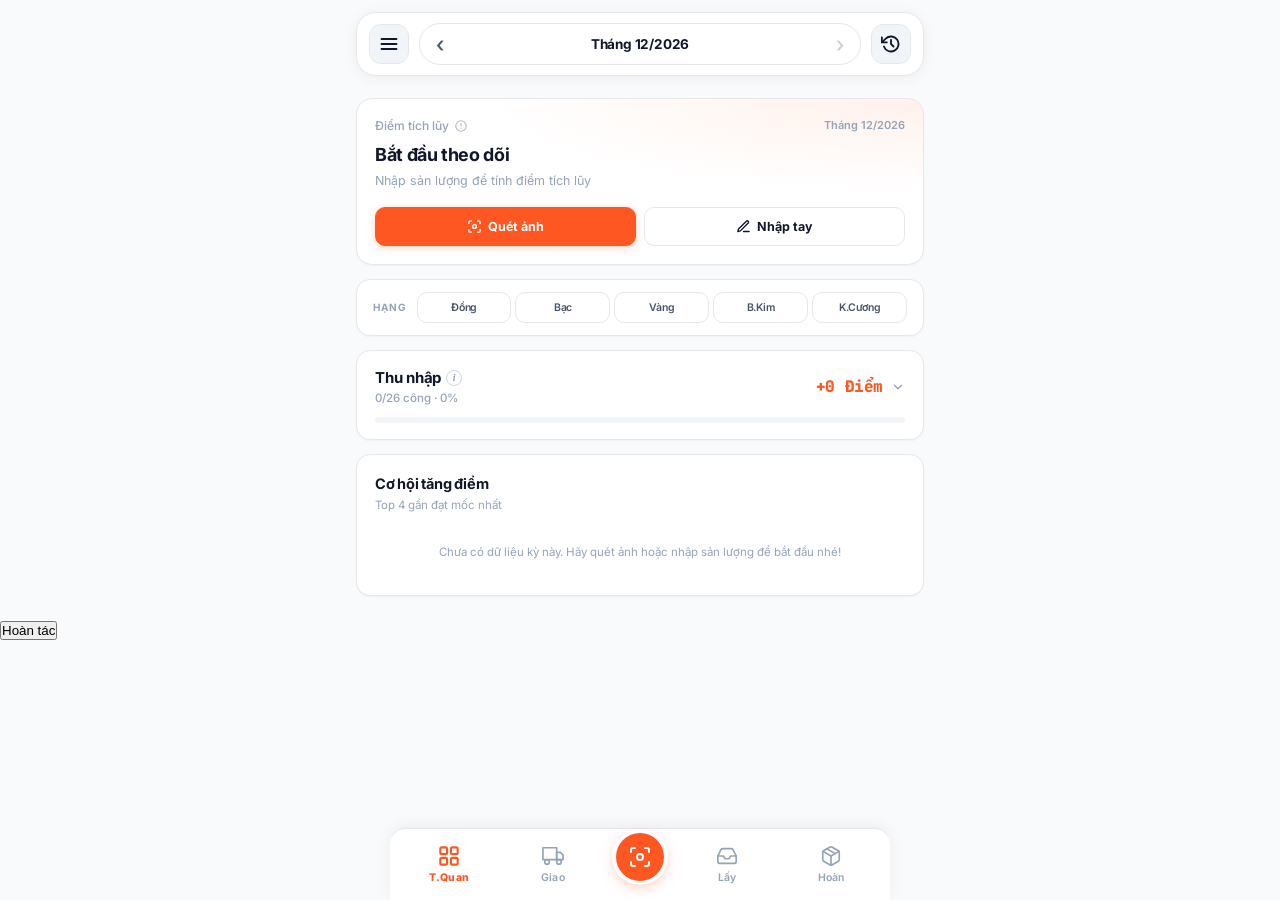
==== commit b0841ae3: "Add files via upload" ====
--- a/index.html
+++ b/index.html
@@ -6,7 +6,7 @@
 <meta name="apple-mobile-web-app-capable" content="yes">
 <meta name="apple-mobile-web-app-status-bar-style" content="black-translucent">
 <meta name="theme-color" content="#ff5722">
-<meta name="spx-app-version" content="v2.8">
+<meta name="spx-app-version" content="v2.9">
 <meta name="description" content="Theo dõi sản lượng giao/lấy/hoàn và tính điểm SPX">
 <title>Theo Dõi Sản Lượng & Điểm SPX</title>
 <link rel="manifest" href="./manifest.json">
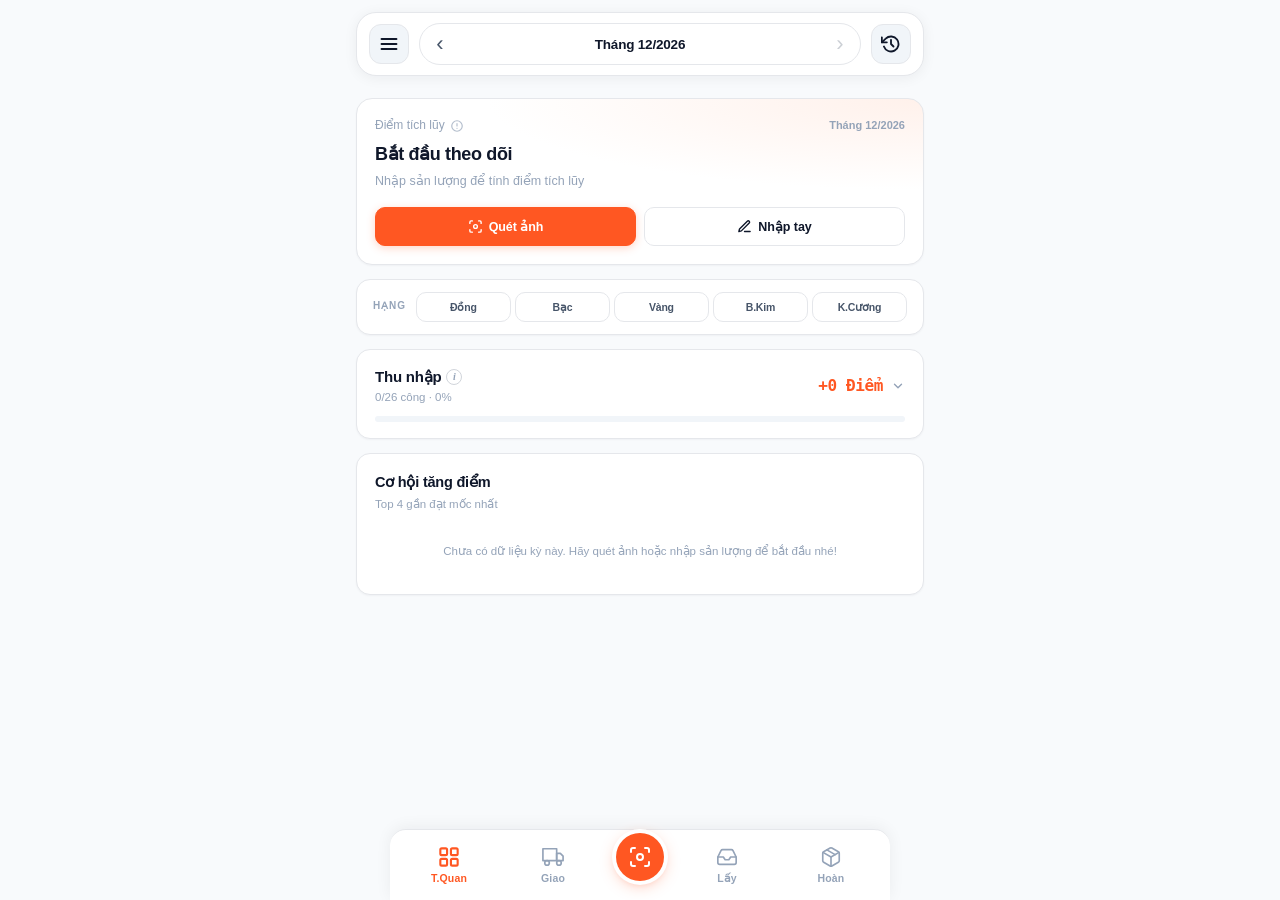
==== commit d6d1c335: "Add files via upload" ====
--- a/index.html
+++ b/index.html
@@ -6,7 +6,7 @@
 <meta name="apple-mobile-web-app-capable" content="yes">
 <meta name="apple-mobile-web-app-status-bar-style" content="black-translucent">
 <meta name="theme-color" content="#ff5722">
-<meta name="spx-app-version" content="v2.9">
+<meta name="spx-app-version" content="v2.10">
 <meta name="description" content="Theo dõi sản lượng giao/lấy/hoàn và tính điểm SPX">
 <title>Theo Dõi Sản Lượng & Điểm SPX</title>
 <link rel="manifest" href="./manifest.json">
--- a/css/style.css
+++ b/css/style.css
@@ -2,9 +2,6 @@
    SPX Tracker v1 — Design tokens + Layout + Modals
    ============================================================= */
 
-@import url('https://fonts.googleapis.com/css2?family=Inter:wght@400;500;600;700;800&family=JetBrains+Mono:wght@500;600;700;800&display=swap');
-
-/* ============ DESIGN TOKENS ============ */
 :root {
   --bg:         #f8fafc;
   --surface:    #ffffff;
@@ -116,12 +113,12 @@
 /* ============ BASE ============ */
 * { box-sizing: border-box; margin: 0; padding: 0; -webkit-tap-highlight-color: transparent; }
 html {
-  font-family: 'Inter', -apple-system, BlinkMacSystemFont, "Segoe UI", Roboto, sans-serif;
+  font-family: -apple-system, BlinkMacSystemFont, "Segoe UI", Roboto, Arial, sans-serif;
 }
 body {
   background: var(--bg);
   color: var(--text-1);
-  font-family: 'Inter', -apple-system, BlinkMacSystemFont, "Segoe UI", Roboto, sans-serif;
+  font-family: -apple-system, BlinkMacSystemFont, "Segoe UI", Roboto, Arial, sans-serif;
   font-size: 14px;
   line-height: 1.45;
   min-height: 100vh;
@@ -793,7 +790,7 @@
 .hero-lay  .hero-eyebrow { color: var(--lay); }
 .hero-hoan .hero-eyebrow { color: var(--hoan); }
 
-/* ============ TAB EMPTY STATES (Phase 4) ============ */
+/* ============ TAB EMPTY STATES ============ */
 .tab-empty-state {
   display: none;
   text-align: center;
@@ -935,71 +932,6 @@
 .region-pill.active span:last-child { opacity: 0.85; }
 .region-pill:active { transform: scale(0.97); }
 
-/* ============ RATIO BAR ============ */
-.card-ratio { padding: 14px 16px !important; }
-.card-head-ratio { margin-bottom: 10px !important; }
-.card-ratio .ratio-bar { height: 10px !important; margin-bottom: 10px !important; }
-.ratio-bar {
-  height: 10px;
-  background: var(--surface-2);
-  border-radius: 999px;
-  display: flex;
-  overflow: hidden;
-  gap: 2px;
-}
-.ratio-seg { transition: width 0.4s cubic-bezier(0.4, 0, 0.2, 1); min-width: 6px; }
-.ratio-seg-del  { background: var(--giao); }
-.ratio-seg-pick { background: var(--lay); }
-.ratio-seg-ret  { background: var(--hoan); }
-
-.ratio-legend { display: grid; grid-template-columns: repeat(3, 1fr); gap: 8px; }
-.ratio-legend-inline {
-  display: flex !important;
-  align-items: center;
-  justify-content: center;
-  gap: 10px;
-  font-size: 12px;
-  color: var(--text-2);
-  flex-wrap: wrap;
-}
-.legend-inline-item { display: inline-flex; align-items: center; gap: 5px; font-weight: 600; }
-.legend-inline-item b {
-  font-family: 'JetBrains Mono', monospace;
-  font-weight: 800;
-  color: var(--text-1);
-  letter-spacing: -0.02em;
-}
-.legend-inline-sep { color: var(--text-3); font-weight: 500; }
-.legend-col { display: flex; flex-direction: column; gap: 3px; min-width: 0; }
-.legend-item { display: inline-flex; align-items: center; gap: 6px; font-size: 11.5px; font-weight: 600; color: var(--text-2); }
-.legend-pct {
-  font-size: 13.5px;
-  font-weight: 800;
-  color: var(--text-1);
-  font-family: 'JetBrains Mono', monospace;
-  letter-spacing: -0.03em;
-  line-height: 1.1;
-}
-.legend-orders { font-size: 10.5px; color: var(--text-3); font-weight: 500; }
-.legend-orders b {
-  font-family: 'JetBrains Mono', monospace;
-  font-weight: 800;
-  color: var(--text-2);
-}
-.dot { width: 9px; height: 9px; border-radius: 50%; display: inline-block; flex-shrink: 0; }
-.dot-giao { background: var(--giao); }
-.dot-lay  { background: var(--lay); }
-.dot-hoan { background: var(--hoan); }
-
-.ratio-empty {
-  text-align: center;
-  padding: 20px 12px;
-  font-size: 12px;
-  color: var(--text-3);
-  font-weight: 500;
-  line-height: 1.5;
-}
-
 /* ============ INCOME ============ */
 details.income-section { padding: 0; overflow: hidden; }
 details.income-section > summary {
@@ -1341,80 +1273,6 @@
   font-weight: 700;
   box-shadow: none;
 }
-.filter-btn-search {
-  border-style: dashed;
-  border-color: var(--border-2);
-  color: var(--text-3);
-}
-.filter-btn-search:hover { border-color: var(--accent); color: var(--accent); border-style: solid; }
-.filter-btn-search.active {
-  background: var(--accent-soft);
-  border-color: var(--accent-border);
-  color: var(--accent);
-  border-style: solid;
-  font-weight: 700;
-  box-shadow: none;
-}
-
-/* ============ HISTORY FILTER SUMMARY ============ */
-.hist-filter-summary {
-  background: var(--accent-soft);
-  border: 1px solid var(--accent-border);
-  border-radius: 12px;
-  padding: 10px 12px;
-  margin-bottom: 14px;
-  animation: histSummaryFade 0.25s ease-out;
-}
-@keyframes histSummaryFade {
-  from { opacity: 0; transform: translateY(-4px); }
-  to   { opacity: 1; transform: translateY(0); }
-}
-[data-theme="dark"] .hist-filter-summary {
-  background: rgba(255, 110, 64, 0.1);
-  border-color: rgba(255, 110, 64, 0.3);
-}
-.hist-filter-summary-head {
-  display: flex;
-  align-items: center;
-  justify-content: space-between;
-  gap: 8px;
-  margin-bottom: 8px;
-}
-.hist-filter-summary-count {
-  font-size: 12px;
-  font-weight: 800;
-  color: var(--accent);
-  letter-spacing: -0.01em;
-}
-.hist-filter-summary-clear {
-  background: transparent;
-  border: 1px solid var(--accent-border);
-  color: var(--accent);
-  font-size: 11px;
-  font-weight: 700;
-  font-family: inherit;
-  padding: 4px 10px;
-  border-radius: 999px;
-  cursor: pointer;
-  white-space: nowrap;
-  transition: all 0.15s;
-}
-.hist-filter-summary-clear:hover { background: var(--accent); color: #fff; }
-.hist-filter-summary-clear:active { transform: scale(0.95); }
-.hist-filter-summary-chips { display: flex; flex-wrap: wrap; gap: 6px; }
-.hist-filter-chip {
-  background: var(--surface);
-  border: 1px solid var(--accent-border);
-  color: var(--text-2);
-  font-size: 11px;
-  font-weight: 600;
-  padding: 4px 9px;
-  border-radius: 999px;
-  font-family: 'JetBrains Mono', monospace;
-  letter-spacing: -0.01em;
-  white-space: nowrap;
-}
-[data-theme="dark"] .hist-filter-chip { background: rgba(255, 255, 255, 0.06); }
 
 /* ============ SUGGESTION ============ */
 .suggestion-item {
@@ -1842,7 +1700,7 @@
 .ocr-title { font-weight: 700; font-size: 14px; margin-bottom: 6px; }
 .ocr-desc { font-size: 12px; opacity: 0.85; }
 
-/* ============ OCR PROGRESS BAR (Phase 4) ============ */
+/* ============ OCR PROGRESS BAR ============ */
 .ocr-progress-wrap {
   margin-top: 20px;
   width: 240px;
@@ -1988,7 +1846,7 @@
 .batch-btn-remove  { background: var(--danger-bg);  border-color: var(--danger-bd);  color: var(--danger); }
 .batch-btn-compare { background: var(--warning-bg); border-color: var(--warning-bd); color: var(--warning); font-weight: 700; }
 
-/* ============ BATCH SUMMARY CHIPS (Phase 4) ============ */
+/* ============ BATCH SUMMARY CHIPS ============ */
 .batch-summary {
   display: flex;
   flex-wrap: wrap;
@@ -2171,138 +2029,6 @@
 .share-note-badge.ok   { background: var(--success-bg); border-color: var(--success-bd); color: var(--success); }
 .share-note-badge.warn { background: var(--warning-bg); border-color: var(--warning-bd); color: var(--warning); }
 .share-note-badge.req  { background: var(--accent-soft); border-color: var(--accent-border); color: var(--accent); }
-
-/* ============ HISTORY FILTER PANEL ============ */
-.filter-panel-shade { align-items: flex-end !important; z-index: 110; }
-.filter-panel-box {
-  background: var(--surface);
-  width: 100%;
-  max-width: 500px;
-  border-radius: 20px 20px 0 0;
-  border: 1px solid var(--border);
-  border-bottom: none;
-  box-shadow: var(--sh-lg);
-  max-height: 90vh;
-  display: flex;
-  flex-direction: column;
-  animation: slideUp 0.24s cubic-bezier(0.4, 0, 0.2, 1);
-}
-.filter-panel-head {
-  padding: 16px 20px;
-  border-bottom: 1px solid var(--border);
-  display: flex;
-  justify-content: space-between;
-  align-items: center;
-  flex-shrink: 0;
-}
-.filter-panel-head h3 { font-size: 15px; font-weight: 700; color: var(--text-1); letter-spacing: -0.015em; }
-.filter-panel-body {
-  padding: 16px 20px;
-  overflow-y: auto;
-  -webkit-overflow-scrolling: touch;
-  flex: 1;
-  display: flex;
-  flex-direction: column;
-  gap: 20px;
-}
-.filter-section { display: flex; flex-direction: column; gap: 10px; }
-.filter-section-title {
-  font-size: 12px;
-  font-weight: 800;
-  color: var(--text-1);
-  letter-spacing: -0.005em;
-  display: flex;
-  align-items: center;
-  gap: 6px;
-}
-.filter-range-row { display: flex; align-items: center; gap: 8px; }
-.filter-date-input {
-  flex: 1;
-  font-size: 13px !important;
-  padding: 9px 10px !important;
-  font-family: 'JetBrains Mono', monospace !important;
-  font-weight: 600 !important;
-}
-.filter-num-input {
-  flex: 1;
-  font-size: 13px !important;
-  padding: 9px 10px !important;
-  font-family: 'JetBrains Mono', monospace !important;
-  font-weight: 700 !important;
-  text-align: center !important;
-}
-.filter-range-sep { font-size: 14px; font-weight: 700; color: var(--text-3); flex-shrink: 0; }
-.filter-quick-row { display: flex; flex-wrap: wrap; gap: 6px; }
-.filter-quick-btn {
-  padding: 6px 12px;
-  border-radius: 999px;
-  border: 1px solid var(--border);
-  background: var(--surface);
-  color: var(--text-2);
-  font-size: 11.5px;
-  font-weight: 600;
-  font-family: inherit;
-  cursor: pointer;
-  white-space: nowrap;
-  transition: all 0.15s;
-}
-.filter-quick-btn:hover {
-  border-color: var(--accent-border);
-  color: var(--accent);
-  background: var(--accent-soft);
-}
-.filter-quick-btn.active {
-  background: var(--accent);
-  border-color: var(--accent);
-  color: #fff;
-  font-weight: 700;
-  box-shadow: 0 2px 6px rgba(255, 87, 34, 0.25);
-}
-.filter-quick-btn:active { transform: scale(0.96); }
-
-.filter-chip-row { display: flex; flex-wrap: wrap; gap: 8px; }
-.filter-toggle-chip,
-.filter-radio-chip {
-  padding: 8px 16px;
-  border-radius: 999px;
-  border: 1px solid var(--border);
-  background: var(--surface);
-  color: var(--text-2);
-  font-size: 12.5px;
-  font-weight: 600;
-  font-family: inherit;
-  cursor: pointer;
-  white-space: nowrap;
-  transition: all 0.15s;
-  -webkit-tap-highlight-color: transparent;
-}
-.filter-toggle-chip:hover,
-.filter-radio-chip:hover { border-color: var(--accent-border); }
-.filter-toggle-chip.active {
-  background: var(--accent);
-  border-color: var(--accent);
-  color: #fff;
-  font-weight: 700;
-  box-shadow: 0 2px 6px rgba(255, 87, 34, 0.25);
-}
-.filter-radio-chip.active {
-  background: var(--text-1);
-  border-color: var(--text-1);
-  color: var(--bg);
-  font-weight: 700;
-}
-.filter-toggle-chip:active,
-.filter-radio-chip:active { transform: scale(0.96); }
-
-.filter-panel-foot {
-  padding: 14px 20px calc(14px + env(safe-area-inset-bottom, 0px));
-  border-top: 1px solid var(--border);
-  background: var(--surface);
-  display: flex;
-  gap: 10px;
-  flex-shrink: 0;
-}
-.filter-panel-foot .btn { flex: 1; padding: 13px; font-size: 13px; border-radius: 10px; }
 
 /* ============ TOAST ============ */
 .app-toast {
@@ -2474,11 +2200,6 @@
 }
 .dialog-btn-danger:hover { background: #b91c1c !important; border-color: #b91c1c !important; }
 
-/* =============================================================
-   SPX Tracker v1 — Additions
-   Hero info button · Income summary row · View all opportunities
-   ============================================================= */
-
 /* ============ HERO INFO BUTTON ============ */
 .hero-info-btn {
   display: inline-flex;
@@ -2502,7 +2223,6 @@
 .hero-info-btn:hover { color: var(--accent); opacity: 1; background: var(--accent-soft); }
 .hero-info-btn:active { transform: scale(0.9); }
 
-/* ============ HERO VALUE TAPPABLE ============ */
 .hero-value-tappable {
   cursor: pointer;
   user-select: none;
@@ -2553,10 +2273,6 @@
 #allOpportunitiesModal .filter-bar { margin-bottom: 14px; }
 #allOpportunitiesList .suggestion-item { margin-bottom: 10px; }
 #allOpportunitiesList .suggestion-item:last-child { margin-bottom: 0; }
-
-/* ============ UNDO BANNER — Disabled (Phase 0) ============ */
-/* Giữ div trong HTML để tránh lỗi reference, nhưng ẩn hoàn toàn */
-.undo-banner { display: none !important; }
 
 /* ============ RESPONSIVE ============ */
 @media (min-width: 640px) {
@@ -2644,16 +2360,9 @@
   .share-step-text { font-size: 12px; }
   .share-step-num { width: 22px; height: 22px; font-size: 11px; }
 
-  .filter-panel-body { padding: 14px 16px; gap: 16px; }
-  .filter-panel-foot { padding: 12px 16px calc(12px + env(safe-area-inset-bottom, 0px)); }
-  .filter-toggle-chip,
-  .filter-radio-chip { padding: 7px 13px; font-size: 12px; }
-  .filter-quick-btn { padding: 5px 10px; font-size: 11px; }
-
   .income-summary-row { margin-bottom: 8px; }
   .view-all-opp-btn { padding: 10px 14px; font-size: 12.5px; }
 
-  /* Phase 4 additions */
   .tab-empty-state { padding: 32px 18px; }
   .tab-empty-icon { font-size: 40px; margin-bottom: 12px; }
   .tab-empty-title { font-size: 14.5px; }
@@ -2690,10 +2399,135 @@
     animation: none !important;
   }
 }
-.hero-decimal {
-  font-size: 0.5em;
+
+/* ============ MISSED DAYS BANNER (tab Nhật ký) ============ */
+.missed-days-banner {
+  display: flex; align-items: center; justify-content: space-between; gap: 10px;
+  background: var(--warning-bg); border: 1px solid var(--warning-bd);
+  border-left: 3px solid var(--warning); border-radius: 12px;
+  padding: 12px 14px; margin-bottom: 14px;
+  animation: reminderSlideDown 0.3s ease-out;
+}
+[data-theme="dark"] .missed-days-banner {
+  background: rgba(210, 153, 34, 0.12);
+  border-color: rgba(210, 153, 34, 0.3);
+  border-left-color: var(--warning);
+}
+.missed-days-content { display: flex; align-items: center; gap: 8px; }
+.missed-days-icon { font-size: 16px; line-height: 1; }
+.missed-days-text { font-size: 13px; color: var(--text-1); font-weight: 500; line-height: 1.4; }
+.missed-days-text b { color: var(--warning); font-weight: 800; font-size: 14px; }
+
+/* ============ MISSED DATES MODAL ============ */
+.missed-dates-list {
+  display: flex;
+  flex-direction: column;
+  gap: 8px;
+}
+.missed-date-item {
+  display: flex;
+  justify-content: space-between;
+  align-items: center;
+  padding: 12px 14px;
+  background: var(--surface-2);
+  border: 1px solid var(--border);
+  border-radius: 10px;
+}
+.missed-date-info {
+  display: flex;
+  flex-direction: column;
+}
+.missed-date-day {
+  font-size: 14px;
+  font-weight: 700;
+  color: var(--text-1);
+}
+.missed-date-sub {
+  font-size: 11px;
   color: var(--text-3);
-  font-weight: 600;
-  letter-spacing: -0.02em;
-  margin-left: 2px;
-}+  margin-top: 2px;
+  font-weight: 500;
+}
+.missed-date-actions {
+  display: flex;
+  gap: 6px;
+}
+.btn-date-action {
+  padding: 6px 12px;
+  border-radius: 8px;
+  font-size: 12px;
+  font-weight: 700;
+  font-family: inherit;
+  cursor: pointer;
+  border: 1px solid;
+  display: flex;
+  align-items: center;
+  gap: 4px;
+  transition: all 0.15s;
+}
+.btn-date-action:active { transform: scale(0.95); }
+.btn-date-manual {
+  background: var(--surface);
+  color: var(--text-2);
+  border-color: var(--border);
+}
+.btn-date-manual:hover { border-color: var(--text-3); color: var(--text-1); }
+.btn-date-scan {
+  background: var(--accent-soft);
+  color: var(--accent);
+  border-color: var(--accent-border);
+}
+.btn-date-scan:hover { background: var(--accent); color: #fff; }
+
+/* ============ NÚT XÓA DỮ LIỆU THÁNG ============ */
+.btn-delete-month {
+  width: 100%; padding: 12px 16px; margin-top: 16px;
+  border-radius: 10px; border: 1px solid var(--danger-bd);
+  background: var(--danger-bg); color: var(--danger);
+  font-family: inherit; font-size: 13px; font-weight: 700;
+  cursor: pointer; display: flex; align-items: center;
+  justify-content: center; gap: 8px;
+  transition: all 0.15s;
+}
+.btn-delete-month:hover { background: var(--danger); color: #fff; border-color: var(--danger); }
+.btn-delete-month:active { transform: scale(0.98); }
+
+@media (prefers-reduced-motion: reduce) {
+  .missed-days-banner, .btn-delete-month { animation: none !important; transition: none !important; }
+}
+
+/* ============ UNDO TOAST (js/undo.js) ============ */
+.undo-toast {
+  position: fixed;
+  bottom: calc(var(--nav-h) + 40px + env(safe-area-inset-bottom, 0px));
+  left: 50%;
+  transform: translateX(-50%) translateY(150px);
+  display: flex; align-items: center; gap: 14px;
+  background: var(--text-1); color: var(--bg);
+  padding: 10px 10px 10px 18px;
+  border-radius: var(--r-md);
+  font-size: 13px; font-weight: 600; line-height: 1.4;
+  max-width: 92%;
+  box-shadow: var(--sh-lg);
+  z-index: 252;
+  opacity: 0; pointer-events: none;
+  overflow: hidden;
+  transition: transform 0.3s cubic-bezier(0.4, 0, 0.2, 1), opacity 0.3s;
+}
+.undo-toast.active { transform: translateX(-50%) translateY(0); opacity: 1; pointer-events: auto; }
+.undo-toast-msg { flex: 1; min-width: 0; }
+.undo-toast-btn {
+  flex-shrink: 0; border: 0; border-radius: 8px; cursor: pointer;
+  padding: 8px 14px; font: inherit; font-weight: 800; letter-spacing: .2px;
+  background: var(--accent); color: #fff;
+}
+.undo-toast-btn:active { transform: scale(0.96); }
+.undo-toast-bar {
+  position: absolute; left: 0; bottom: 0; height: 3px; width: 100%;
+  background: var(--accent); transform-origin: left center;
+}
+@keyframes undoCountdown { from { transform: scaleX(1); } to { transform: scaleX(0); } }
+@media (prefers-reduced-motion: reduce) {
+  .undo-toast { transition: none !important; }
+  .undo-toast-bar { animation: none !important; display: none; }
+}
